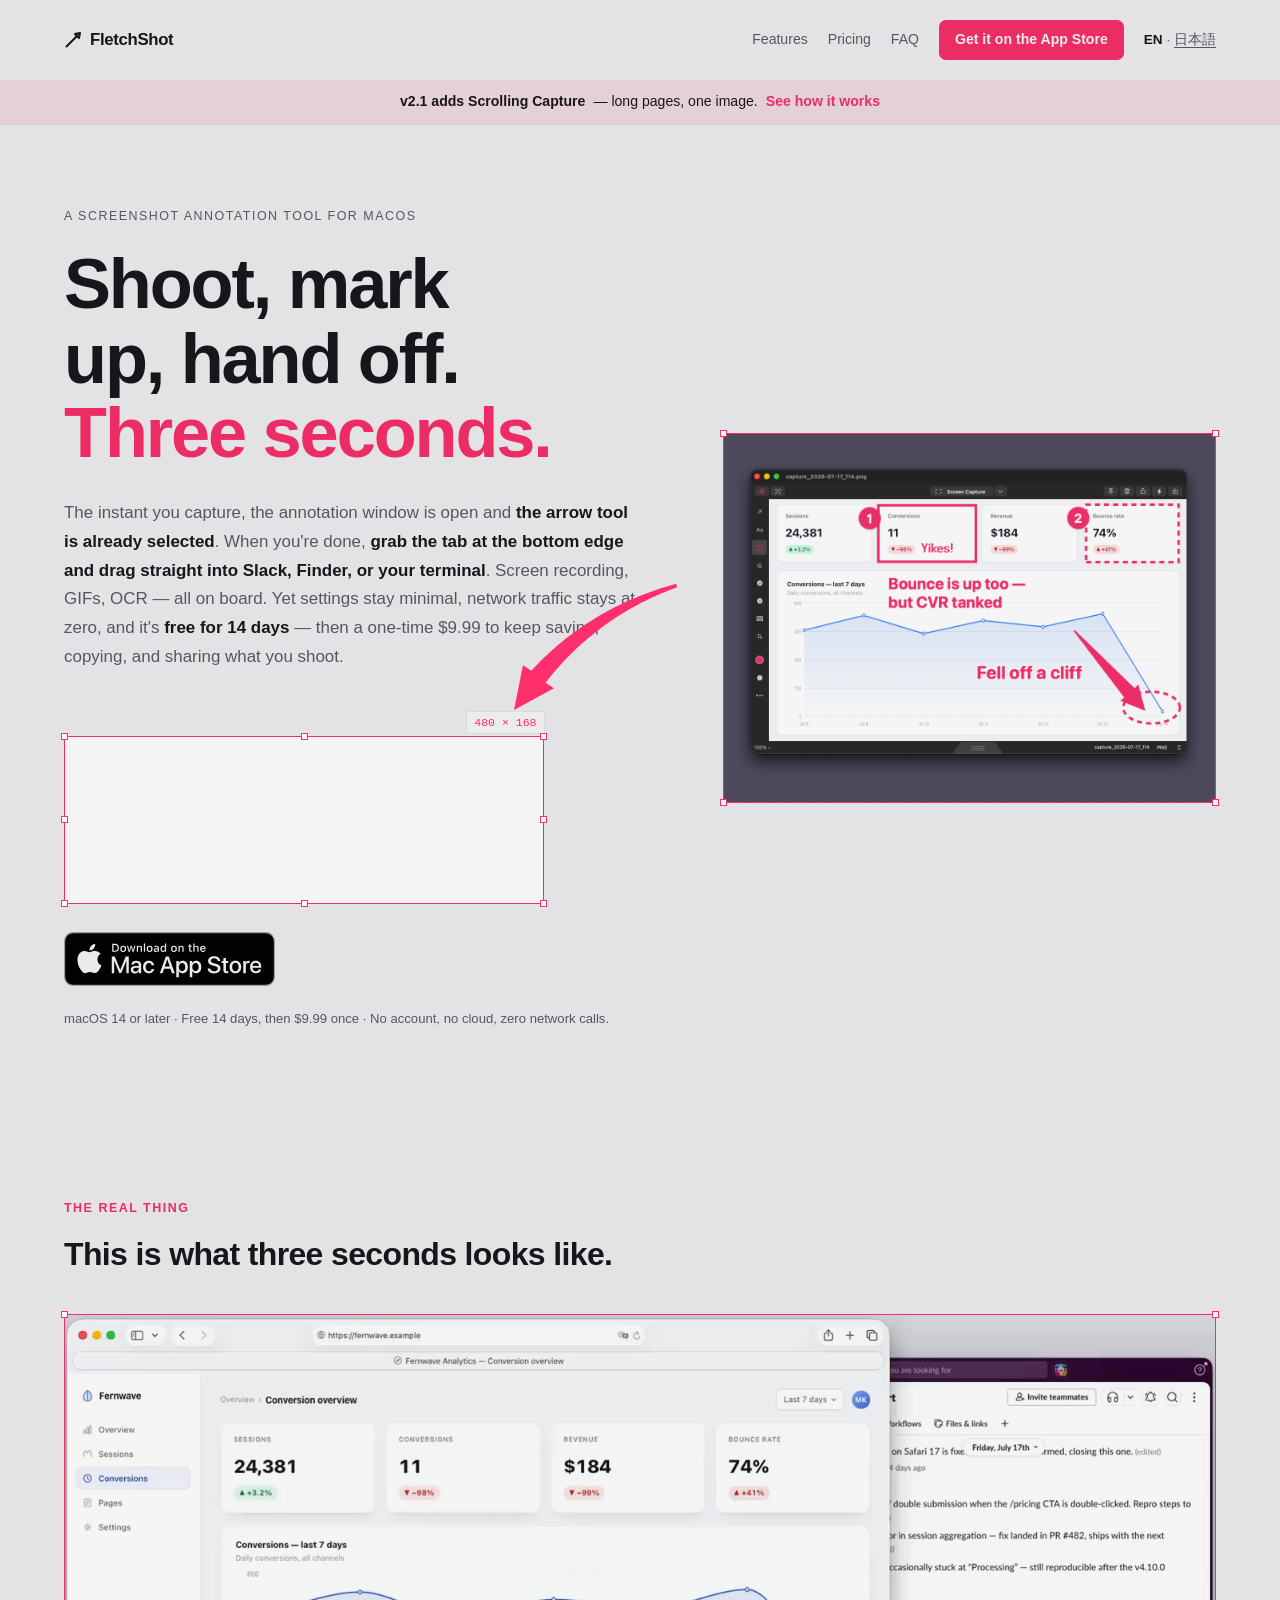
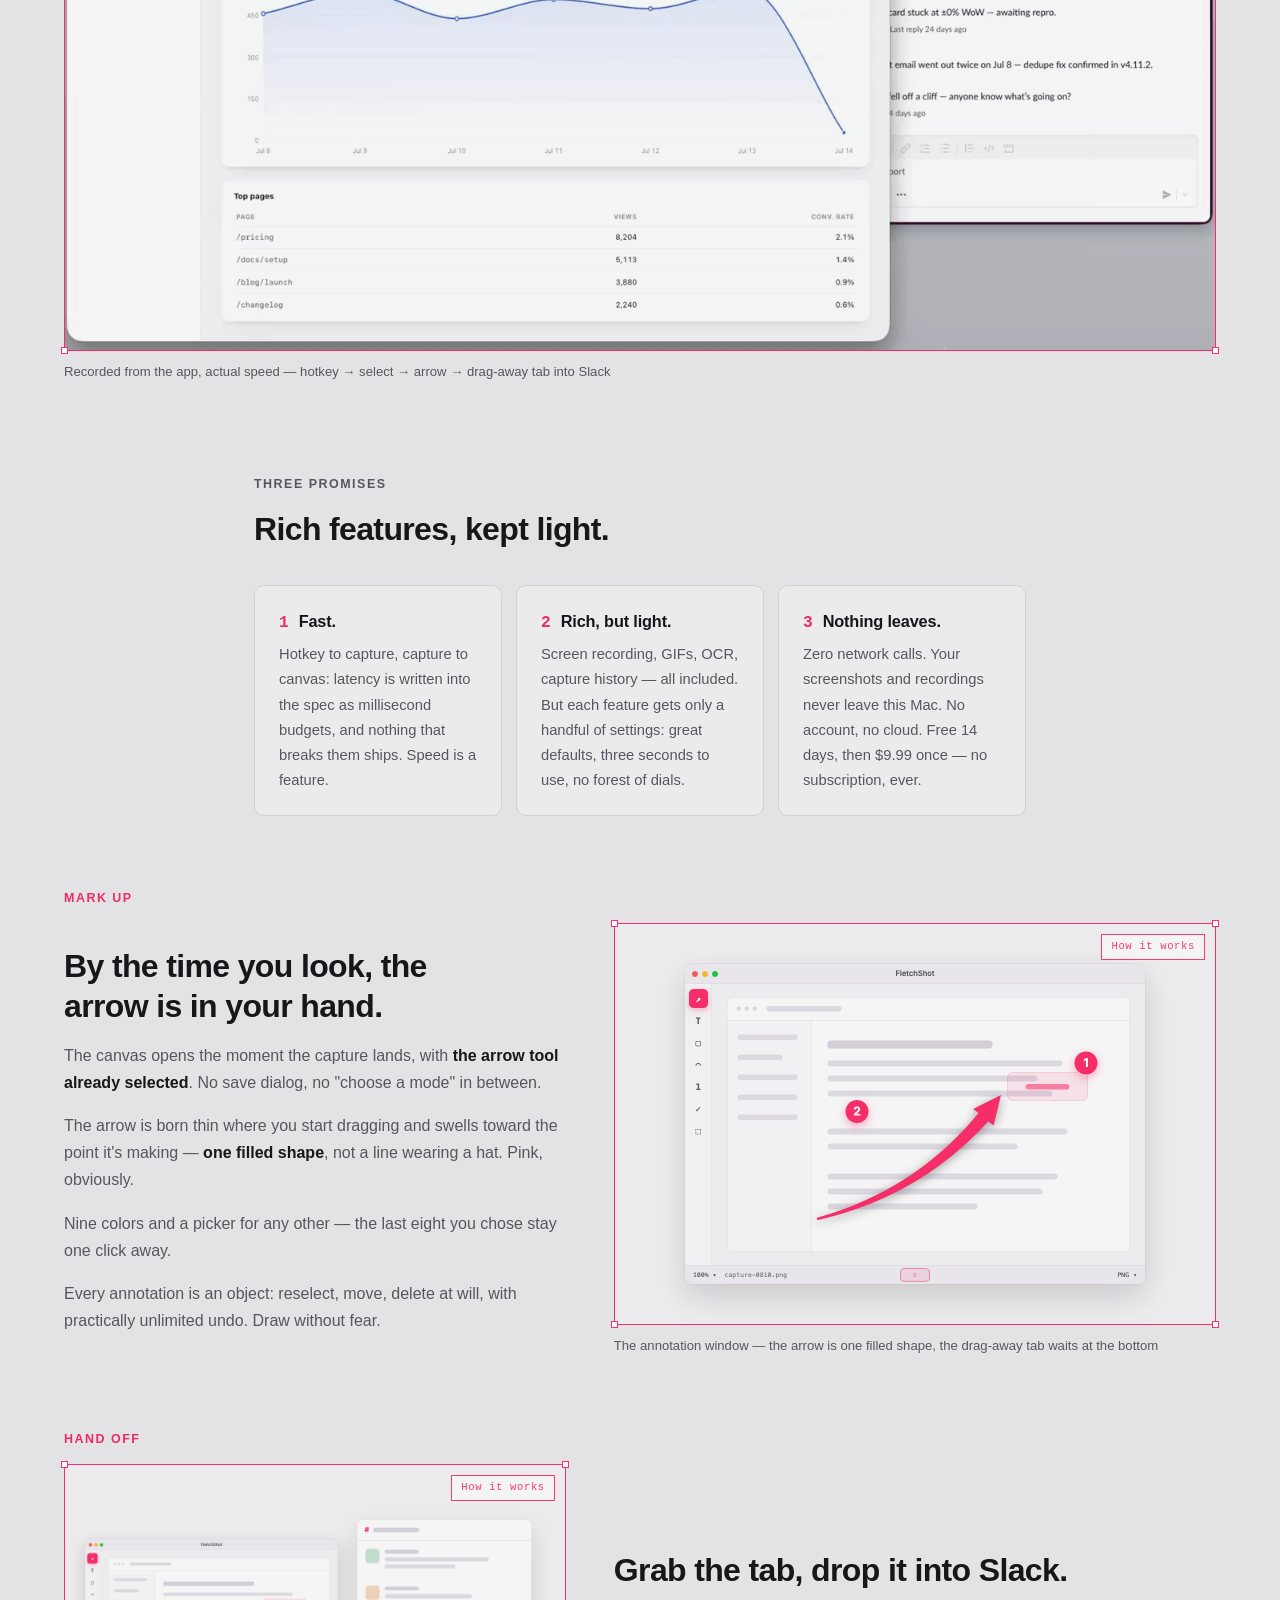
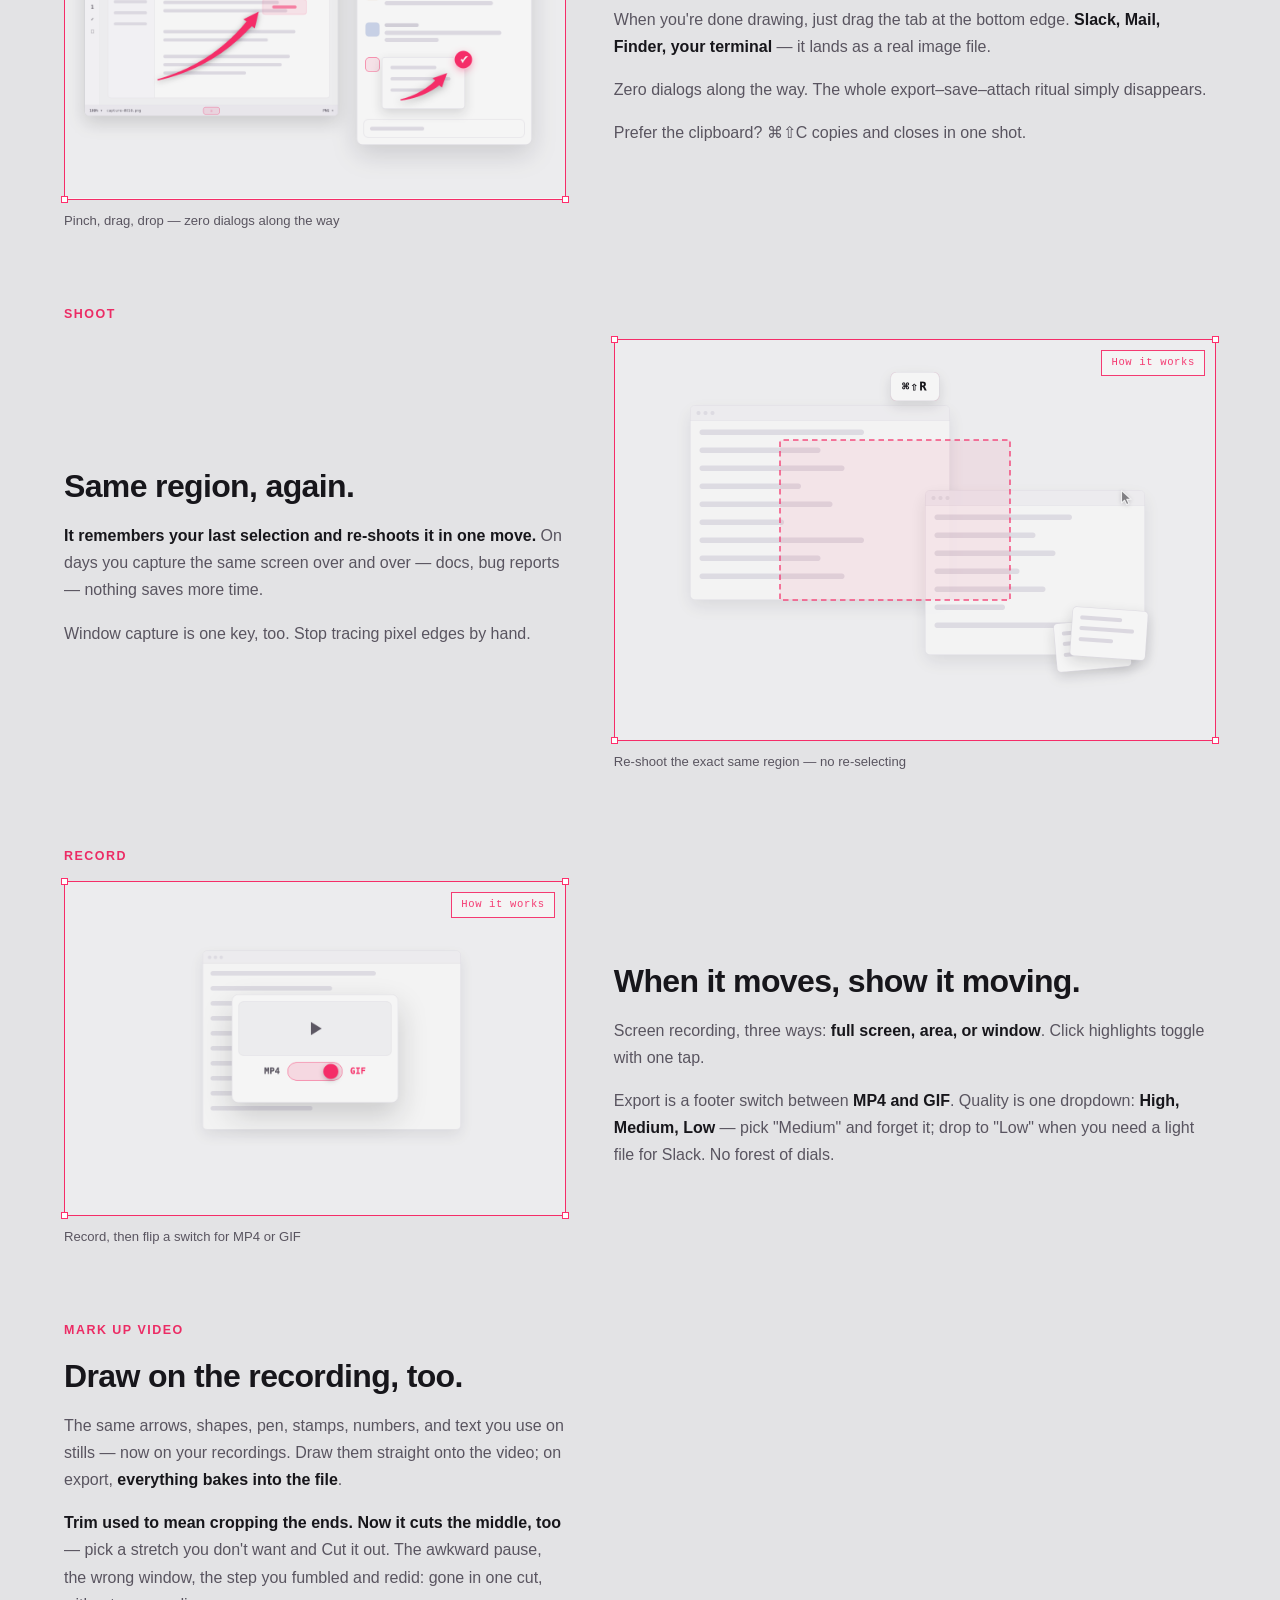
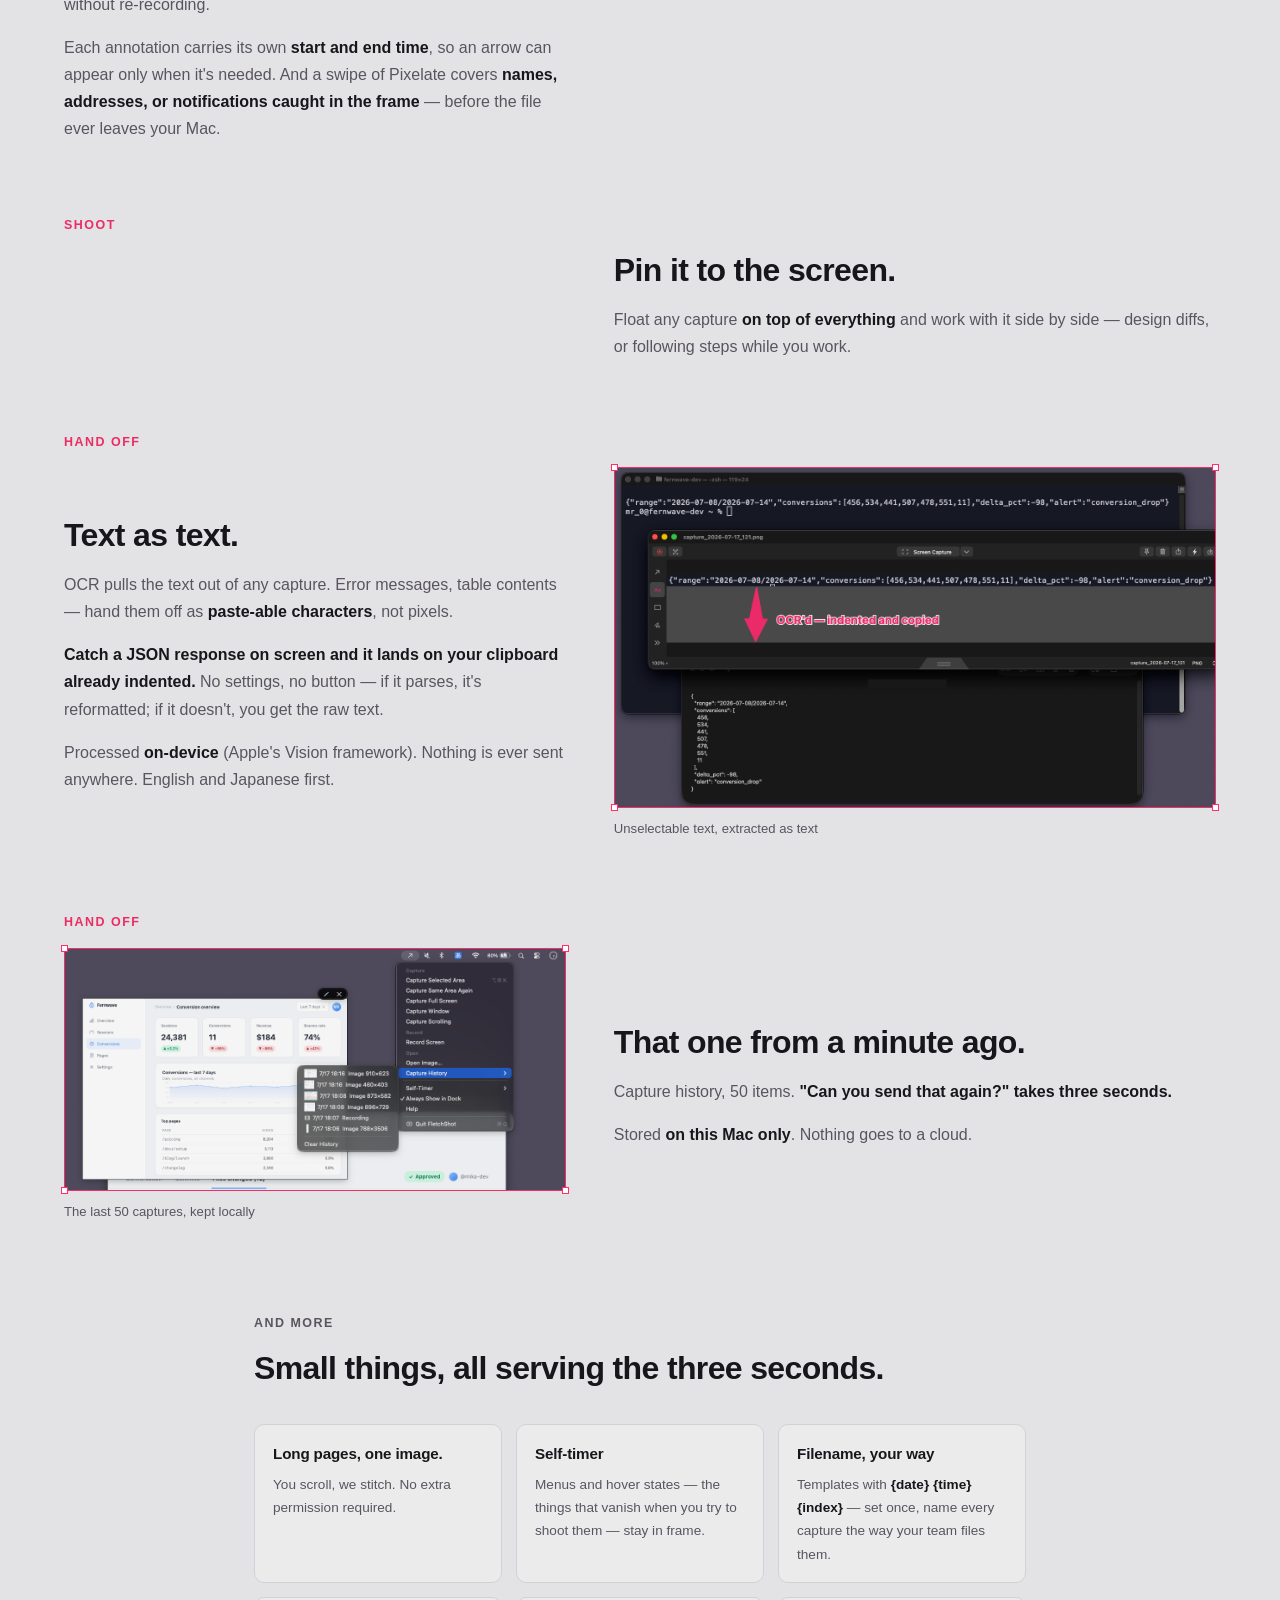
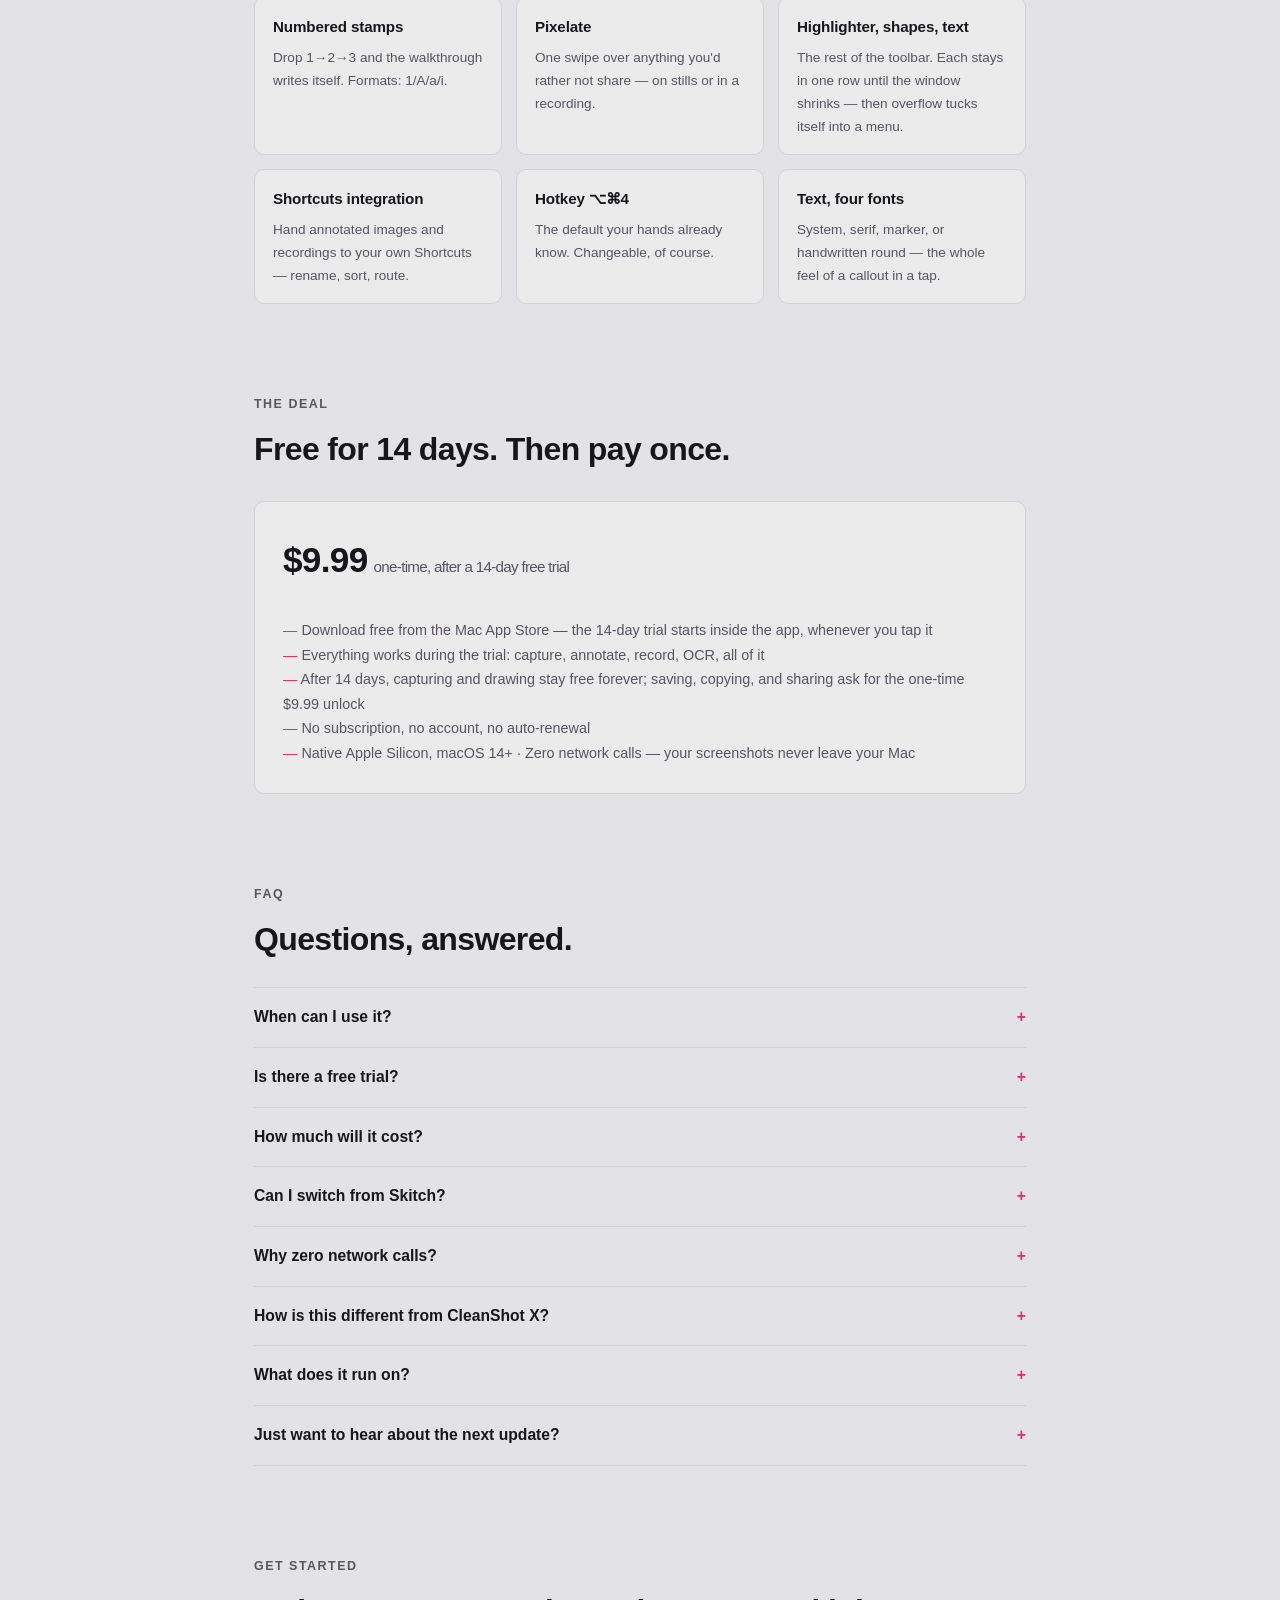
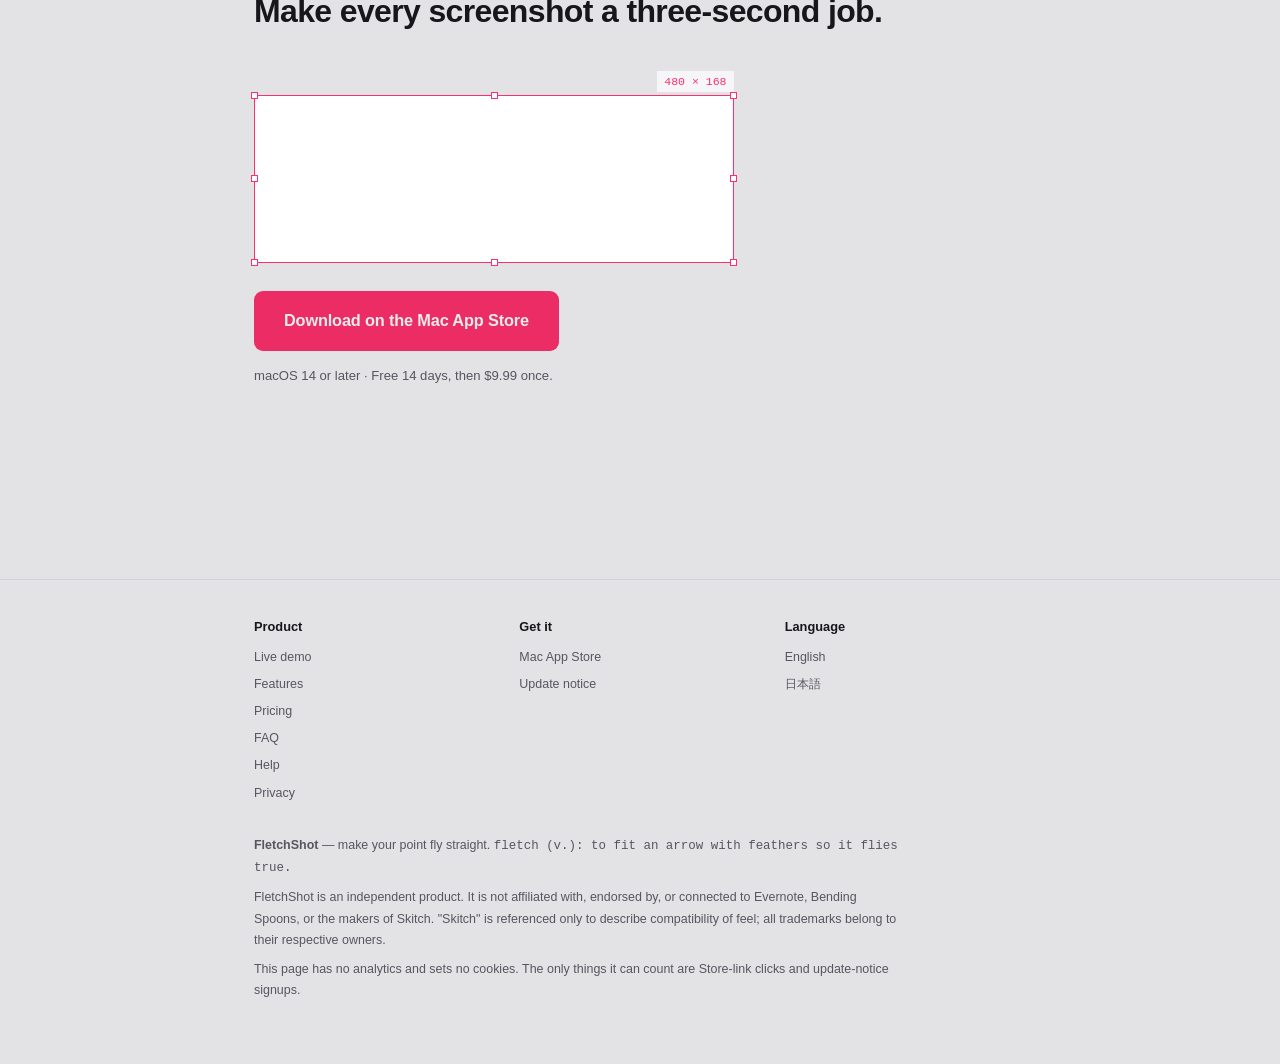
==== index.html @ d677f099 "sync: fletch@539b5dc" ====
<!DOCTYPE html>
<html lang="en">
<head>
<meta charset="utf-8">
<meta name="viewport" content="width=device-width, initial-scale=1">
<title>FletchShot — Shoot, mark up, hand off. Three seconds.</title>
<meta name="description" content="Shoot, mark up, hand off — in three seconds. Screenshot annotation with screen recording (now with markup and mid-clip cuts), GIF export, OCR and capture history on board, yet minimal settings. Carries the Skitch feel forward. Native Apple Silicon, free for 14 days then a one-time $9.99 unlock, zero network calls.">
<meta property="og:title" content="FletchShot — Shoot, mark up, hand off. Three seconds.">
<meta property="og:description" content="Rich features, kept light: recording with markup, GIFs and OCR with minimal settings. Free for 14 days, then $9.99 once — no subscription. On the Mac App Store now.">
<meta property="og:type" content="website">
<link rel="alternate" hreflang="ja" href="ja.html">
<link rel="stylesheet" href="style.css">
</head>
<body>

<header class="site">
  <a class="wordmark" href="#">
    <svg width="18" height="18" viewBox="0 0 18 18" aria-hidden="true"><path d="M2 16 L13 5 L11 3 L16 2 L15 7 L13 5" fill="none" stroke="currentColor" stroke-width="2" stroke-linejoin="round"/></svg>
    FletchShot
  </a>
  <nav class="nav" aria-label="Site">
    <a class="navlink" href="#features">Features</a>
    <a class="navlink" href="#pricing">Pricing</a>
    <a class="navlink" href="#faq">FAQ</a>
    <a class="navcta storecta" data-store href="#">Get it on the App Store</a>
    <span class="lang" aria-label="Language"><strong>EN</strong> · <a href="ja.html">日本語</a></span>
  </nav>
</header>

<!-- v2.1公開（2026-08-27）に伴い点灯・公開から2週間後（2026-09-10頃）に削除する（三井裁定2026-08-20・docs/plans/2026-08-18-v2.1実装計画.md Task C3節） -->
<div class="updatebanner">
  <strong>v2.1 adds Scrolling Capture</strong> — long pages, one image. <a href="help.html#scroll">See how it works</a>
</div>

<main>
  <div class="hero">
    <canvas id="arrowCanvas" aria-hidden="true"></canvas>
    <div class="wrap-wide hero-grid">
      <div class="hero-copy">
        <p class="eyebrow">A screenshot annotation tool for macOS</p>
        <h1>Shoot, mark up, hand off.<br><span class="accent">Three seconds.</span></h1>
        <p class="sub" id="arrowFrom">The instant you capture, the annotation window is open and <strong>the arrow tool is already selected</strong>. When you're done, <strong>grab the tab at the bottom edge and drag straight into Slack, Finder, or your terminal</strong>. Screen recording, GIFs, OCR — all on board. Yet settings stay minimal, network traffic stays at zero, and it's <strong>free for 14 days</strong> — then a one-time $9.99 to keep saving, copying, and sharing what you shoot.</p>

        <div class="capture-decor" aria-hidden="true">
          <span class="handle" style="top:-4px;left:-4px"></span>
          <span class="handle" style="top:-4px;left:calc(50% - 3.5px)"></span>
          <span class="handle" style="top:-4px;right:-4px"></span>
          <span class="handle" style="top:calc(50% - 3.5px);left:-4px"></span>
          <span class="handle" style="top:calc(50% - 3.5px);right:-4px"></span>
          <span class="handle" style="bottom:-4px;left:-4px"></span>
          <span class="handle" style="bottom:-4px;left:calc(50% - 3.5px)"></span>
          <span class="handle" style="bottom:-4px;right:-4px"></span>
          <span class="readout mono" aria-hidden="true">480 × 200</span>
        </div>

        <div class="cta-block" id="get">
          <a class="storecta badge" data-store href="#" aria-label="Download FletchShot on the Mac App Store">
            <img src="badges/mac-app-store-badge-en.svg" alt="Download on the Mac App Store" width="211" height="54">
          </a>
          <p class="ctanote">macOS 14 or later · Free 14 days, then $9.99 once · No account, no cloud, zero network calls.</p>
        </div>
      </div>
      <div class="hero-shot">
        <figure class="media" data-media>
          <div class="frame">
            <span class="handle" style="top:-4px;left:-4px"></span>
            <span class="handle" style="top:-4px;right:-4px"></span>
            <span class="handle" style="bottom:-4px;left:-4px"></span>
            <span class="handle" style="bottom:-4px;right:-4px"></span>
            <video src="media/hero-loop.mp4" poster="media/hero-window.png" data-fallback="media/hero-window.png" autoplay muted loop playsinline preload="metadata" aria-label="Looping demo of FletchShot: capture, pink tapered arrow, drag-away tab at the bottom edge"></video>
          </div>
        </figure>
      </div>
    </div>
  </div>

  <section id="demo">
    <div class="wrap-wide">
      <p class="kicker">The real thing</p>
      <h2 class="head">This is what three seconds looks like.</h2>
      <figure class="media" data-media>
        <div class="frame">
          <span class="handle" style="top:-4px;left:-4px"></span>
          <span class="handle" style="top:-4px;right:-4px"></span>
          <span class="handle" style="bottom:-4px;left:-4px"></span>
          <span class="handle" style="bottom:-4px;right:-4px"></span>
          <video src="media/demo-full.mp4" poster="media/demo-full-poster.png" autoplay muted loop playsinline preload="metadata" aria-label="Real-app demo at actual speed: hotkey, capture, arrow annotation, drag-away tab into Slack"></video>
        </div>
        <figcaption>Recorded from the app, actual speed — hotkey → select → arrow → drag-away tab into Slack</figcaption>
      </figure>
    </div>
  </section>

  <section>
    <div class="wrap">
      <p class="kicker">Three promises</p>
      <h2 class="head">Rich features, kept light.</h2>
      <div class="four">
        <div class="item">
          <h3><span class="n mono">1</span>Fast.</h3>
          <p>Hotkey to capture, capture to canvas: latency is written into the spec as millisecond budgets, and nothing that breaks them ships. Speed is a feature.</p>
        </div>
        <div class="item">
          <h3><span class="n mono">2</span>Rich, but light.</h3>
          <p>Screen recording, GIFs, OCR, capture history — all included. But each feature gets only a handful of settings: great defaults, three seconds to use, no forest of dials.</p>
        </div>
        <div class="item">
          <h3><span class="n mono">3</span>Nothing leaves.</h3>
          <p>Zero network calls. Your screenshots and recordings never leave this Mac. No account, no cloud. Free 14 days, then $9.99 once — no subscription, ever.</p>
        </div>
      </div>
    </div>
  </section>

  <section id="features">
    <div class="wrap-wide">
      <p class="kicker">Mark up</p>
      <div class="feature">
        <div class="ftext">
          <h2 class="head">By the time you look, the arrow is in your hand.</h2>
          <p>The canvas opens the moment the capture lands, with <strong>the arrow tool already selected</strong>. No save dialog, no "choose a mode" in between.</p>
          <p>The arrow is born thin where you start dragging and swells toward the point it's making — <strong>one filled shape</strong>, not a line wearing a hat. Pink, obviously.</p>
          <p>Nine colors and a picker for any other — the last eight you chose stay one click away.</p>
          <p>Every annotation is an object: reselect, move, delete at will, with practically unlimited undo. Draw without fear.</p>
        </div>
        <div class="fmedia">
          <figure class="media" data-media>
            <div class="frame" data-diagram="How it works">
              <span class="handle" style="top:-4px;left:-4px"></span>
              <span class="handle" style="top:-4px;right:-4px"></span>
              <span class="handle" style="bottom:-4px;left:-4px"></span>
              <span class="handle" style="bottom:-4px;right:-4px"></span>
              <video src="media/annotate.mp4" poster="media/annotate-poster.png" data-fallback="media/annotate.png" autoplay muted loop playsinline preload="metadata" aria-label="Animated diagram of the FletchShot annotation window: a pink tapered arrow drawn in one drag, then numbered stamps"></video>
            </div>
            <figcaption>The annotation window — the arrow is one filled shape, the drag-away tab waits at the bottom</figcaption>
          </figure>
        </div>
      </div>
    </div>
  </section>

  <section>
    <div class="wrap-wide">
      <p class="kicker">Hand off</p>
      <div class="feature flip">
        <div class="ftext">
          <h2 class="head">Grab the tab, drop it into Slack.</h2>
          <p>When you're done drawing, just drag the tab at the bottom edge. <strong>Slack, Mail, Finder, your terminal</strong> — it lands as a real image file.</p>
          <p>Zero dialogs along the way. The whole export–save–attach ritual simply disappears.</p>
          <p>Prefer the clipboard? ⌘⇧C copies and closes in one shot.</p>
        </div>
        <div class="fmedia">
          <figure class="media" data-media>
            <div class="frame" data-diagram="How it works">
              <span class="handle" style="top:-4px;left:-4px"></span>
              <span class="handle" style="top:-4px;right:-4px"></span>
              <span class="handle" style="bottom:-4px;left:-4px"></span>
              <span class="handle" style="bottom:-4px;right:-4px"></span>
              <video src="media/handoff.mp4" poster="media/handoff-poster.png" autoplay muted loop playsinline preload="metadata" aria-label="Animated diagram of dragging the tab at the bottom edge to hand an annotated image to a chat app"></video>
            </div>
            <figcaption>Pinch, drag, drop — zero dialogs along the way</figcaption>
          </figure>
        </div>
      </div>
    </div>
  </section>

  <section>
    <div class="wrap-wide">
      <p class="kicker">Shoot</p>
      <div class="feature">
        <div class="ftext">
          <h2 class="head">Same region, again.</h2>
          <p><strong>It remembers your last selection and re-shoots it in one move.</strong> On days you capture the same screen over and over — docs, bug reports — nothing saves more time.</p>
          <p>Window capture is one key, too. Stop tracing pixel edges by hand.</p>
        </div>
        <div class="fmedia">
          <figure class="media" data-media>
            <div class="frame" data-diagram="How it works">
              <span class="handle" style="top:-4px;left:-4px"></span>
              <span class="handle" style="top:-4px;right:-4px"></span>
              <span class="handle" style="bottom:-4px;left:-4px"></span>
              <span class="handle" style="bottom:-4px;right:-4px"></span>
              <video src="media/capture.mp4" poster="media/capture-poster.png" autoplay muted loop playsinline preload="metadata" aria-label="Animated diagram of re-shooting the same region: after one selection, a hotkey re-captures the identical rectangle"></video>
            </div>
            <figcaption>Re-shoot the exact same region — no re-selecting</figcaption>
          </figure>
        </div>
      </div>
    </div>
  </section>

  <section>
    <div class="wrap-wide">
      <p class="kicker">Record</p>
      <div class="feature flip">
        <div class="ftext">
          <h2 class="head">When it moves, show it moving.</h2>
          <p>Screen recording, three ways: <strong>full screen, area, or window</strong>. Click highlights toggle with one tap.</p>
          <p>Export is a footer switch between <strong>MP4 and GIF</strong>. Quality is one dropdown: <strong>High, Medium, Low</strong> — pick "Medium" and forget it; drop to "Low" when you need a light file for Slack. No forest of dials.</p>
        </div>
        <div class="fmedia">
          <figure class="media" data-media>
            <div class="frame" data-diagram="How it works">
              <span class="handle" style="top:-4px;left:-4px"></span>
              <span class="handle" style="top:-4px;right:-4px"></span>
              <span class="handle" style="bottom:-4px;left:-4px"></span>
              <span class="handle" style="bottom:-4px;right:-4px"></span>
              <video src="media/recording.mp4" poster="media/recording-poster.png" autoplay muted loop playsinline preload="metadata" aria-label="Animated diagram of screen recording: click highlights during capture, then one switch flips the export between MP4 and GIF"></video>
            </div>
            <figcaption>Record, then flip a switch for MP4 or GIF</figcaption>
          </figure>
        </div>
      </div>
    </div>
  </section>

  <section>
    <div class="wrap-wide">
      <p class="kicker">Mark up video</p>
      <div class="feature">
        <div class="ftext">
          <h2 class="head">Draw on the recording, too.</h2>
          <p>The same arrows, shapes, pen, stamps, numbers, and text you use on stills — now on your recordings. Draw them straight onto the video; on export, <strong>everything bakes into the file</strong>.</p>
          <p><strong>Trim used to mean cropping the ends. Now it cuts the middle, too</strong> — pick a stretch you don't want and Cut it out. The awkward pause, the wrong window, the step you fumbled and redid: gone in one cut, without re-recording.</p>
          <p>Each annotation carries its own <strong>start and end time</strong>, so an arrow can appear only when it's needed. And a swipe of Pixelate covers <strong>names, addresses, or notifications caught in the frame</strong> — before the file ever leaves your Mac.</p>
        </div>
        <div class="fmedia">
          <figure class="media" data-media>
            <div class="frame" data-diagram="How it works">
              <span class="handle" style="top:-4px;left:-4px"></span>
              <span class="handle" style="top:-4px;right:-4px"></span>
              <span class="handle" style="bottom:-4px;left:-4px"></span>
              <span class="handle" style="bottom:-4px;right:-4px"></span>
              <video src="media/video-markup.mp4" poster="media/video-markup-poster.png" autoplay muted loop playsinline preload="metadata" aria-label="Animated diagram of video markup: a pink arrow drawn on a recording, then a middle section is selected and Cut out, leaving a shorter clip"></video>
            </div>
            <figcaption>Draw, cut the middle out, hand off — same three seconds</figcaption>
          </figure>
        </div>
      </div>
    </div>
  </section>

  <section>
    <div class="wrap-wide">
      <p class="kicker">Shoot</p>
      <div class="feature flip">
        <div class="ftext">
          <h2 class="head">Pin it to the screen.</h2>
          <p>Float any capture <strong>on top of everything</strong> and work with it side by side — design diffs, or following steps while you work.</p>
        </div>
        <div class="fmedia">
          <figure class="media" data-media>
            <div class="frame" data-diagram="How it works">
              <span class="handle" style="top:-4px;left:-4px"></span>
              <span class="handle" style="top:-4px;right:-4px"></span>
              <span class="handle" style="bottom:-4px;left:-4px"></span>
              <span class="handle" style="bottom:-4px;right:-4px"></span>
              <video src="media/pin.mp4" poster="media/pin-poster.png" autoplay muted loop playsinline preload="metadata" aria-label="Animated diagram of pinning a capture: other windows pass behind while the pinned capture stays on top"></video>
            </div>
            <figcaption>Pinned and always on top</figcaption>
          </figure>
        </div>
      </div>
    </div>
  </section>

  <section>
    <div class="wrap-wide">
      <p class="kicker">Hand off</p>
      <div class="feature">
        <div class="ftext">
          <h2 class="head">Text as text.</h2>
          <p>OCR pulls the text out of any capture. Error messages, table contents — hand them off as <strong>paste-able characters</strong>, not pixels.</p>
          <p><strong>Catch a JSON response on screen and it lands on your clipboard already indented.</strong> No settings, no button — if it parses, it's reformatted; if it doesn't, you get the raw text.</p>
          <p>Processed <strong>on-device</strong> (Apple's Vision framework). Nothing is ever sent anywhere. English and Japanese first.</p>
        </div>
        <div class="fmedia">
          <figure class="media" data-media>
            <div class="frame" data-diagram="How it works">
              <span class="handle" style="top:-4px;left:-4px"></span>
              <span class="handle" style="top:-4px;right:-4px"></span>
              <span class="handle" style="bottom:-4px;left:-4px"></span>
              <span class="handle" style="bottom:-4px;right:-4px"></span>
              <video src="media/ocr.mp4" poster="media/ocr-poster.png" data-fallback="media/ocr.png" autoplay muted loop playsinline preload="metadata" aria-label="Animated diagram: a scan line passes over a capture and the pixels become selectable text, with JSON landing on the clipboard already indented"></video>
            </div>
            <figcaption>Unselectable text, extracted as text</figcaption>
          </figure>
        </div>
      </div>
    </div>
  </section>

  <section>
    <div class="wrap-wide">
      <p class="kicker">Hand off</p>
      <div class="feature flip">
        <div class="ftext">
          <h2 class="head">That one from a minute ago.</h2>
          <p>Capture history, 50 items. <strong>"Can you send that again?" takes three seconds.</strong></p>
          <p>Stored <strong>on this Mac only</strong>. Nothing goes to a cloud.</p>
        </div>
        <div class="fmedia">
          <figure class="media" data-media>
            <div class="frame" data-diagram="How it works">
              <span class="handle" style="top:-4px;left:-4px"></span>
              <span class="handle" style="top:-4px;right:-4px"></span>
              <span class="handle" style="bottom:-4px;left:-4px"></span>
              <span class="handle" style="bottom:-4px;right:-4px"></span>
              <video src="media/history.mp4" poster="media/history-poster.png" data-fallback="media/history.png" autoplay muted loop playsinline preload="metadata" aria-label="Animated diagram of the capture history panel: thumbnails of recent captures appear, and one is picked up and dragged out to send again"></video>
            </div>
            <figcaption>The last 50 captures, kept locally</figcaption>
          </figure>
        </div>
      </div>
    </div>
  </section>

  <section>
    <div class="wrap">
      <p class="kicker">And more</p>
      <h2 class="head">Small things, all serving the three seconds.</h2>
      <div class="four mini">
        <div class="item">
          <h3>Long pages, one image.</h3>
          <p>You scroll, we stitch. No extra permission required.</p>
        </div>
        <div class="item">
          <h3>Self-timer</h3>
          <p>Menus and hover states — the things that vanish when you try to shoot them — stay in frame.</p>
        </div>
        <div class="item">
          <h3>Filename, your way</h3>
          <p>Templates with <strong>{date} {time} {index}</strong> — set once, name every capture the way your team files them.</p>
        </div>
        <div class="item">
          <h3>Numbered stamps</h3>
          <p>Drop 1→2→3 and the walkthrough writes itself. Formats: 1/A/a/i.</p>
        </div>
        <div class="item">
          <h3>Pixelate</h3>
          <p>One swipe over anything you'd rather not share — on stills or in a recording.</p>
        </div>
        <div class="item">
          <h3>Highlighter, shapes, text</h3>
          <p>The rest of the toolbar. Each stays in one row until the window shrinks — then overflow tucks itself into a menu.</p>
        </div>
        <div class="item">
          <h3>Shortcuts integration</h3>
          <p>Hand annotated images and recordings to your own Shortcuts — rename, sort, route.</p>
        </div>
        <div class="item">
          <h3>Hotkey ⌥⌘4</h3>
          <p>The default your hands already know. Changeable, of course.</p>
        </div>
        <div class="item">
          <h3>Text, four fonts</h3>
          <p>System, serif, marker, or handwritten round — the whole feel of a callout in a tap.</p>
        </div>
      </div>
    </div>
  </section>

  <section id="pricing">
    <div class="wrap">
      <p class="kicker">The deal</p>
      <h2 class="head">Free for 14 days. Then pay once.</h2>
      <div class="deal">
        <div class="price">$9.99<small>one-time, after a 14-day free trial</small></div>
        <ul>
          <li>Download free from the Mac App Store — the 14-day trial starts inside the app, whenever you tap it</li>
          <li>Everything works during the trial: capture, annotate, record, OCR, all of it</li>
          <li>After 14 days, capturing and drawing stay free forever; saving, copying, and sharing ask for the one-time $9.99 unlock</li>
          <li>No subscription, no account, no auto-renewal</li>
          <li>Native Apple Silicon, macOS 14+ · Zero network calls — your screenshots never leave your Mac</li>
        </ul>
      </div>
    </div>
  </section>

  <section id="faq">
    <div class="wrap">
      <p class="kicker">FAQ</p>
      <h2 class="head">Questions, answered.</h2>
      <div class="faq">
        <details>
          <summary>When can I use it?</summary>
          <p>Right now. FletchShot is on the Mac App Store — free to download, free to try for 14 days, then a one-time unlock. No account. If you need a heads-up when the next major version lands, there's an optional email box at the bottom of this FAQ.</p>
        </details>
        <details>
          <summary>Is there a free trial?</summary>
          <p>Yes — 14 days, everything on. Download the app for free, tap <strong>"Start 14-day trial"</strong> once inside the app, and saving, copying, and sharing work exactly like the paid version until the trial ends. Nothing is charged during the trial (Apple takes payment only when you tap <strong>"Unlock"</strong> at $9.99). After the 14 days, capturing and drawing stay free forever; the export routes — file save, clipboard copy, drag-away tab, share sheet — are what ask you to unlock. It's a one-time purchase, so there's nothing to auto-renew.</p>
        </details>
        <details>
          <summary>How much will it cost?</summary>
          <p>Free to download, free for a 14-day trial. After that, a one-time <strong>$9.99</strong> unlock keeps saving, copying, and sharing available forever. No subscription. Family Sharing is off, so the unlock is per Apple ID. Major upgrades may someday be paid, but the version you buy keeps working.</p>
        </details>
        <details>
          <summary>Can I switch from Skitch?</summary>
          <p>That's exactly what it's built for. The tapered arrow's feel, the shot-to-annotation immediacy, and the drag-away tab were measured against a real copy of Skitch 2.9 and rebuilt to match. The default hotkey is ⌥⌘4, too. "A Skitch hand can use it without relearning anything" is our most important acceptance test.</p>
        </details>
        <details>
          <summary>Why zero network calls?</summary>
          <p>Because screenshots are full of secrets. FletchShot's spec pins networking at zero: OCR runs on-device, and neither screenshots nor recordings ever leave your Mac.</p>
        </details>
        <details>
          <summary>How is this different from CleanShot X?</summary>
          <p>CleanShot X is a genuinely excellent pro tool with 50+ features and deep settings. FletchShot goes the other way: it's built around doing "shoot → arrow → hand off" thirty times a day, three seconds each. We carry the best-loved features in light versions, but we don't compete on settings depth — and we deliberately have no cloud and no accounts.</p>
        </details>
        <details>
          <summary>What does it run on?</summary>
          <p>macOS 14 or later, native on Apple Silicon. Distributed through the Mac App Store (App Sandbox).</p>
        </details>
        <details>
          <summary>Just want to hear about the next update?</summary>
          <p>Leave your email below and you'll get one message when a major version ships. That's all — no newsletter, no sharing.</p>
          <form class="signup mini" novalidate>
            <input type="hidden" name="source" value="direct">
            <input type="hidden" name="lang" value="en">
            <input type="hidden" name="intent" value="update-notice">
            <input type="email" name="email" required placeholder="you@example.com" aria-label="Email address">
            <button type="submit">Keep me posted</button>
          </form>
          <p class="formmsg" role="status"></p>
        </details>
      </div>
    </div>
  </section>

  <section>
    <div class="wrap">
      <p class="kicker">Get started</p>
      <h2 class="head">Make every screenshot a three-second job.</h2>
      <div class="capture-decor" aria-hidden="true">
        <span class="handle" style="top:-4px;left:-4px"></span>
        <span class="handle" style="top:-4px;left:calc(50% - 3.5px)"></span>
        <span class="handle" style="top:-4px;right:-4px"></span>
        <span class="handle" style="top:calc(50% - 3.5px);left:-4px"></span>
        <span class="handle" style="top:calc(50% - 3.5px);right:-4px"></span>
        <span class="handle" style="bottom:-4px;left:-4px"></span>
        <span class="handle" style="bottom:-4px;left:calc(50% - 3.5px)"></span>
        <span class="handle" style="bottom:-4px;right:-4px"></span>
        <span class="readout mono" aria-hidden="true">480 × 200</span>
      </div>
      <div class="cta-block">
        <a class="storecta primary" data-store href="#" aria-label="Download FletchShot on the Mac App Store">
          <span class="storecta-label">Download on the Mac App Store</span>
        </a>
        <p class="ctanote">macOS 14 or later · Free 14 days, then $9.99 once.</p>
      </div>
    </div>
  </section>
</main>

<footer class="site">
  <div class="wrap">
    <div class="cols">
      <div>
        <h4>Product</h4>
        <a href="#demo">Live demo</a>
        <a href="#features">Features</a>
        <a href="#pricing">Pricing</a>
        <a href="#faq">FAQ</a>
        <a href="help.html">Help</a>
        <a href="privacy.html">Privacy</a>
      </div>
      <div>
        <h4>Get it</h4>
        <a data-store href="#">Mac App Store</a>
        <a href="#faq">Update notice</a>
      </div>
      <div>
        <h4>Language</h4>
        <a href="index.html">English</a>
        <a href="ja.html">日本語</a>
      </div>
    </div>
    <p><strong>FletchShot</strong> — make your point fly straight. <span class="mono">fletch (v.): to fit an arrow with feathers so it flies true.</span></p>
    <p>FletchShot is an independent product. It is not affiliated with, endorsed by, or connected to Evernote, Bending Spoons, or the makers of Skitch. "Skitch" is referenced only to describe compatibility of feel; all trademarks belong to their respective owners.</p>
    <p>This page has no analytics and sets no cookies. The only things it can count are Store-link clicks and update-notice signups.</p>
  </div>
</footer>

<script src="lp.js"></script>
</body>
</html>
---- style.css ----
/* FletchShot LP — デザイントークン
   世界観: スクリーンショット撮影オーバーレイ。ページ自体が「注釈されたスクショ」。
   ピンクは Skitch 2.9 実機採寸の確定値 sRGB #FF2E6C（2026-07-06）。
   ダーク面は同系の明度違い。 */

:root {
  --bg: #f6f6f8;
  --ink: #17161b;
  --muted: #5f5a66;
  --card: #ffffff;
  --line: #e4e1e9;
  --pink: #ff2e6c;
  --pink-soft: rgba(255, 46, 108, 0.10);
  --dim: rgba(23, 22, 27, 0.045);
}
@media (prefers-color-scheme: dark) {
  :root {
    --bg: #14121a;
    --ink: #f3f0f6;
    --muted: #a49bae;
    --card: #1d1a24;
    --line: #2c2836;
    --pink: #ff5c8c;
    --pink-soft: rgba(255, 92, 140, 0.12);
    --dim: rgba(243, 240, 246, 0.05);
  }
}
:root[data-theme="dark"] {
  --bg: #14121a;
  --ink: #f3f0f6;
  --muted: #a49bae;
  --card: #1d1a24;
  --line: #2c2836;
  --pink: #ff5c8c;
  --pink-soft: rgba(255, 92, 140, 0.12);
  --dim: rgba(243, 240, 246, 0.05);
}
:root[data-theme="light"] {
  --bg: #f6f6f8;
  --ink: #17161b;
  --muted: #5f5a66;
  --card: #ffffff;
  --line: #e4e1e9;
  --pink: #ff2e6c;
  --pink-soft: rgba(255, 46, 108, 0.10);
  --dim: rgba(23, 22, 27, 0.045);
}

* { margin: 0; padding: 0; box-sizing: border-box; }

html { scroll-behavior: smooth; }
@media (prefers-reduced-motion: reduce) {
  html { scroll-behavior: auto; }
  * { animation: none !important; transition: none !important; }
}

body {
  /* 製品と同じくmacOSネイティブの書体で組む（それ自体が表明） */
  font-family: -apple-system, BlinkMacSystemFont, "SF Pro Text",
    "Hiragino Sans", "Helvetica Neue", Arial, sans-serif;
  background: var(--bg);
  color: var(--ink);
  line-height: 1.7;
  -webkit-font-smoothing: antialiased;
}

.mono {
  font-family: ui-monospace, "SF Mono", SFMono-Regular, Menlo, monospace;
  font-feature-settings: "tnum";
}

a { color: var(--pink); text-decoration-thickness: 1px; text-underline-offset: 3px; }
a:hover { text-decoration: none; }
:focus-visible { outline: 2px solid var(--pink); outline-offset: 3px; border-radius: 2px; }

.wrap { max-width: 820px; margin: 0 auto; padding: 0 24px; }

/* ─── ヘッダ ─── */
header.site {
  display: flex; justify-content: space-between; align-items: center;
  max-width: 1200px; margin: 0 auto; padding: 20px 24px;
}
.wordmark {
  font-weight: 800; letter-spacing: -0.02em; font-size: 1.05rem;
  color: var(--ink); text-decoration: none;
  display: inline-flex; align-items: center; gap: 8px;
}
.wordmark svg { display: block; }
.nav { display: flex; align-items: center; gap: 20px; }
.nav .navlink {
  font-size: 0.88rem; color: var(--muted); text-decoration: none;
}
.nav .navlink:hover { color: var(--ink); }
.nav .navcta {
  font-size: 0.88rem; font-weight: 650; color: #fff; text-decoration: none;
  background: var(--pink); padding: 8px 16px; border-radius: 7px;
}
.nav .navcta:hover { filter: brightness(1.07); }
@media (max-width: 680px) { .nav .navlink { display: none; } }
.lang { font-size: 0.85rem; color: var(--muted); }
.lang a { color: var(--muted); }
.lang strong { color: var(--ink); font-weight: 600; }

/* ─── 更新情報バナー ─── */
.updatebanner {
  display: flex; flex-wrap: wrap; justify-content: center; align-items: center;
  gap: 8px; padding: 10px 24px; background: var(--pink-soft);
  border-bottom: 1px solid var(--line);
  font-size: 0.88rem; color: var(--ink); text-align: center;
}
.updatebanner strong { font-weight: 700; }
.updatebanner a { color: var(--pink); font-weight: 650; text-decoration: none; }
.updatebanner a:hover { text-decoration: underline; }

/* ─── ヒーロー ─── */
.hero { position: relative; padding: 9vh 0 96px; }
.hero-grid { display: grid; gap: 48px; align-items: center; }
.hero-shot .media { margin-top: 0; }
@media (min-width: 1020px) {
  .hero-grid { grid-template-columns: 11fr 9fr; gap: 56px; }
}
@media (max-width: 1019px) {
  .hero-shot { max-width: 640px; }
}
#arrowCanvas {
  position: absolute; inset: 0; width: 100%; height: 100%;
  pointer-events: none; z-index: 2;
}
.eyebrow {
  font-size: 0.78rem; text-transform: uppercase; letter-spacing: 0.12em;
  color: var(--muted); margin-bottom: 20px;
}
html[lang="ja"] .eyebrow { text-transform: none; letter-spacing: 0.08em; font-size: 0.82rem; }
h1 {
  font-size: clamp(2.5rem, 7.2vw, 4.4rem);
  line-height: 1.06; letter-spacing: -0.03em; font-weight: 800;
  text-wrap: balance;
}
html[lang="ja"] h1 { line-height: 1.22; letter-spacing: -0.01em; font-size: clamp(2.1rem, 6vw, 3.6rem); }
h1 .accent { color: var(--pink); }
.hero .sub {
  margin-top: 28px; font-size: 1.06rem; color: var(--muted); max-width: 34em;
}
.hero .sub strong { color: var(--ink); font-weight: 600; }

/* 選択範囲フレーム演出（装飾のみ。CTAとは重ねない——撮影オーバーレイの世界観の記号として残す） */
.capture-decor {
  position: relative; margin-top: 64px; max-width: 480px; height: 168px;
  border: 1.5px solid var(--pink);
  background: var(--card);
  box-shadow: 0 0 0 9999px var(--dim);
}
.capture-decor .handle, .media .handle {
  position: absolute; width: 7px; height: 7px;
  background: var(--card); border: 1.5px solid var(--pink);
  z-index: 1;
}
.capture-decor .readout {
  position: absolute; top: -26px; right: -1.5px;
  font-size: 0.72rem; color: var(--pink);
  background: var(--bg); padding: 1px 7px;
  border: 1px solid var(--line);
}

/* Mac App Store CTA。ヒーローのみ公式バッジ（.storecta.badge）——Appleガイドラインの
   「Use one App Store badge per layout」に従い1ページ1バッジ。バッジは改変・装飾・アニメーション
   禁止のため背景色やhover効果を付けず、高さ54px（規約最小40px以上）・周囲クリアスペース
   （高さの1/4=13.5px以上）を確保する。最下部・nav・フッタは自前デザインのまま（規約対象外）。
   data-store 属性でJSがhrefを注入するのは全CTA共通 */
.cta-block { margin-top: 28px; }
.storecta {
  display: inline-flex; align-items: center;
  text-decoration: none; font-family: inherit;
}
.storecta.primary {
  background: var(--pink); color: #fff; font-weight: 700;
  padding: 16px 30px; border-radius: 9px;
  font-size: 1.02rem; letter-spacing: -0.01em;
}
.storecta.primary:hover { filter: brightness(1.07); }
.storecta.badge img { display: block; height: 54px; width: auto; }
.storecta.disabled { pointer-events: none; opacity: 0.45; cursor: not-allowed; }
.ctanote { margin-top: 14px; font-size: 0.82rem; color: var(--muted); }

/* FAQ内の縮退フォーム（アップデート通知1件のみ） */
form.signup.mini { max-width: 420px; }
form.signup { margin-top: 18px; display: flex; gap: 10px; flex-wrap: wrap; }
form.signup input[type="email"] {
  flex: 1 1 200px; padding: 11px 14px; font-size: 0.95rem;
  border: 1px solid var(--line); border-radius: 7px;
  background: var(--bg); color: var(--ink);
  font-family: inherit;
}
form.signup input[type="email"]::placeholder { color: var(--muted); }
form.signup button {
  padding: 11px 22px; font-size: 0.95rem; font-weight: 650;
  background: var(--pink); color: #fff;
  border: none; border-radius: 7px; cursor: pointer;
  font-family: inherit;
}
form.signup button:hover { filter: brightness(1.07); }
.formnote { margin-top: 12px; font-size: 0.78rem; color: var(--muted); }
.formmsg { margin-top: 12px; font-size: 0.88rem; font-weight: 600; display: none; }
.formmsg.ok { display: block; color: var(--pink); }
.formmsg.err { display: block; color: var(--muted); }

/* ─── セクション共通 ─── */
section { padding: 72px 0 0; }
section:last-of-type { padding-bottom: 96px; }
.kicker {
  font-size: 0.78rem; text-transform: uppercase; letter-spacing: 0.12em;
  color: var(--pink); font-weight: 700; margin-bottom: 14px;
}
html[lang="ja"] .kicker { text-transform: none; letter-spacing: 0.1em; }
h2.head {
  font-size: clamp(1.5rem, 3.4vw, 2rem); font-weight: 800;
  letter-spacing: -0.02em; line-height: 1.25; text-wrap: balance;
}
section > .wrap > p, .prose p { margin-top: 18px; color: var(--muted); max-width: 38em; }
.prose strong, section p strong { color: var(--ink); font-weight: 600; }

/* タイムライン */
.timeline { margin-top: 32px; border-top: 1px solid var(--line); }
.timeline .row {
  display: grid; grid-template-columns: 9.5em 1fr; gap: 18px;
  padding: 18px 0; border-bottom: 1px solid var(--line);
  align-items: baseline;
}
.timeline .when { font-size: 0.82rem; color: var(--muted); }
.timeline .what { font-size: 0.97rem; }
.timeline .what em { font-style: normal; color: var(--pink); font-weight: 650; }
.timeline .row.now .when, .timeline .row.now .what { color: var(--ink); font-weight: 600; }
.fine { font-size: 0.78rem; color: var(--muted); margin-top: 12px; }

/* 4点セット */
.four { margin-top: 36px; display: grid; gap: 14px; }
.four .item {
  background: var(--card); border: 1px solid var(--line); border-radius: 10px;
  padding: 22px 24px;
}
.four .item h3 { font-size: 1.02rem; font-weight: 700; letter-spacing: -0.01em; }
.four .item h3 .n { color: var(--pink); margin-right: 10px; }
.four .item p { margin-top: 6px; font-size: 0.92rem; color: var(--muted); }
@media (min-width: 880px) { .four { grid-template-columns: repeat(3, 1fr); } }

/* 1機能=1セクションの2カラム（デスクトップで交互、モバイルで縦積み） */
.wrap-wide { max-width: 1200px; margin: 0 auto; padding: 0 24px; }
.feature { margin-top: 8px; display: grid; gap: 32px; align-items: center; }
.feature .ftext p { margin-top: 16px; color: var(--muted); max-width: 38em; }
.feature .ftext p strong { color: var(--ink); font-weight: 600; }
.feature .fmedia .media { margin-top: 0; }
@media (min-width: 880px) {
  .feature { grid-template-columns: 5fr 6fr; gap: 48px; }
  .feature.flip .fmedia { order: -1; }
}

/* ミニ機能グリッド */
.four.mini { grid-template-columns: repeat(auto-fill, minmax(200px, 1fr)); }
.four.mini .item { padding: 16px 18px; }
.four.mini .item h3 { font-size: 0.95rem; }
.four.mini .item p { font-size: 0.85rem; }

/* FAQ */
.faq { margin-top: 28px; border-top: 1px solid var(--line); }
.faq details { border-bottom: 1px solid var(--line); }
.faq summary {
  cursor: pointer; padding: 16px 0; font-weight: 650; font-size: 0.98rem;
  list-style: none; display: flex; justify-content: space-between; align-items: baseline; gap: 12px;
}
.faq summary::-webkit-details-marker { display: none; }
.faq summary::after { content: "+"; color: var(--pink); font-weight: 700; flex-shrink: 0; }
.faq details[open] summary::after { content: "−"; }
.faq details p { color: var(--muted); padding: 0 0 18px; max-width: 40em; }

/* 実機メディア（スクリーンショット/デモ動画）。選択範囲フレームの世界観を踏襲 */
.media { margin: 40px 0 0; }
.media .frame {
  position: relative;
  border: 1.5px solid var(--pink);
  background: var(--card);
}
.media img, .media video { display: block; width: 100%; height: auto; }
.media figcaption { margin-top: 10px; font-size: 0.82rem; color: var(--muted); }
/* 図解バッジ: アニメーション図解の枠に「実写ではない」ことを視認でも明示（aria-labelとの整合）。
   実写フォールバック画像に差し替わった枠では lp.js が data-diagram を外す */
.media .frame[data-diagram]::after {
  content: attr(data-diagram);
  position: absolute;
  top: 10px;
  right: 10px;
  padding: 3px 9px;
  font-family: ui-monospace, "SF Mono", SFMono-Regular, Menlo, monospace;
  font-size: 0.66rem;
  letter-spacing: 0.06em;
  color: var(--pink);
  background: var(--card);
  border: 1px solid var(--pink);
  opacity: 0.92;
  pointer-events: none;
}

/* 捨てるものリスト */
.refuse { margin-top: 32px; display: grid; grid-template-columns: repeat(auto-fill, minmax(180px, 1fr)); gap: 8px 24px; }
.refuse li {
  list-style: none; font-size: 0.95rem; color: var(--muted);
  text-decoration: line-through; text-decoration-color: var(--pink);
  text-decoration-thickness: 1.5px;
}
.refuse-note { margin-top: 24px; }

/* 価格 */
.deal {
  margin-top: 32px; background: var(--card); border: 1px solid var(--line);
  border-radius: 10px; padding: 28px; display: flex; gap: 28px; flex-wrap: wrap; align-items: baseline;
}
.deal .price { font-size: 2.2rem; font-weight: 800; letter-spacing: -0.02em; }
.deal .price small { font-size: 0.95rem; font-weight: 500; color: var(--muted); margin-left: 6px; }
.deal ul { list-style: none; font-size: 0.9rem; color: var(--muted); }
.deal ul li::before { content: "— "; color: var(--pink); }

/* フッタ */
footer.site {
  border-top: 1px solid var(--line); margin-top: 96px; padding: 36px 0 64px;
  font-size: 0.78rem; color: var(--muted);
}
footer.site p { max-width: 52em; margin-top: 8px; }
footer.site .cols {
  display: grid; grid-template-columns: repeat(auto-fit, minmax(150px, 1fr));
  gap: 24px; margin-bottom: 28px;
}
footer.site .cols h4 { font-size: 0.8rem; color: var(--ink); margin-bottom: 6px; font-weight: 700; }
footer.site .cols a { display: block; color: var(--muted); text-decoration: none; padding: 3px 0; }
footer.site .cols a:hover { color: var(--ink); }

@media (max-width: 760px) {
  #arrowCanvas { display: none; }
  .hero { padding-top: 5vh; }
}

/* ---- ヘルプページ（help.html / help-ja.html）専用 ---- */
kbd{display:inline-block;padding:1px 7px;border:1px solid var(--line);border-bottom-width:2px;border-radius:5px;background:var(--card);font-family:ui-monospace,'SF Mono',Menlo,monospace;font-size:.85em;white-space:nowrap}
.helptable{width:100%;border-collapse:collapse;margin-top:18px}
.helptable th,.helptable td{padding:8px 10px;border-bottom:1px solid var(--line);text-align:left;font-size:.95rem}
.helptable th{color:var(--muted);font-weight:600}
.prose h3{margin:28px 0 8px;font-size:1.05rem}
.prose ul{margin:12px 0 0 1.3em;color:var(--muted)}
.prose li{margin:6px 0}
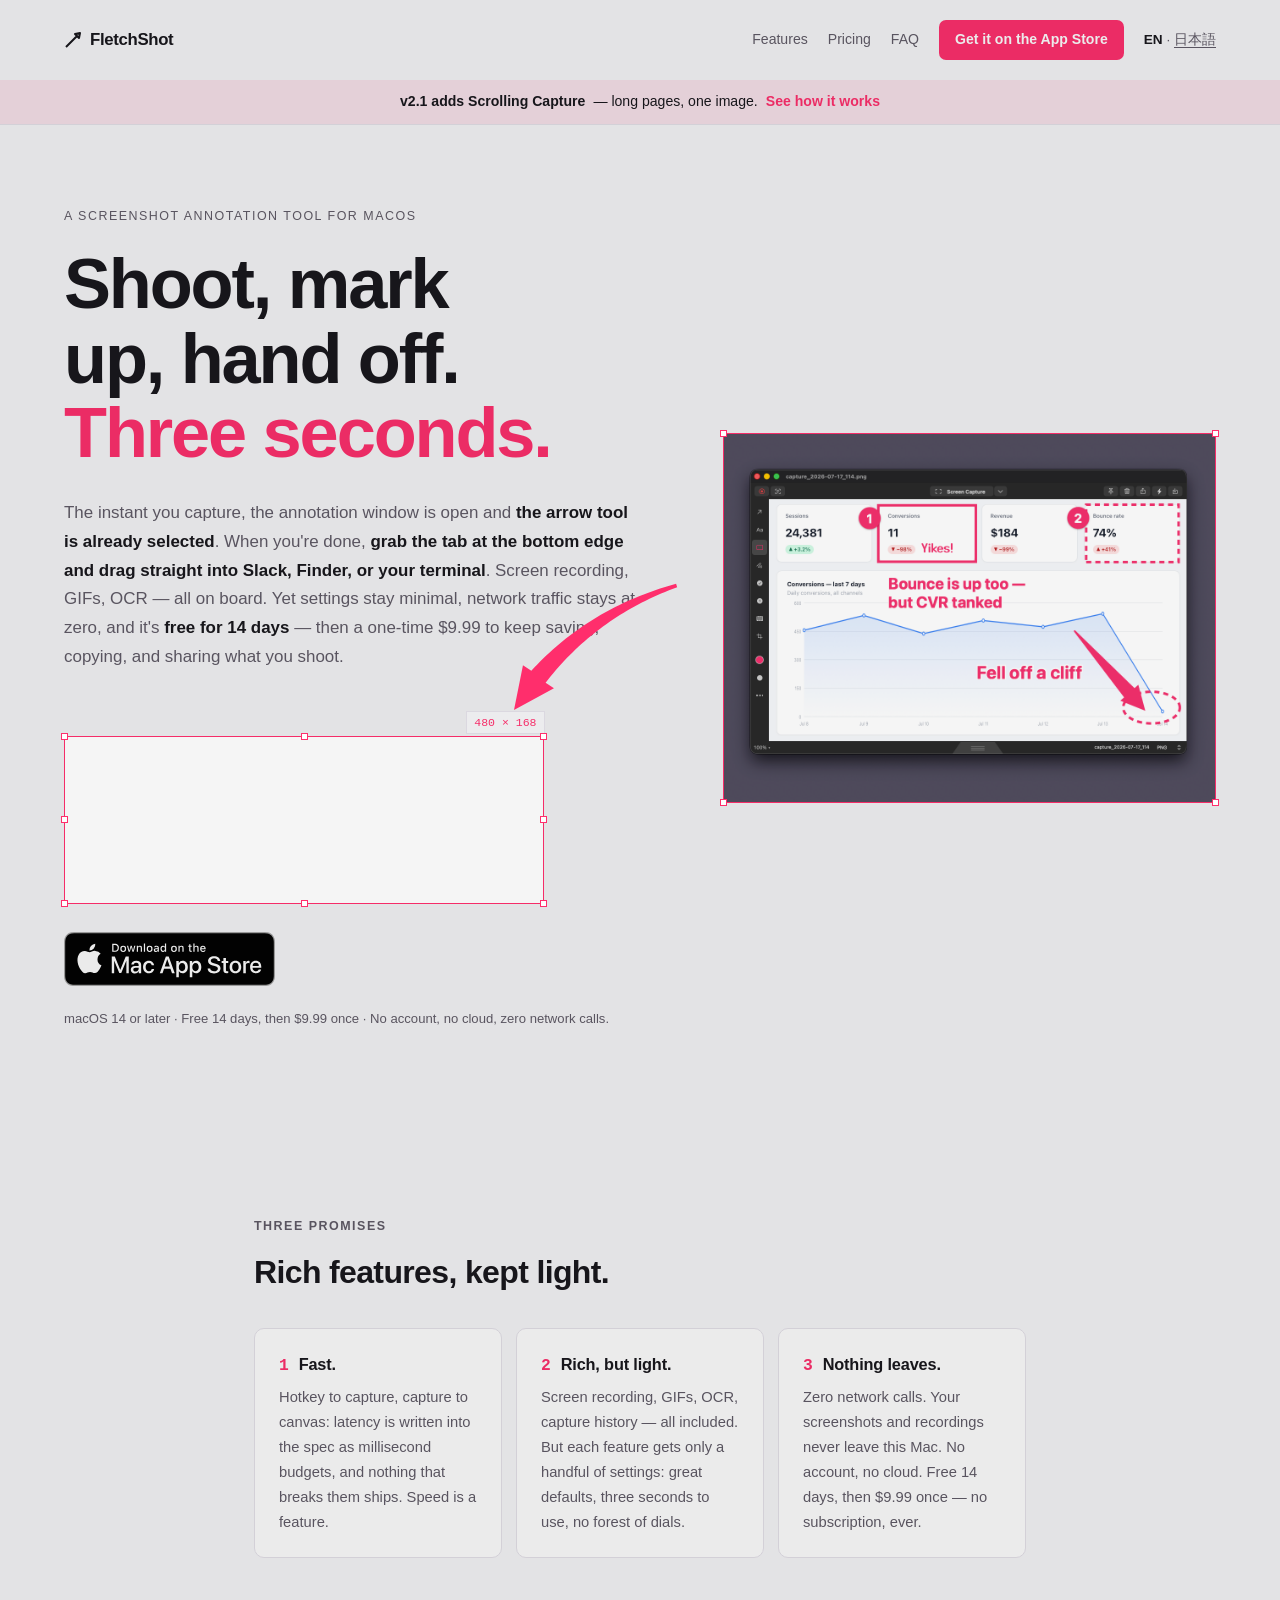
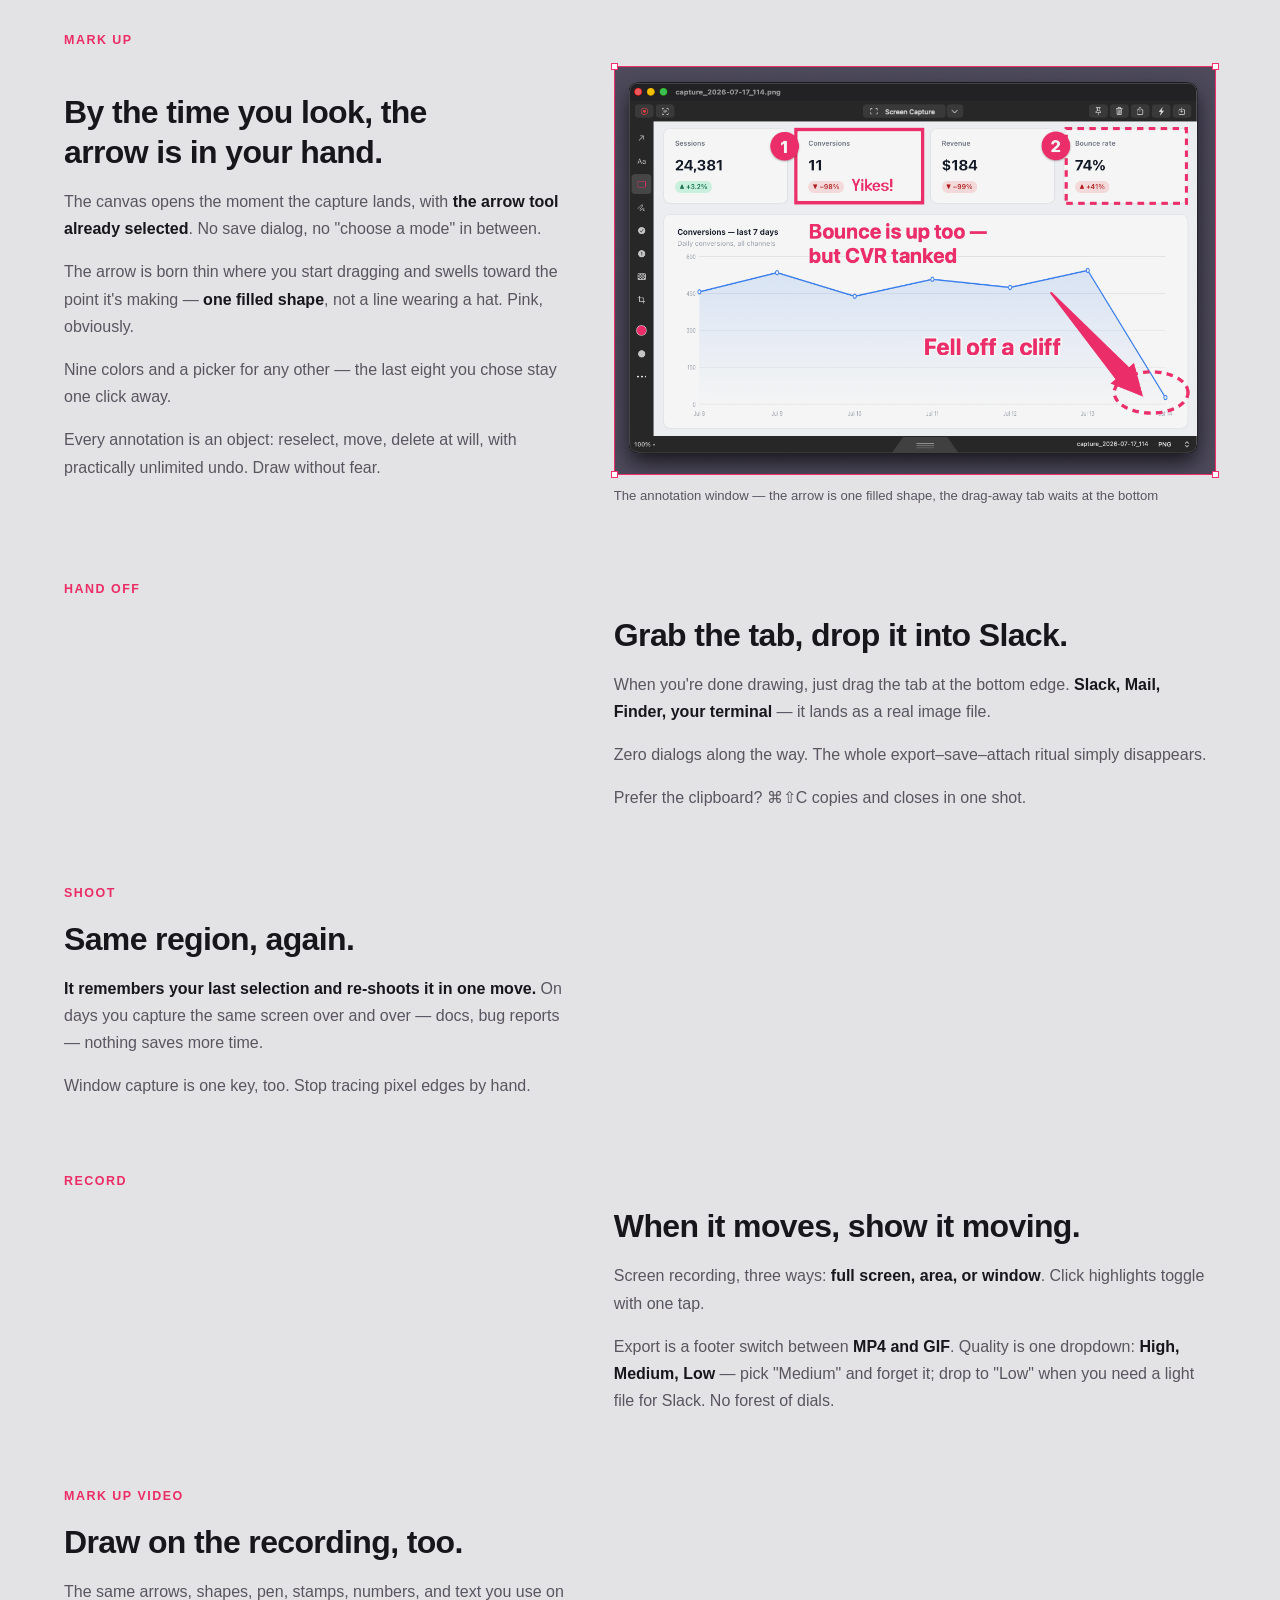
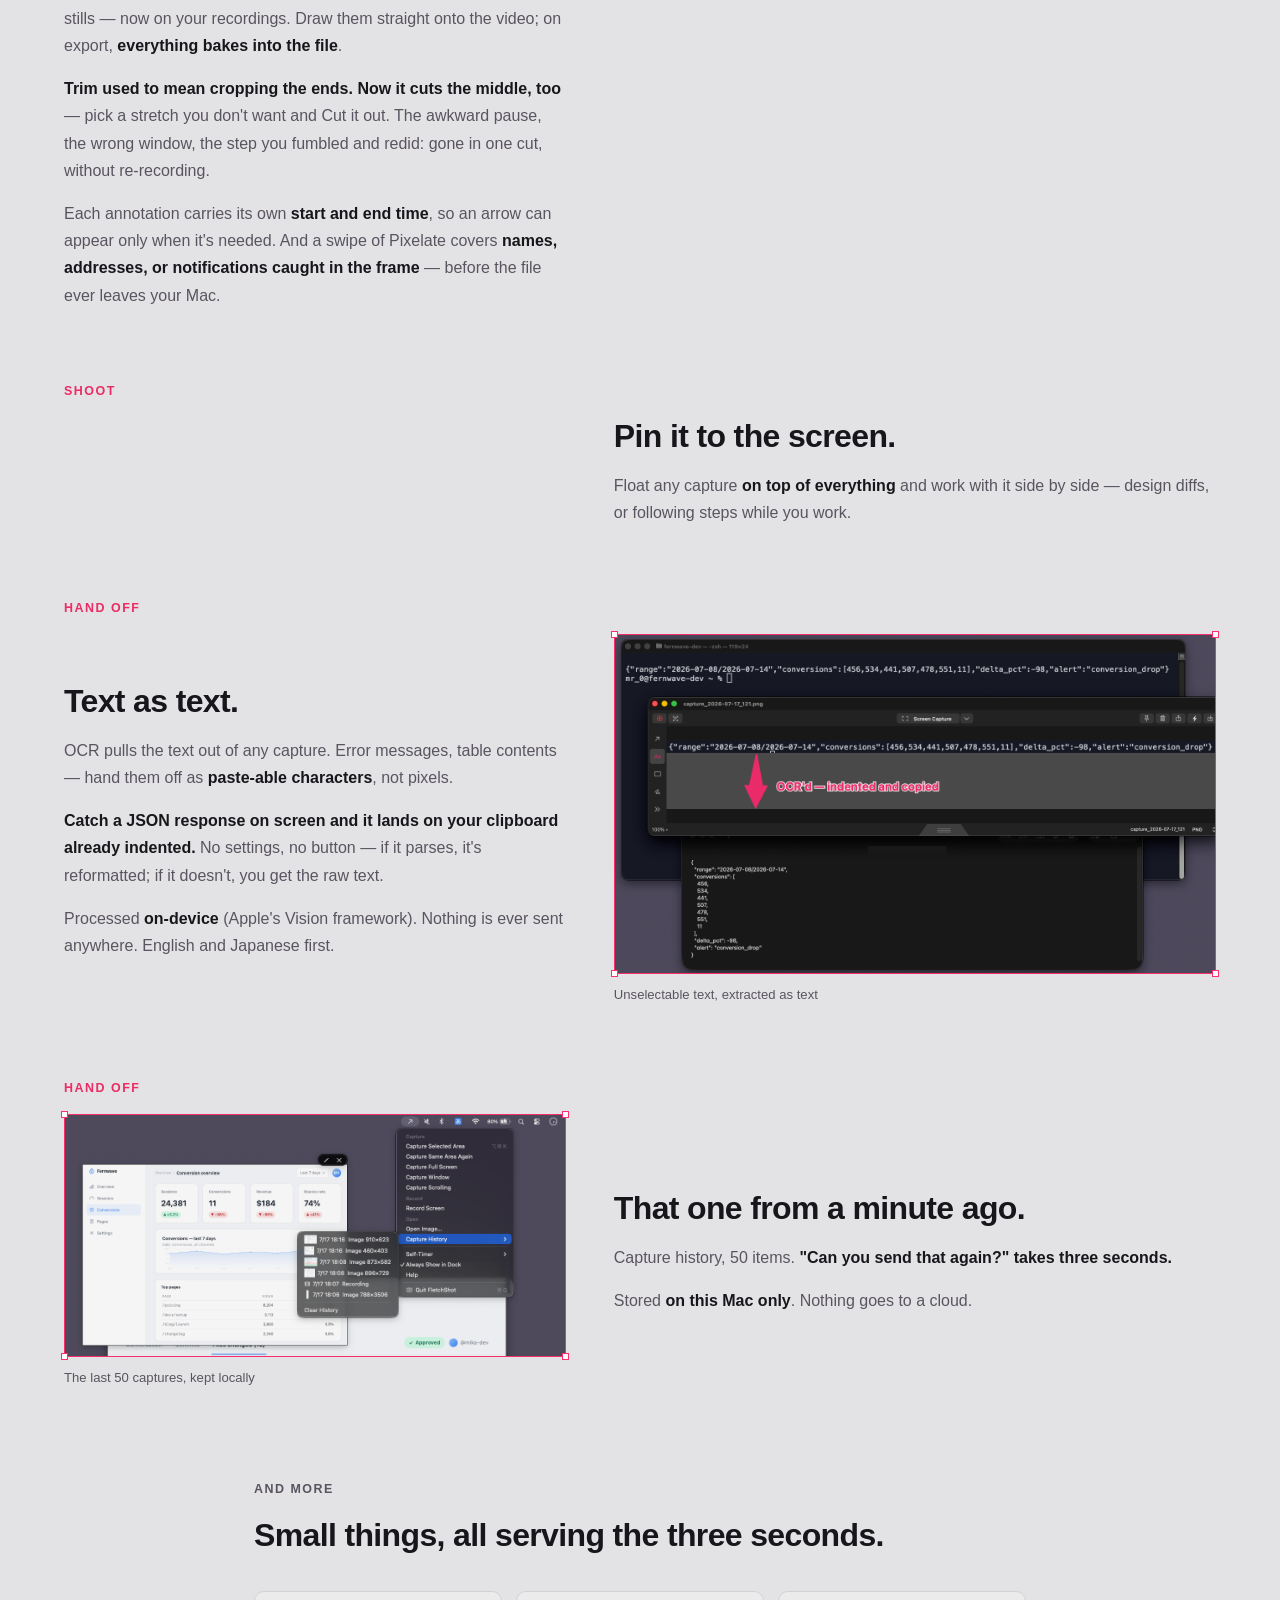
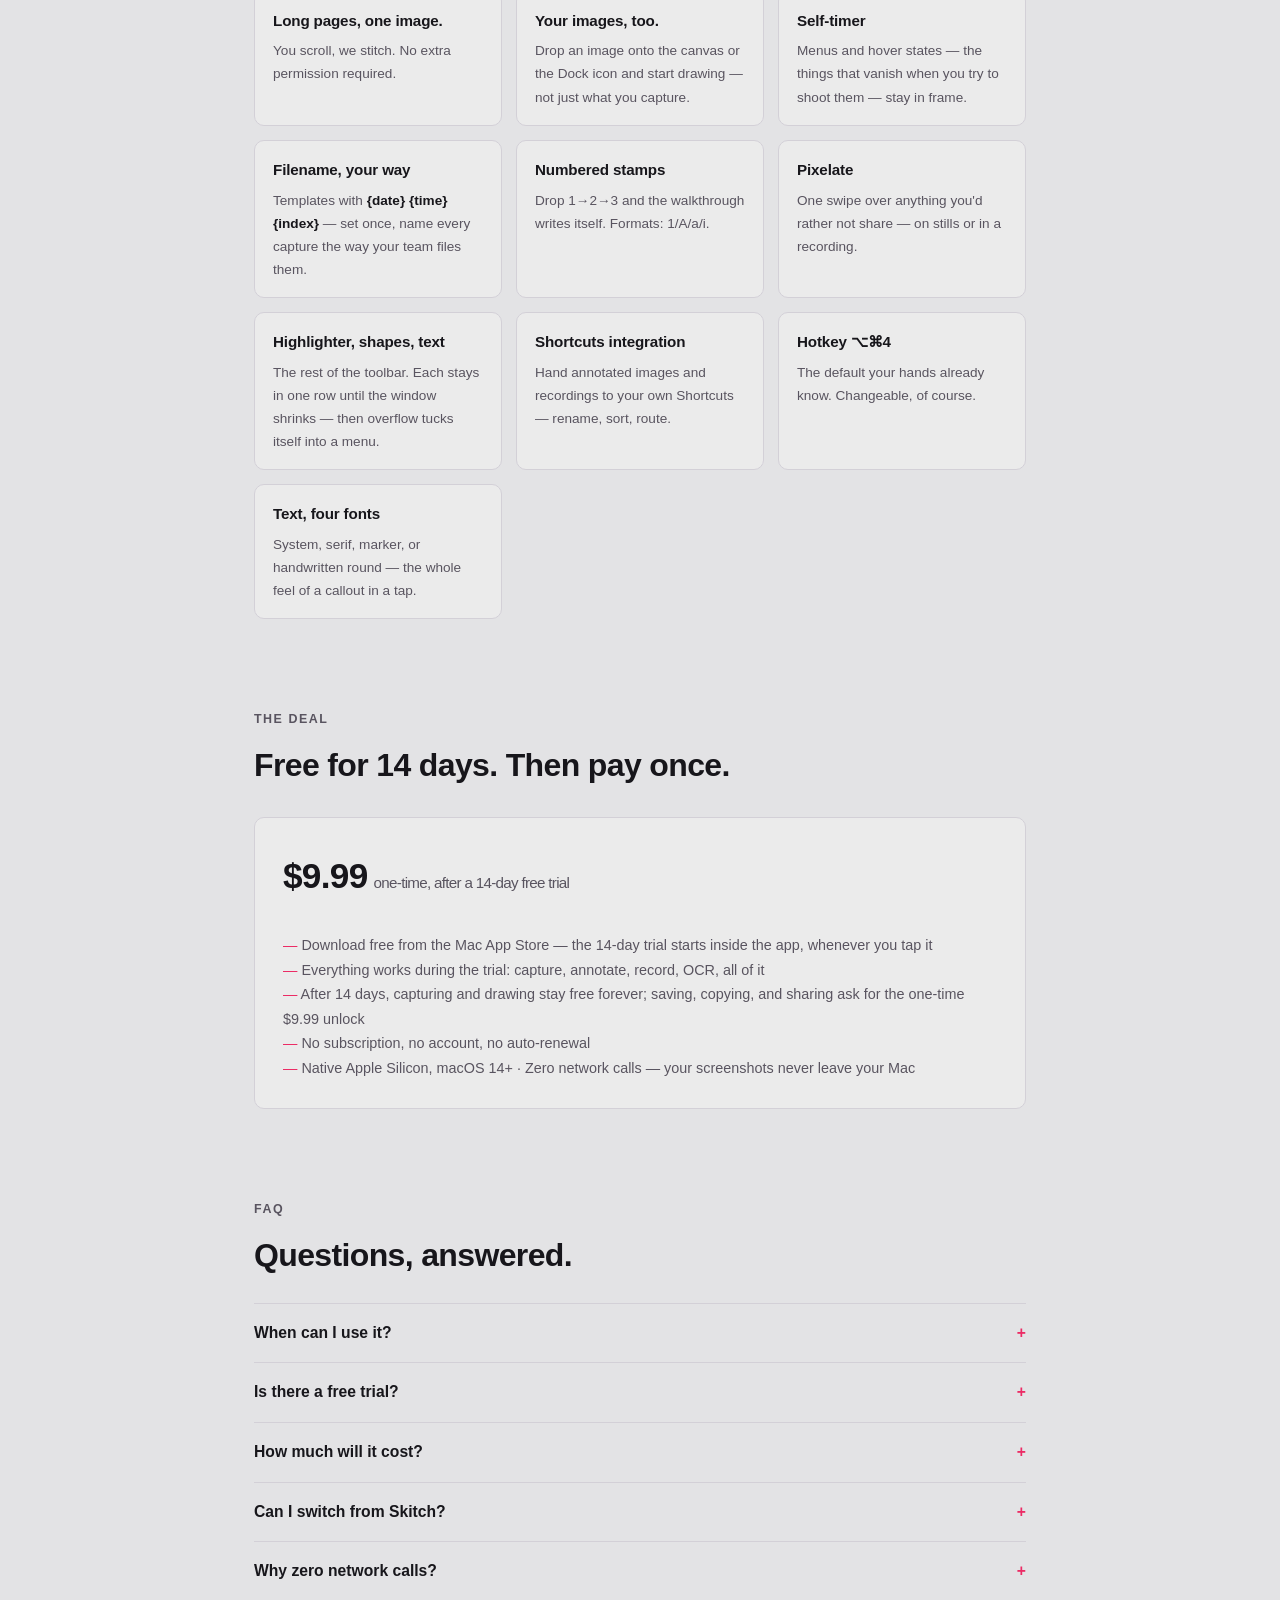
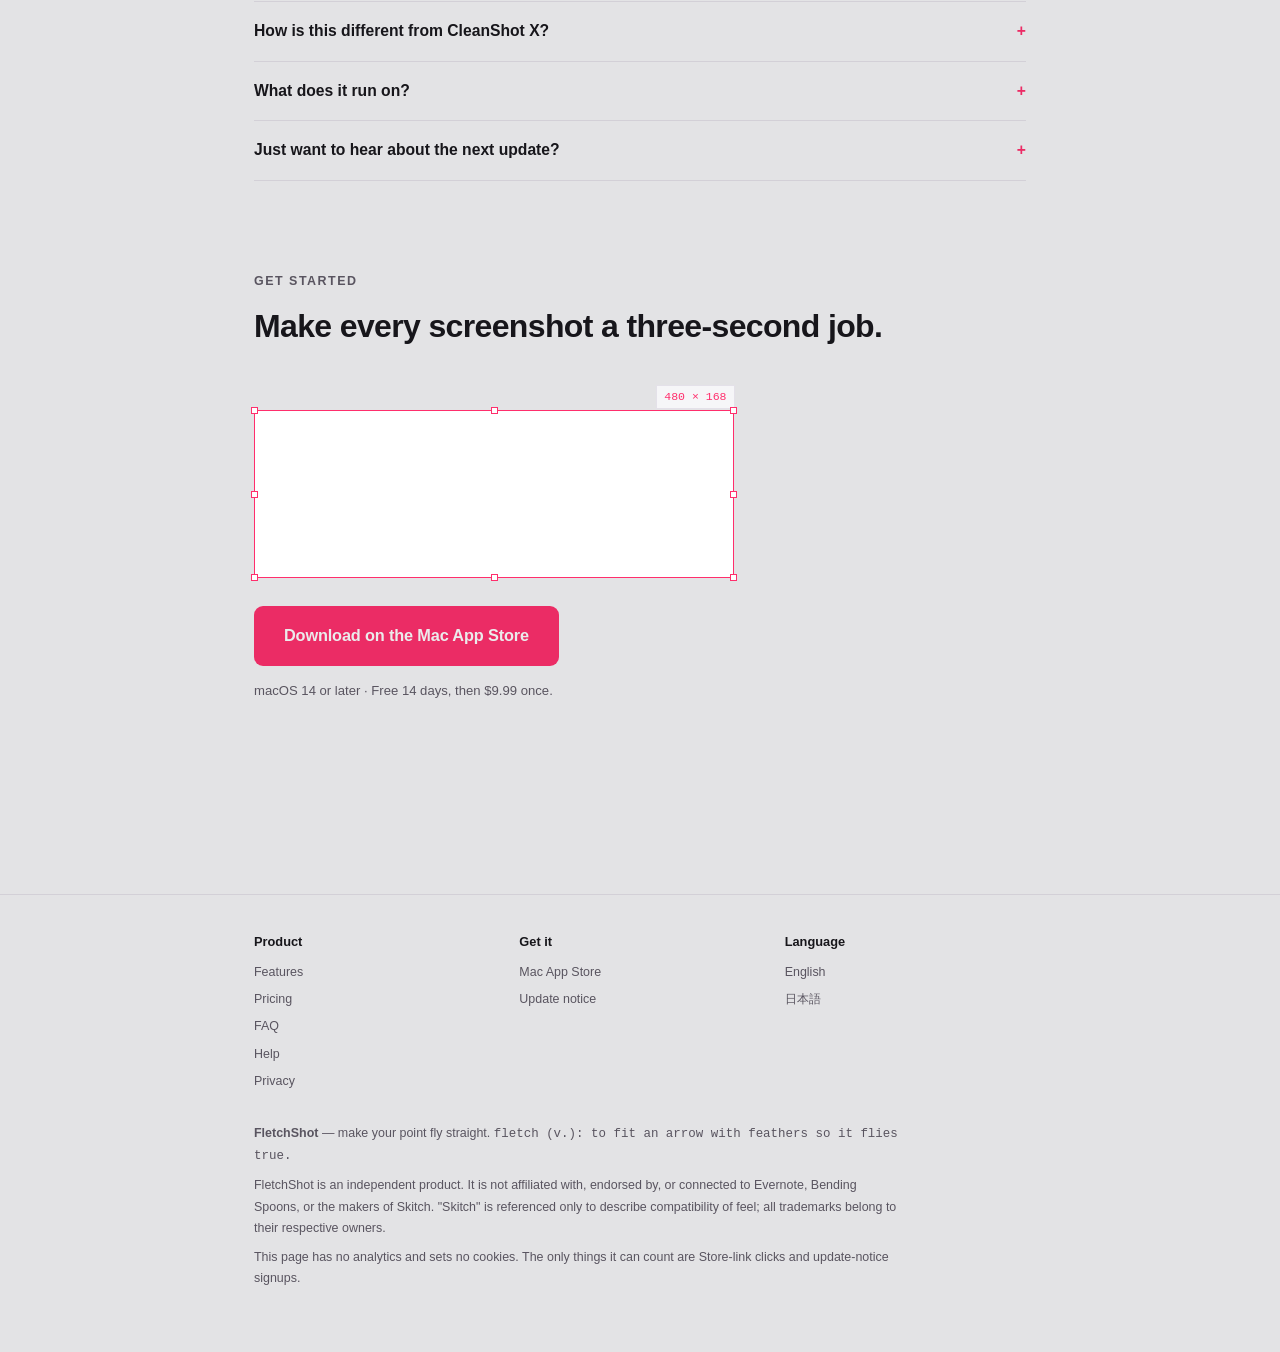
==== commit 2923c38a: "sync: fletch@5a4e536" ====
--- a/index.html
+++ b/index.html
@@ -326,6 +326,10 @@
           <p>You scroll, we stitch. No extra permission required.</p>
         </div>
         <div class="item">
+          <h3>Your images, too.</h3>
+          <p>Drop an image onto the canvas or the Dock icon and start drawing — not just what you capture.</p>
+        </div>
+        <div class="item">
           <h3>Self-timer</h3>
           <p>Menus and hover states — the things that vanish when you try to shoot them — stay in frame.</p>
         </div>
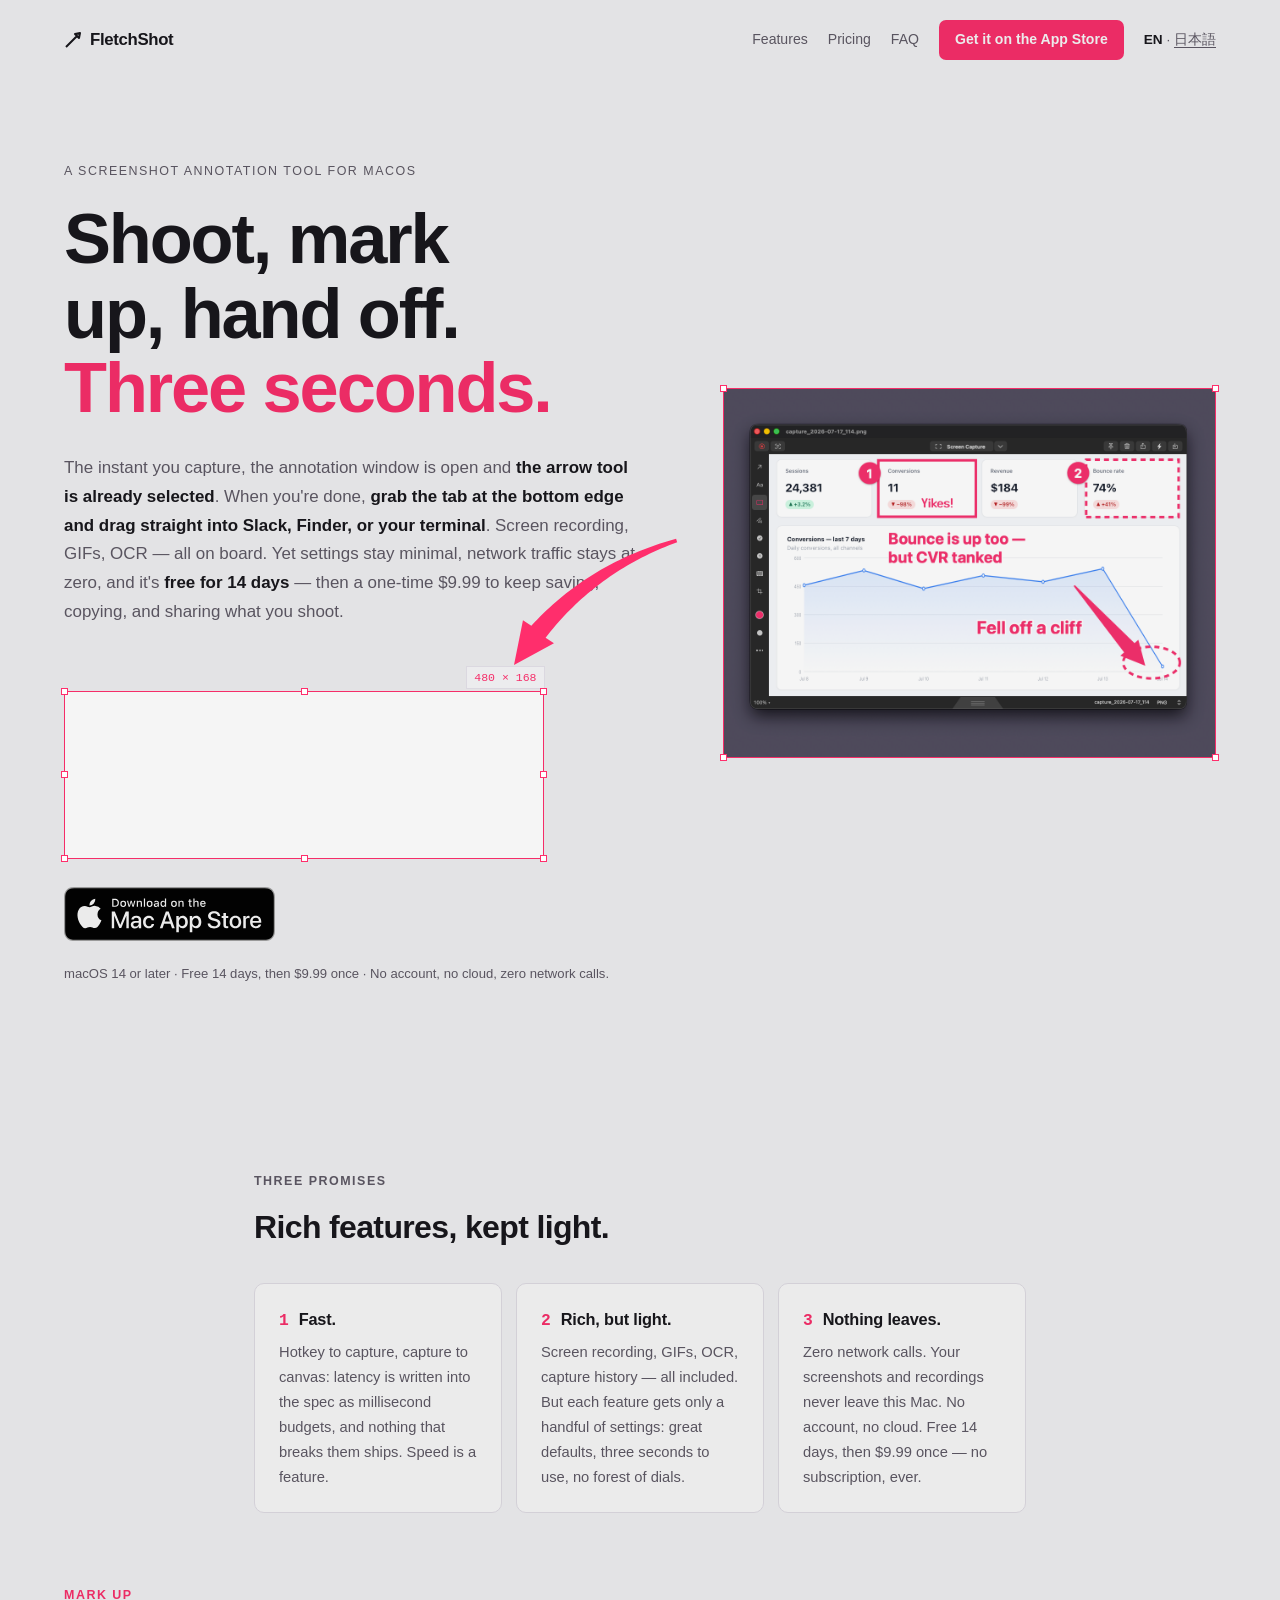
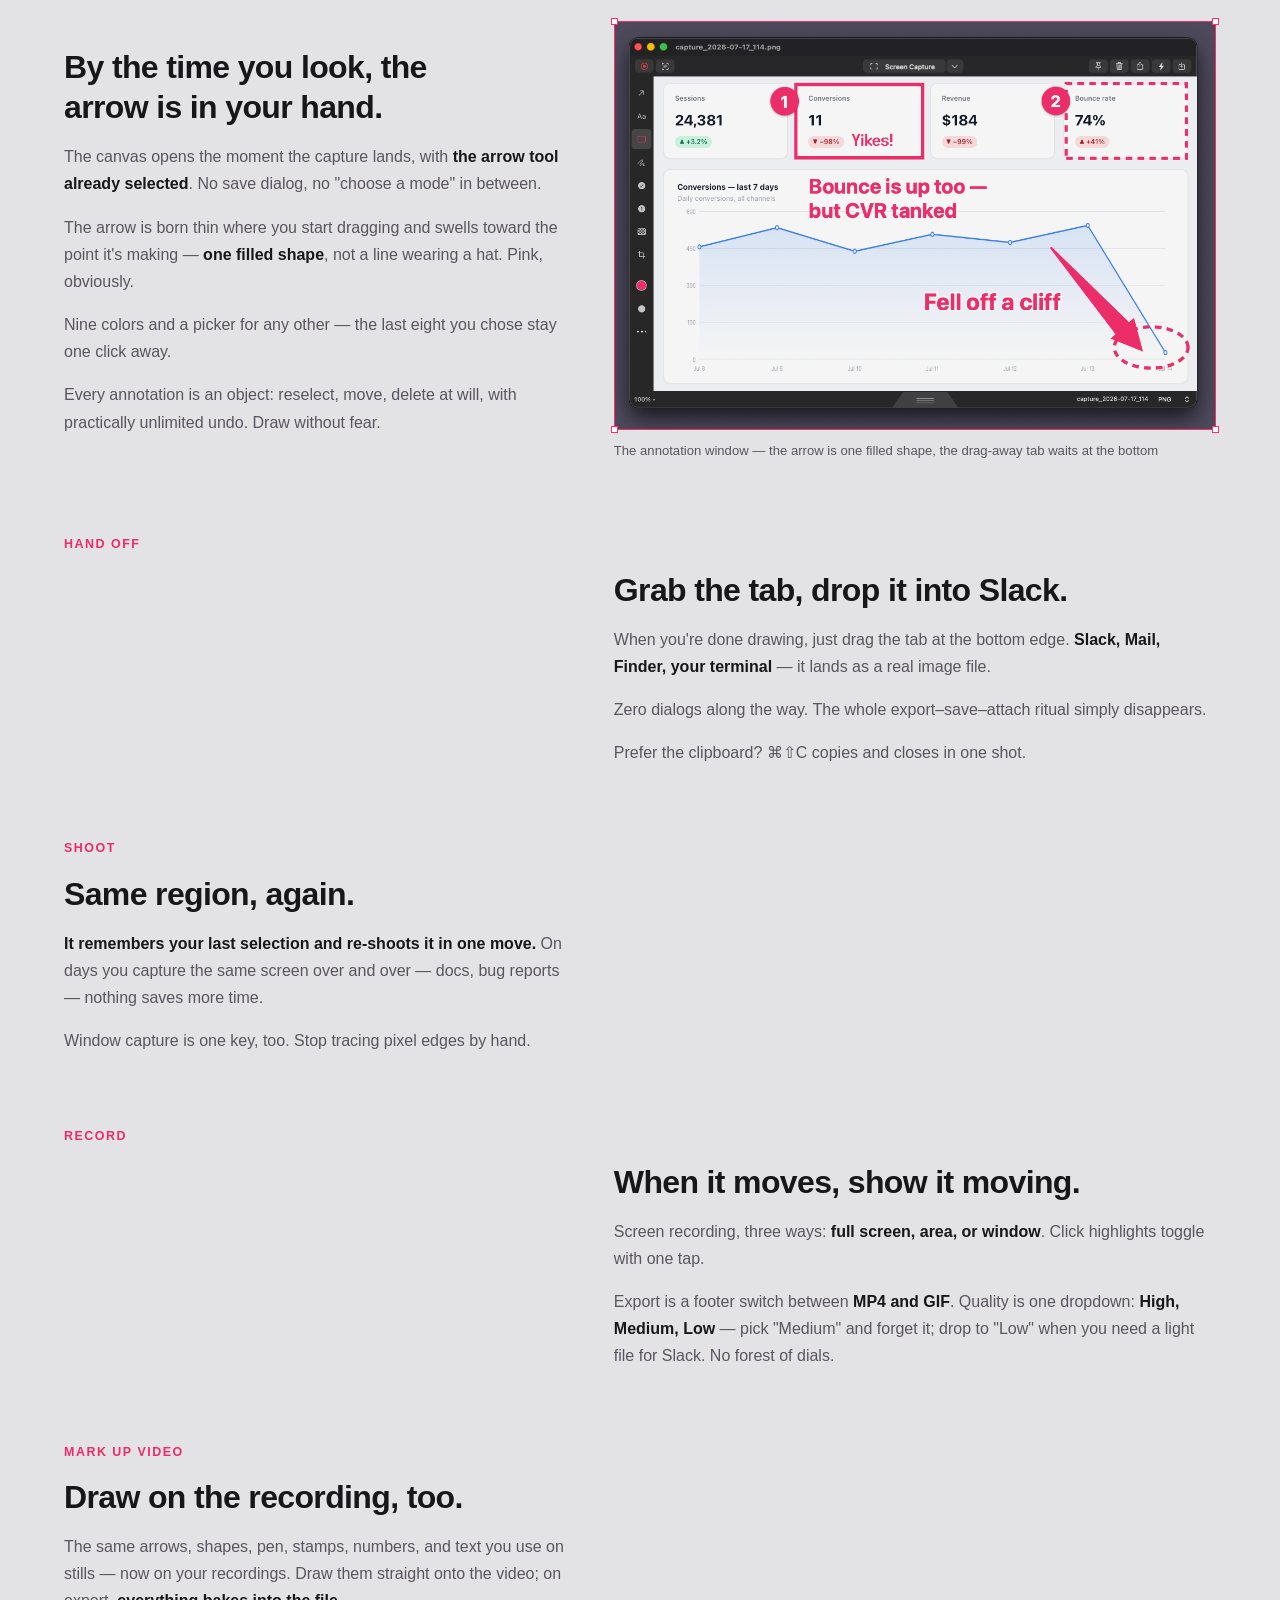
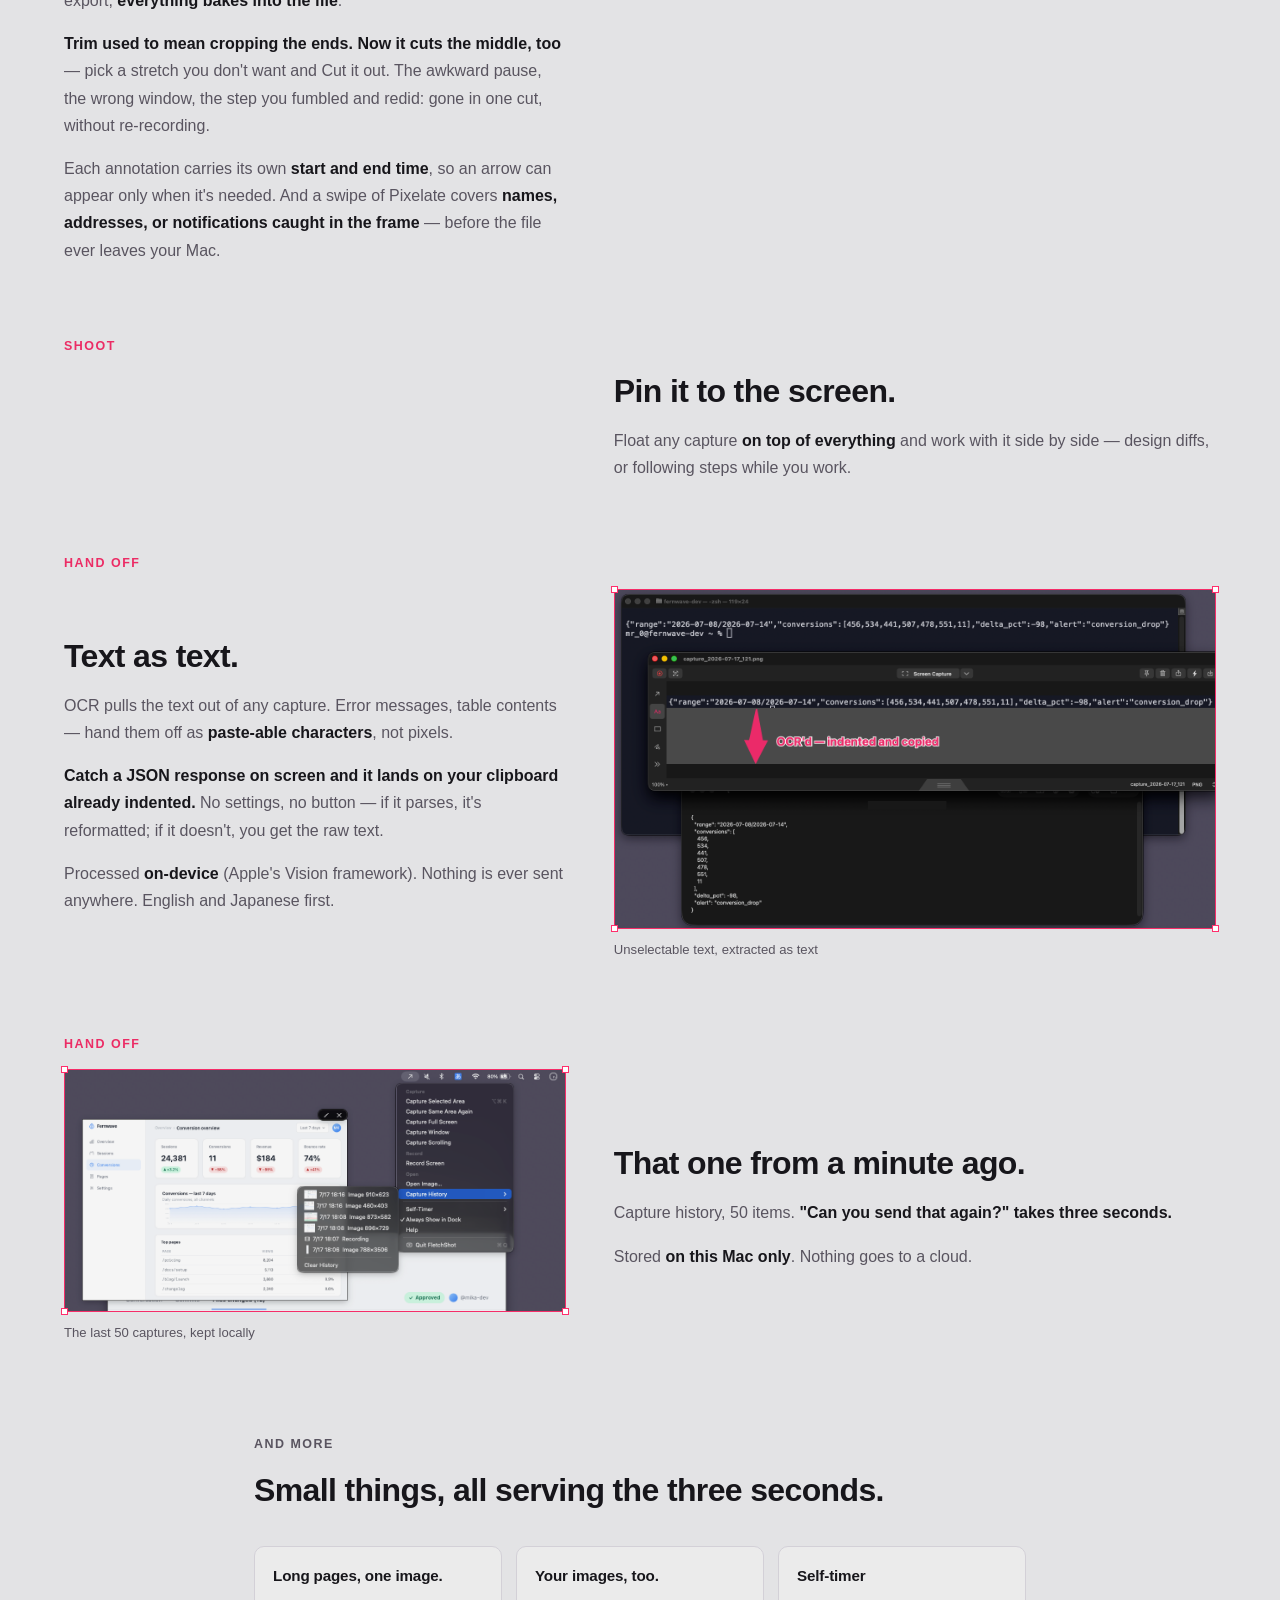
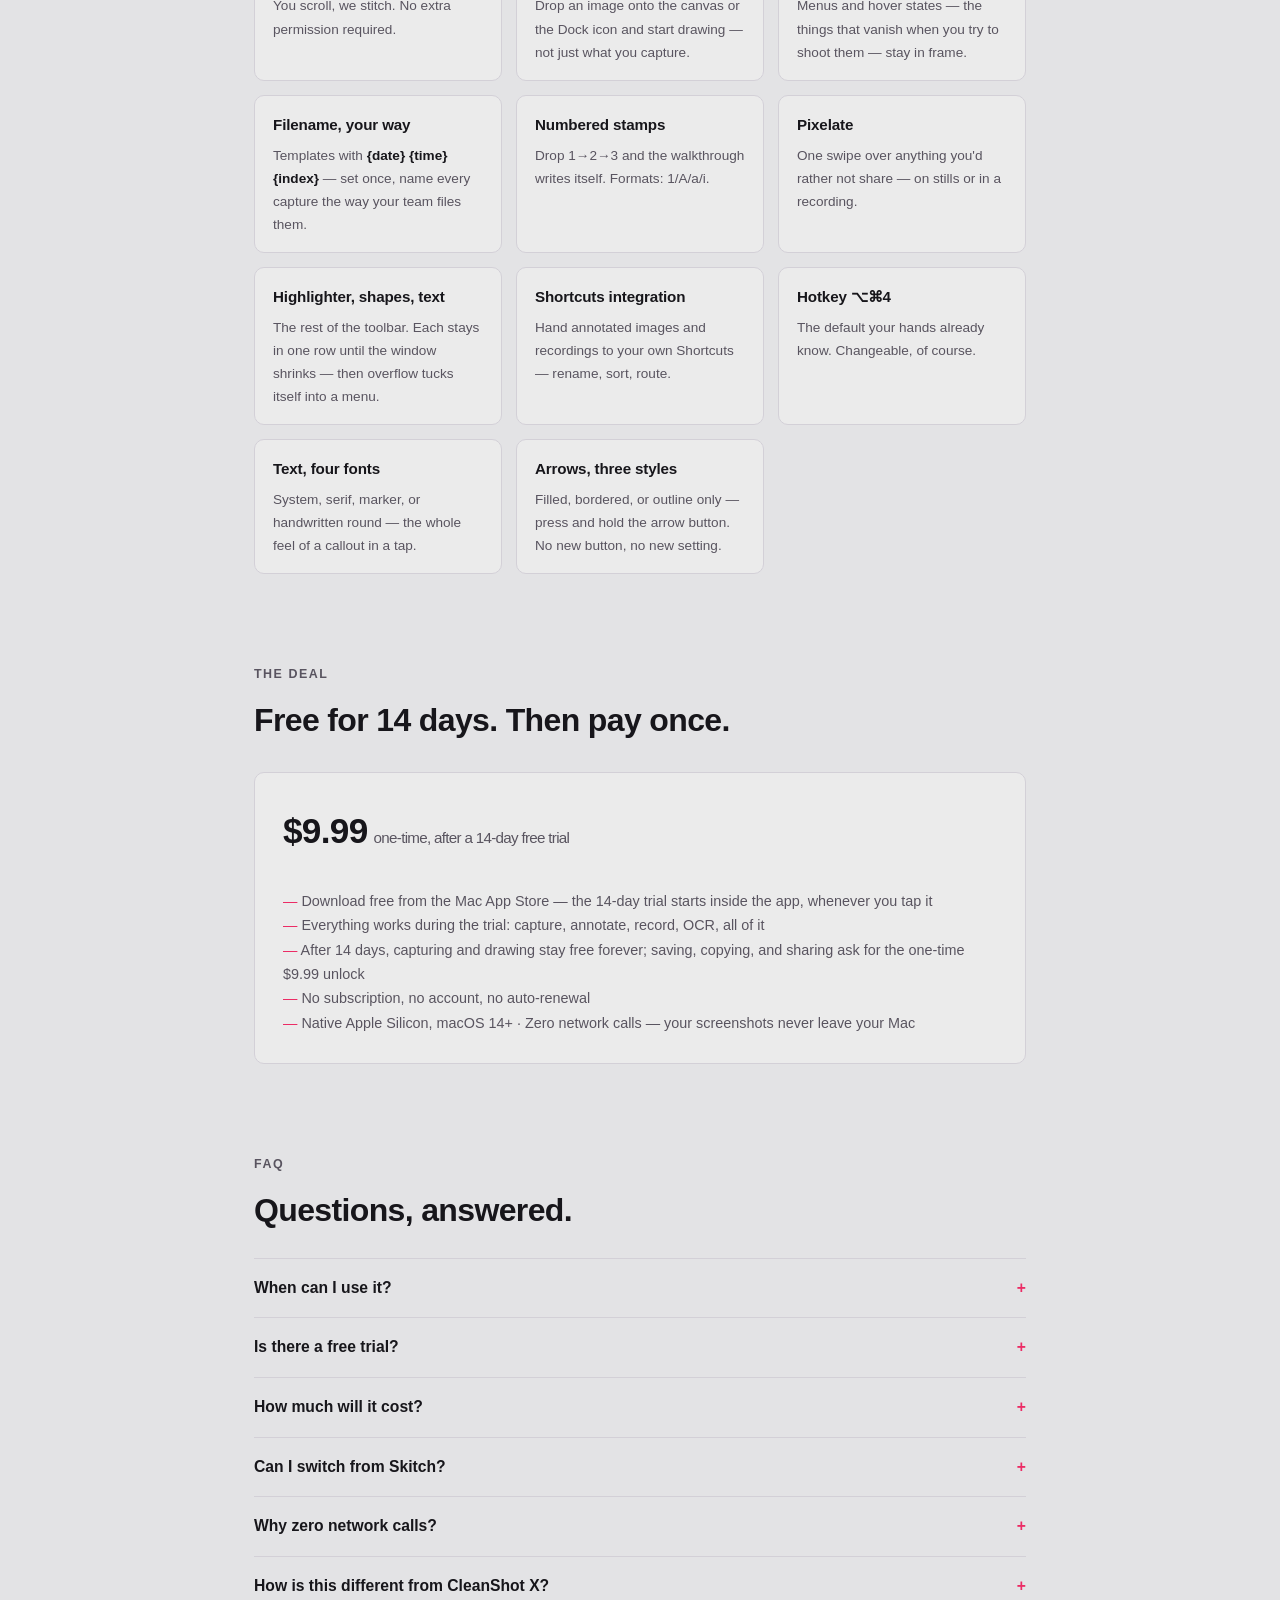
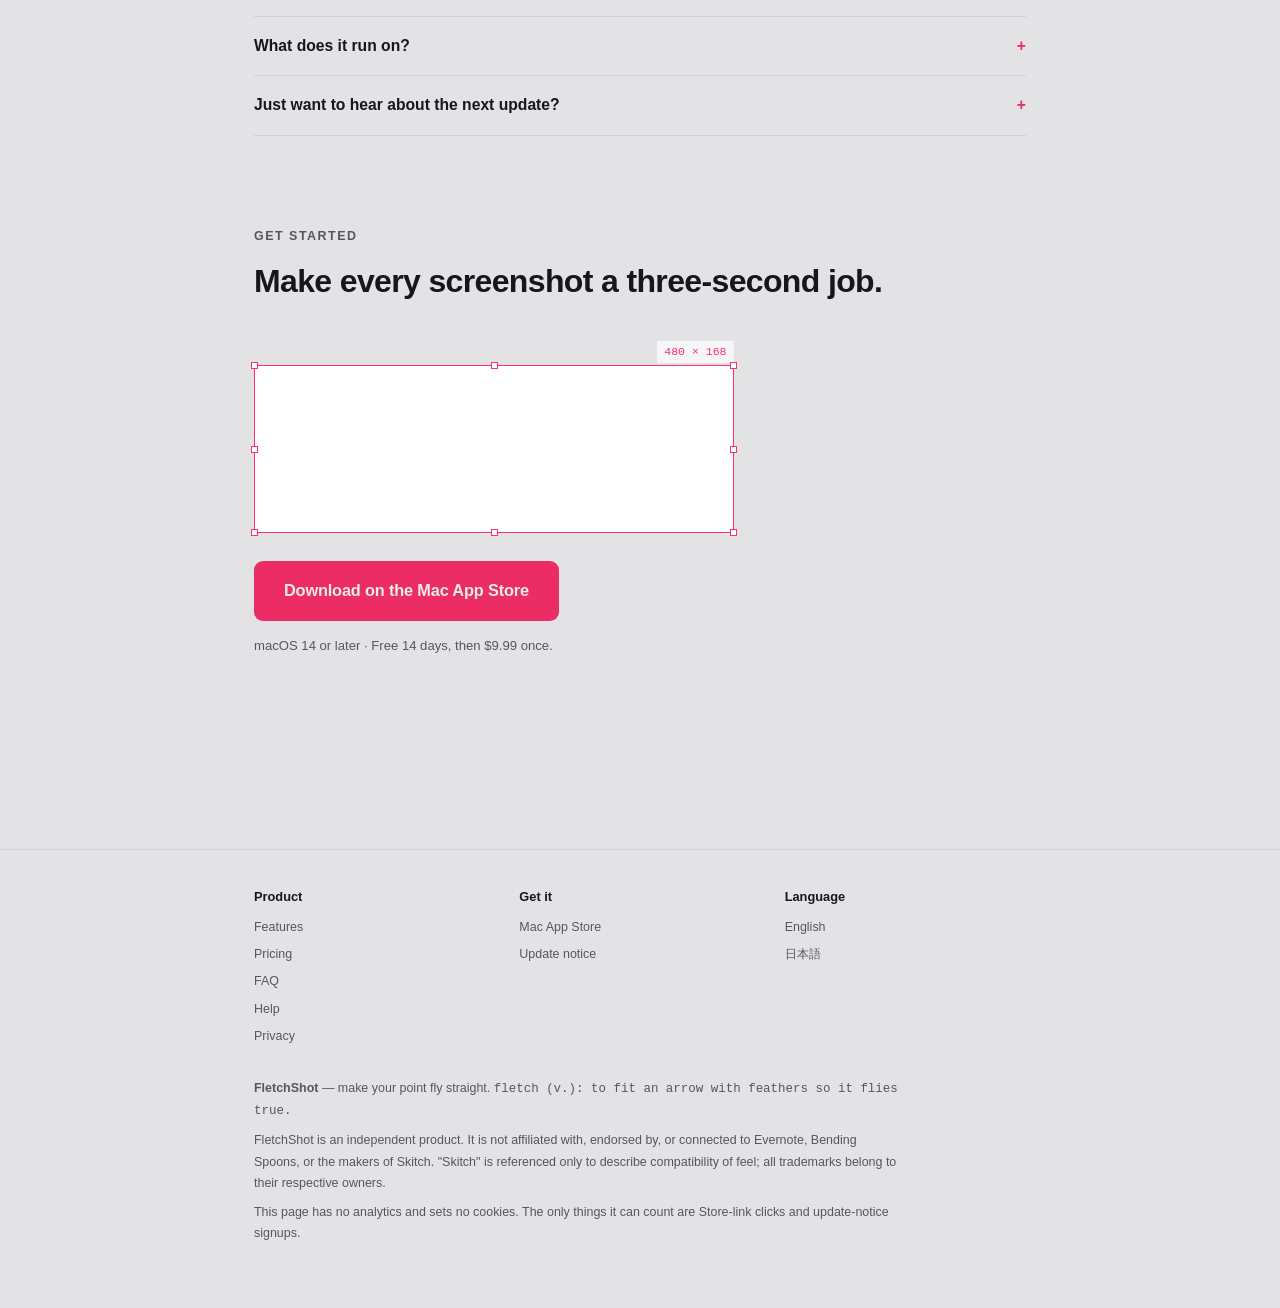
==== commit 3552d77b: "sync: fletch@48efd44" ====
--- a/index.html
+++ b/index.html
@@ -27,10 +27,8 @@
   </nav>
 </header>
 
-<!-- v2.1公開（2026-08-27）に伴い点灯・公開から2週間後（2026-09-10頃）に削除する（三井裁定2026-08-20・docs/plans/2026-08-18-v2.1実装計画.md Task C3節） -->
-<div class="updatebanner">
-  <strong>v2.1 adds Scrolling Capture</strong> — long pages, one image. <a href="help.html#scroll">See how it works</a>
-</div>
+<!-- 更新バナーの置き場所。点灯する版のときだけ div.updatebanner を置く（CSSは style.css に常設）。
+     直近の点灯: v2.1 継ぎ撮り（2026-08-27 点灯 → 2026-09-10 撤去。三井裁定=公開から2週間で消す） -->
 
 <main>
   <div class="hero">
@@ -360,6 +358,10 @@
         <div class="item">
           <h3>Text, four fonts</h3>
           <p>System, serif, marker, or handwritten round — the whole feel of a callout in a tap.</p>
+        </div>
+        <div class="item">
+          <h3>Arrows, three styles</h3>
+          <p>Filled, bordered, or outline only — press and hold the arrow button. No new button, no new setting.</p>
         </div>
       </div>
     </div>
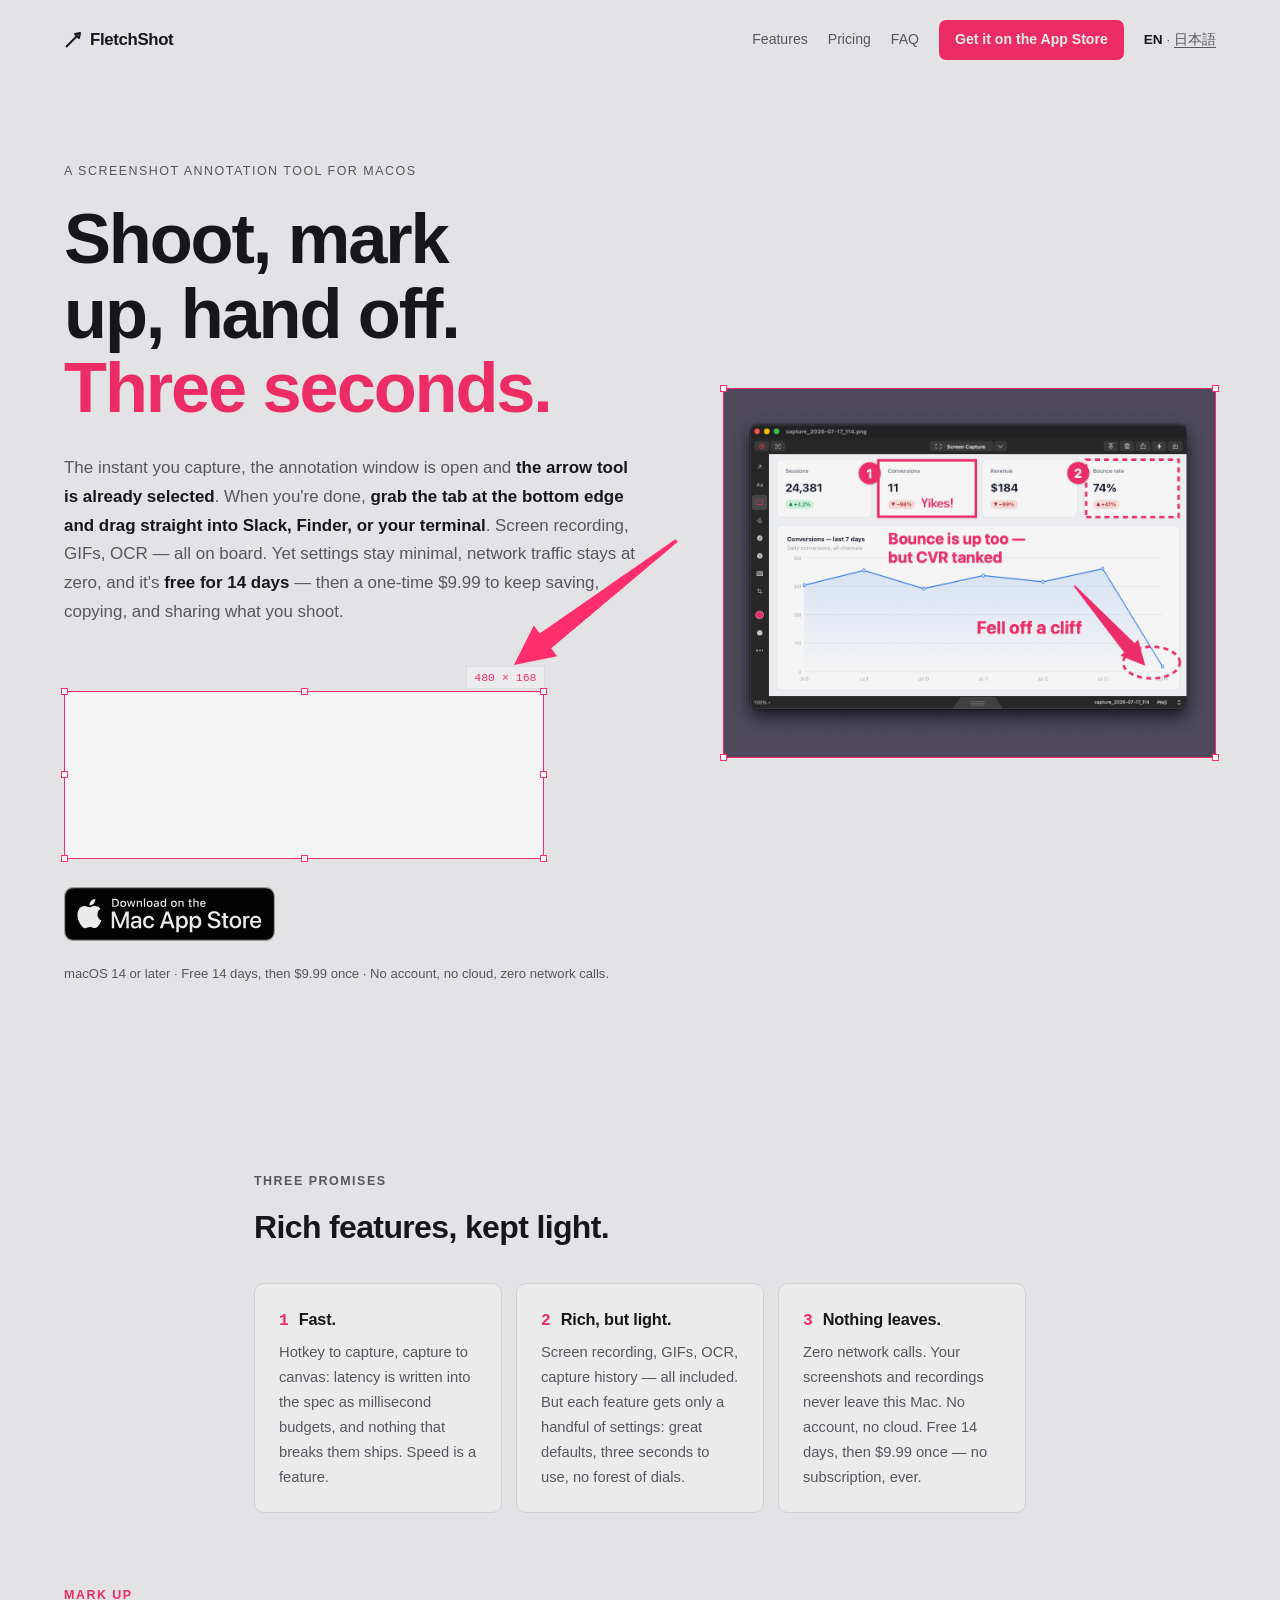
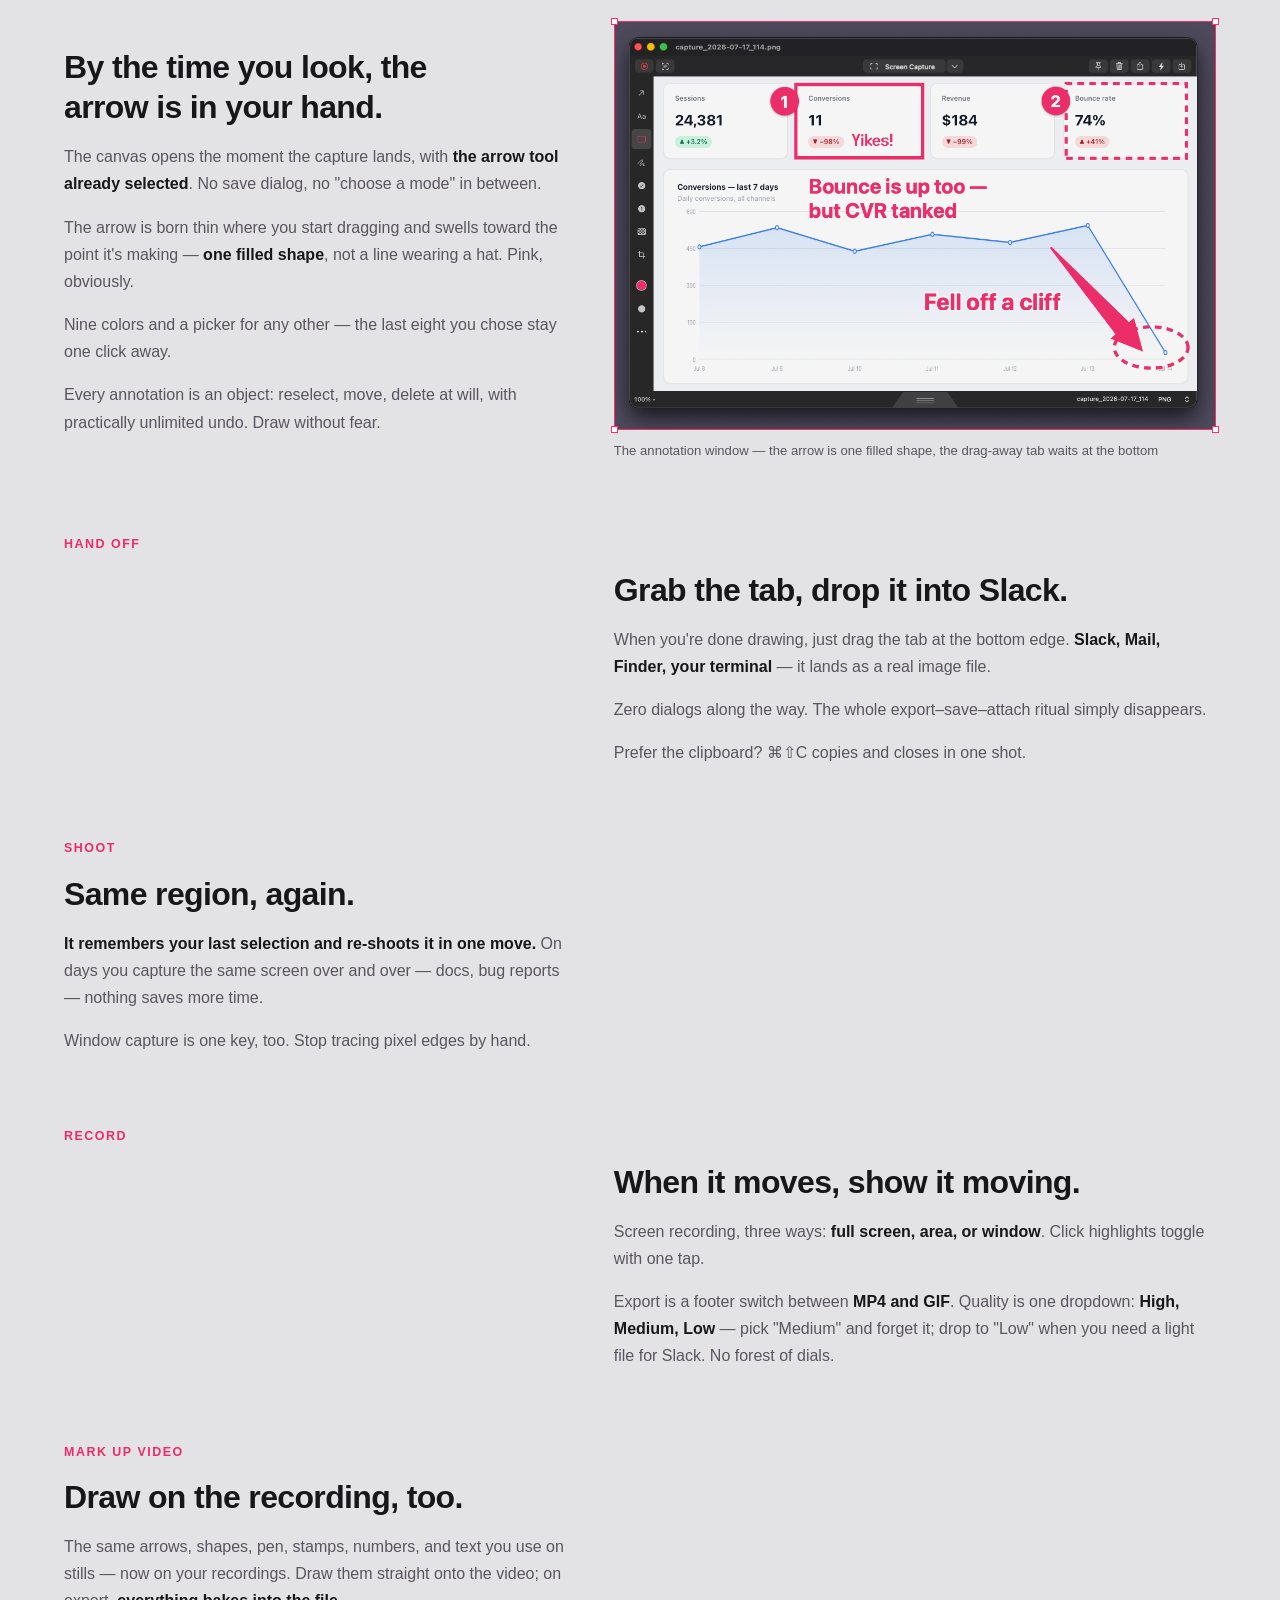
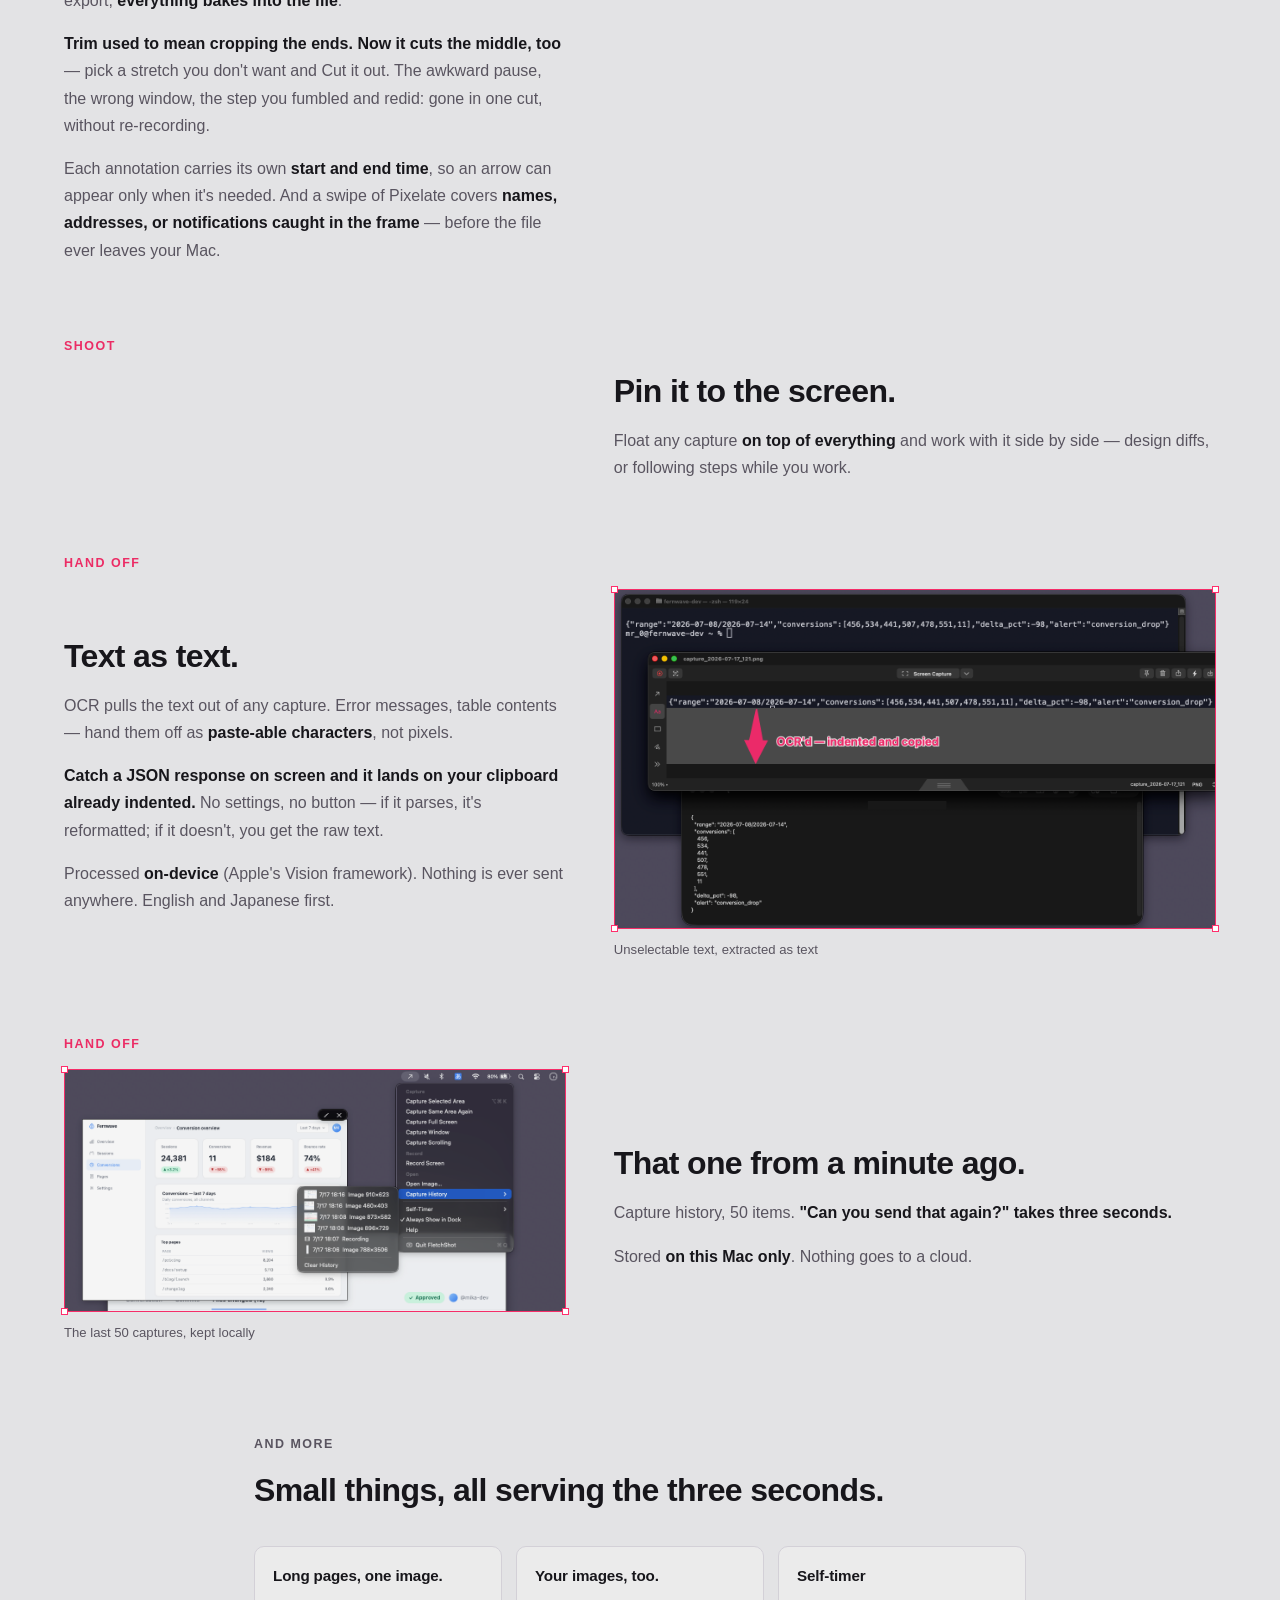
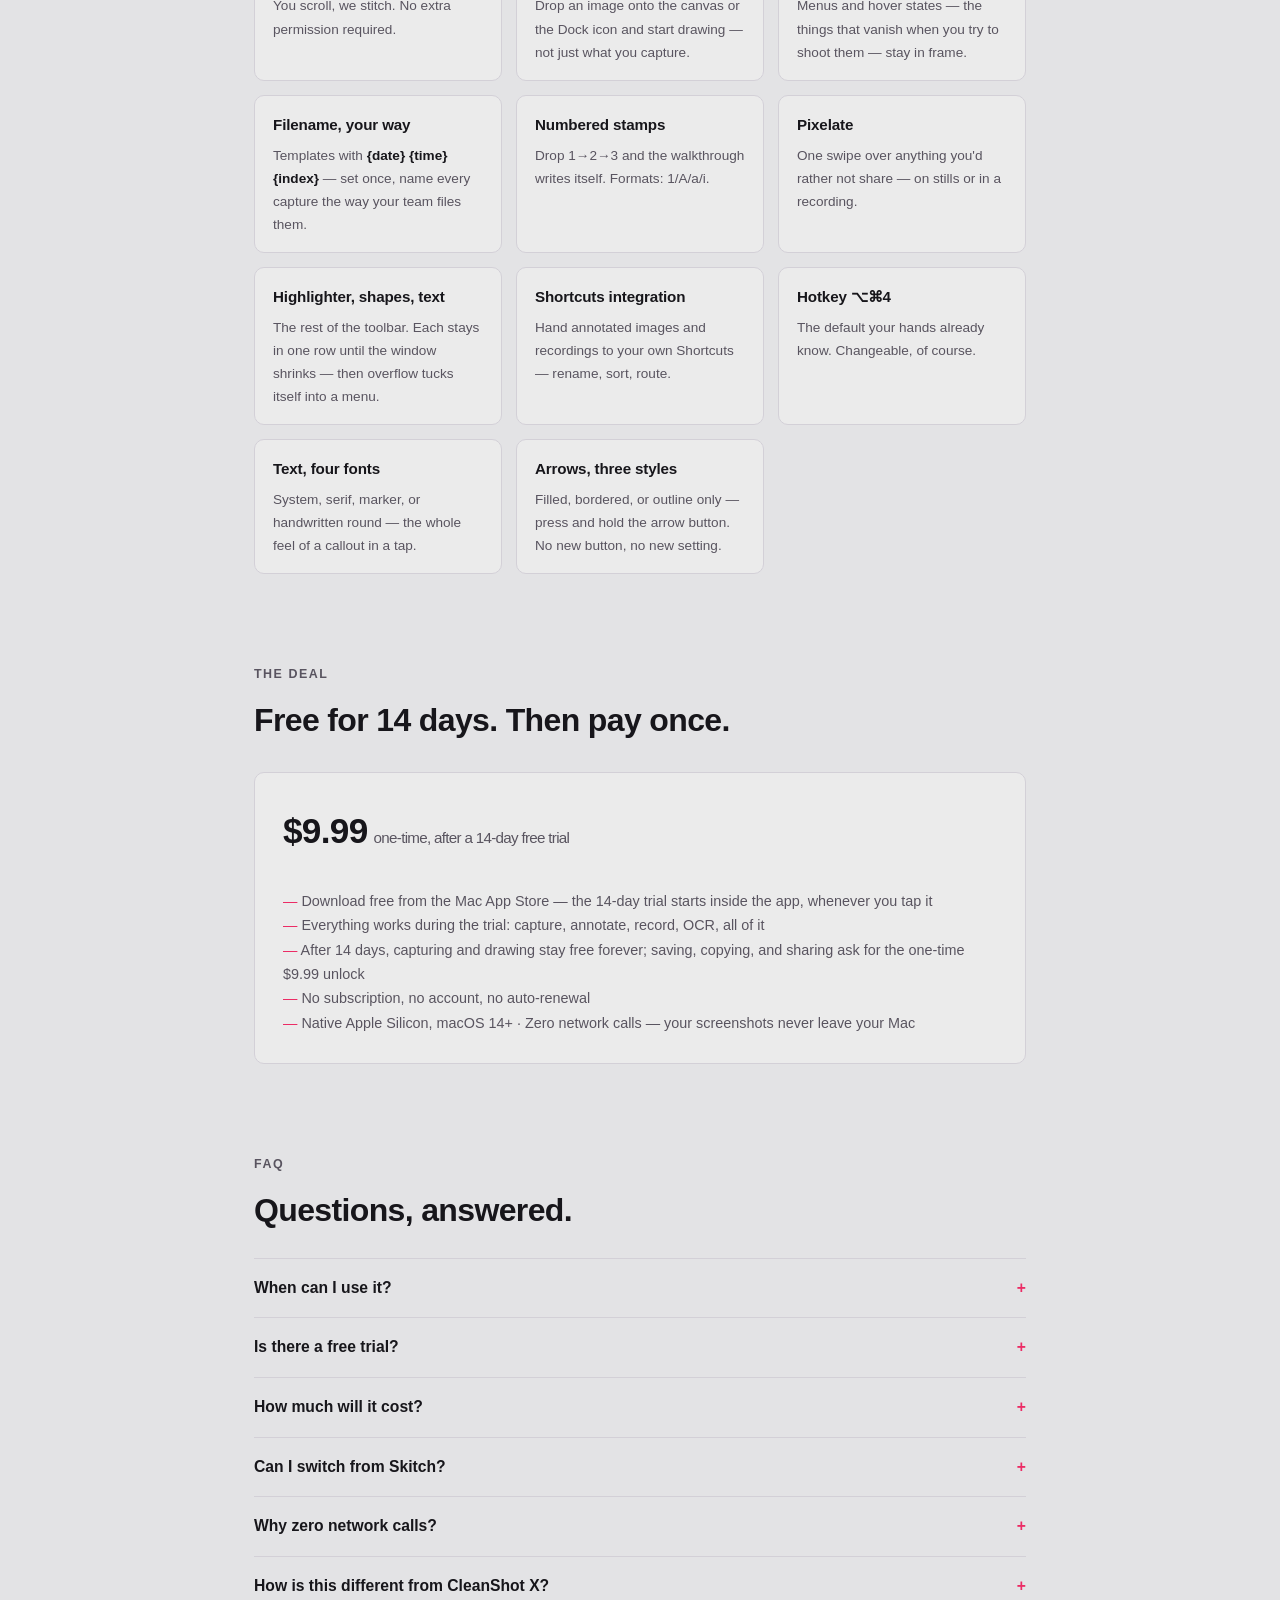
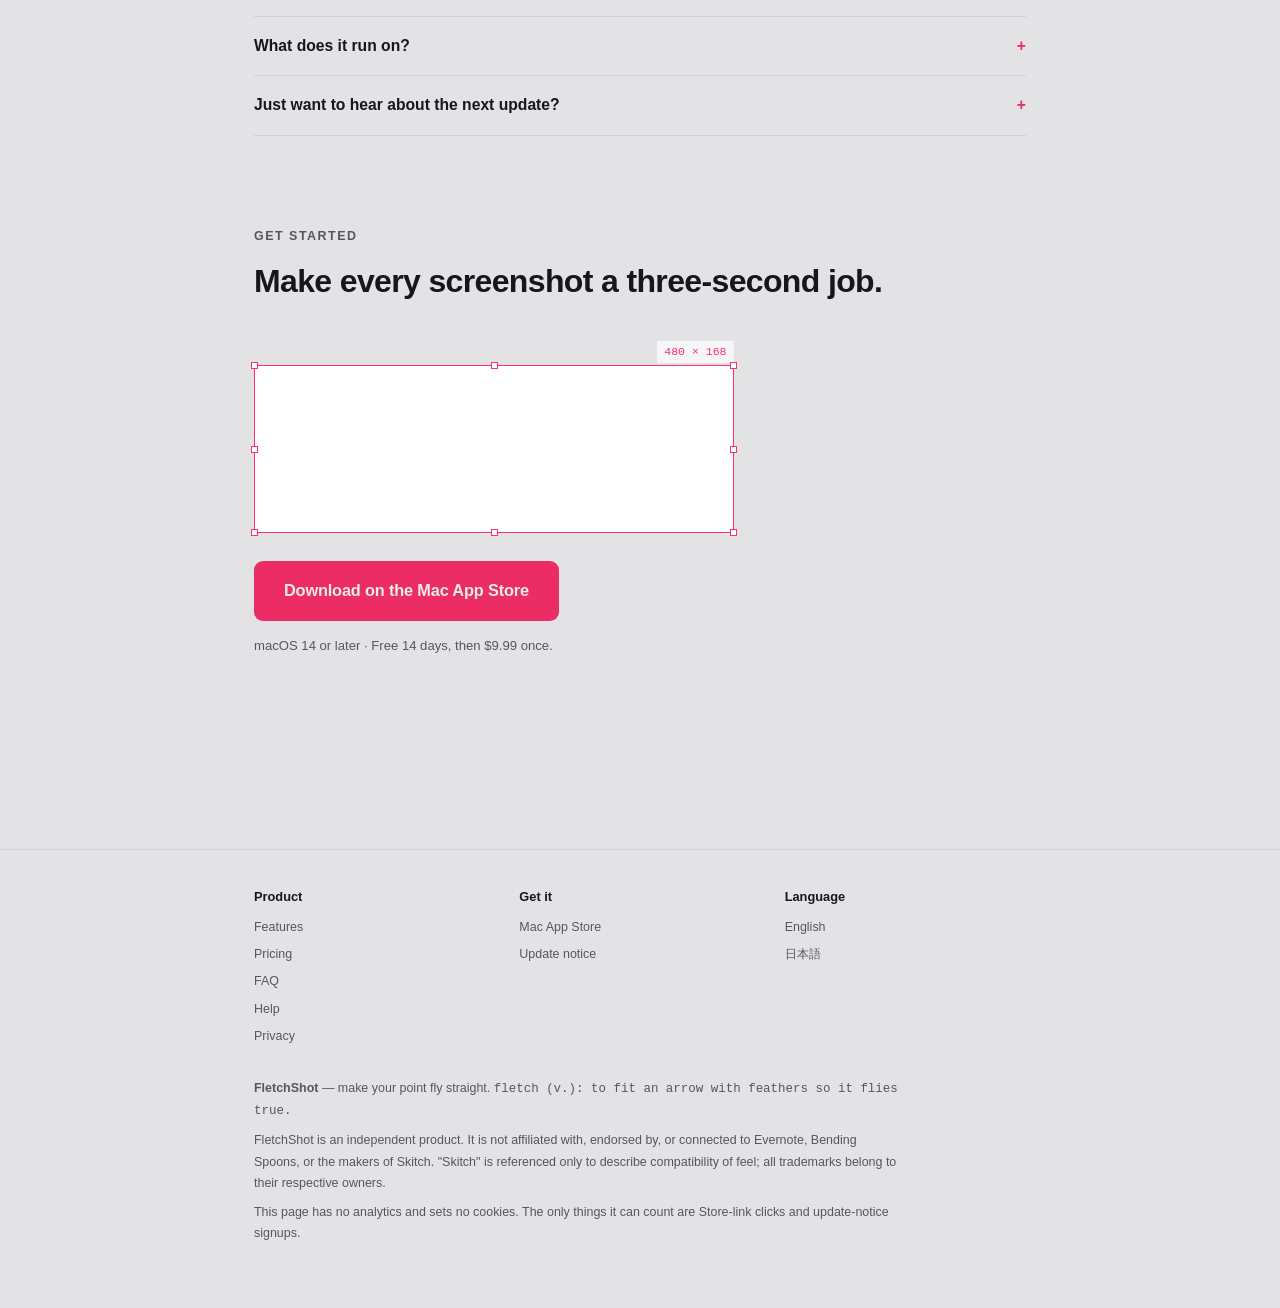
==== commit 9b206c22: "sync: fletch@bc29131" ====
--- a/index.html
+++ b/index.html
@@ -123,12 +123,12 @@
         </div>
         <div class="fmedia">
           <figure class="media" data-media>
-            <div class="frame" data-diagram="How it works">
-              <span class="handle" style="top:-4px;left:-4px"></span>
-              <span class="handle" style="top:-4px;right:-4px"></span>
-              <span class="handle" style="bottom:-4px;left:-4px"></span>
-              <span class="handle" style="bottom:-4px;right:-4px"></span>
-              <video src="media/annotate.mp4" poster="media/annotate-poster.png" data-fallback="media/annotate.png" autoplay muted loop playsinline preload="metadata" aria-label="Animated diagram of the FletchShot annotation window: a pink tapered arrow drawn in one drag, then numbered stamps"></video>
+            <div class="frame">
+              <span class="handle" style="top:-4px;left:-4px"></span>
+              <span class="handle" style="top:-4px;right:-4px"></span>
+              <span class="handle" style="bottom:-4px;left:-4px"></span>
+              <span class="handle" style="bottom:-4px;right:-4px"></span>
+              <img src="media/annotate.png" alt="The FletchShot annotation window: a pink tapered arrow, rectangles, text and numbered stamps on a captured dashboard" loading="lazy">
             </div>
             <figcaption>The annotation window — the arrow is one filled shape, the drag-away tab waits at the bottom</figcaption>
           </figure>
@@ -300,12 +300,12 @@
         </div>
         <div class="fmedia">
           <figure class="media" data-media>
-            <div class="frame" data-diagram="How it works">
-              <span class="handle" style="top:-4px;left:-4px"></span>
-              <span class="handle" style="top:-4px;right:-4px"></span>
-              <span class="handle" style="bottom:-4px;left:-4px"></span>
-              <span class="handle" style="bottom:-4px;right:-4px"></span>
-              <video src="media/history.mp4" poster="media/history-poster.png" data-fallback="media/history.png" autoplay muted loop playsinline preload="metadata" aria-label="Animated diagram of the capture history panel: thumbnails of recent captures appear, and one is picked up and dragged out to send again"></video>
+            <div class="frame">
+              <span class="handle" style="top:-4px;left:-4px"></span>
+              <span class="handle" style="top:-4px;right:-4px"></span>
+              <span class="handle" style="bottom:-4px;left:-4px"></span>
+              <span class="handle" style="bottom:-4px;right:-4px"></span>
+              <img src="media/history.png" alt="The FletchShot menu bar menu with Capture History open, listing recent captures and recordings" loading="lazy">
             </div>
             <figcaption>The last 50 captures, kept locally</figcaption>
           </figure>
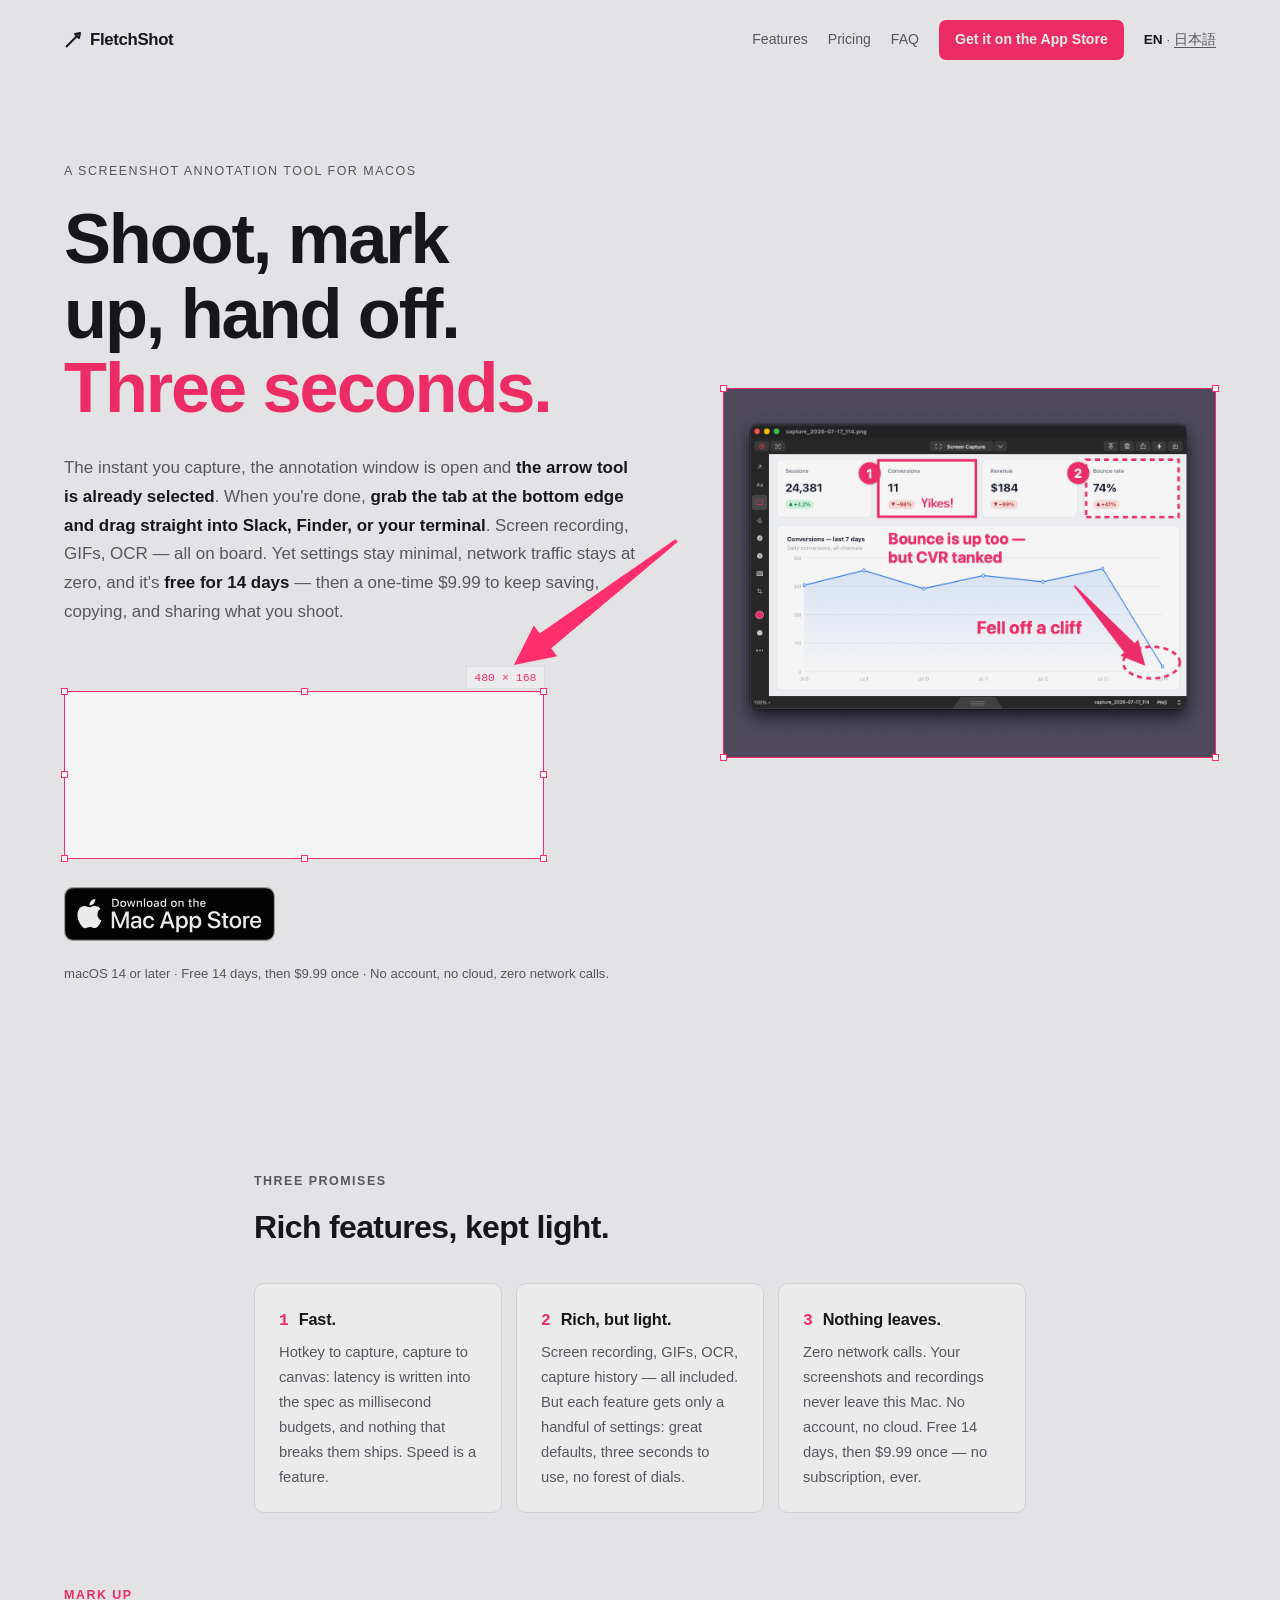
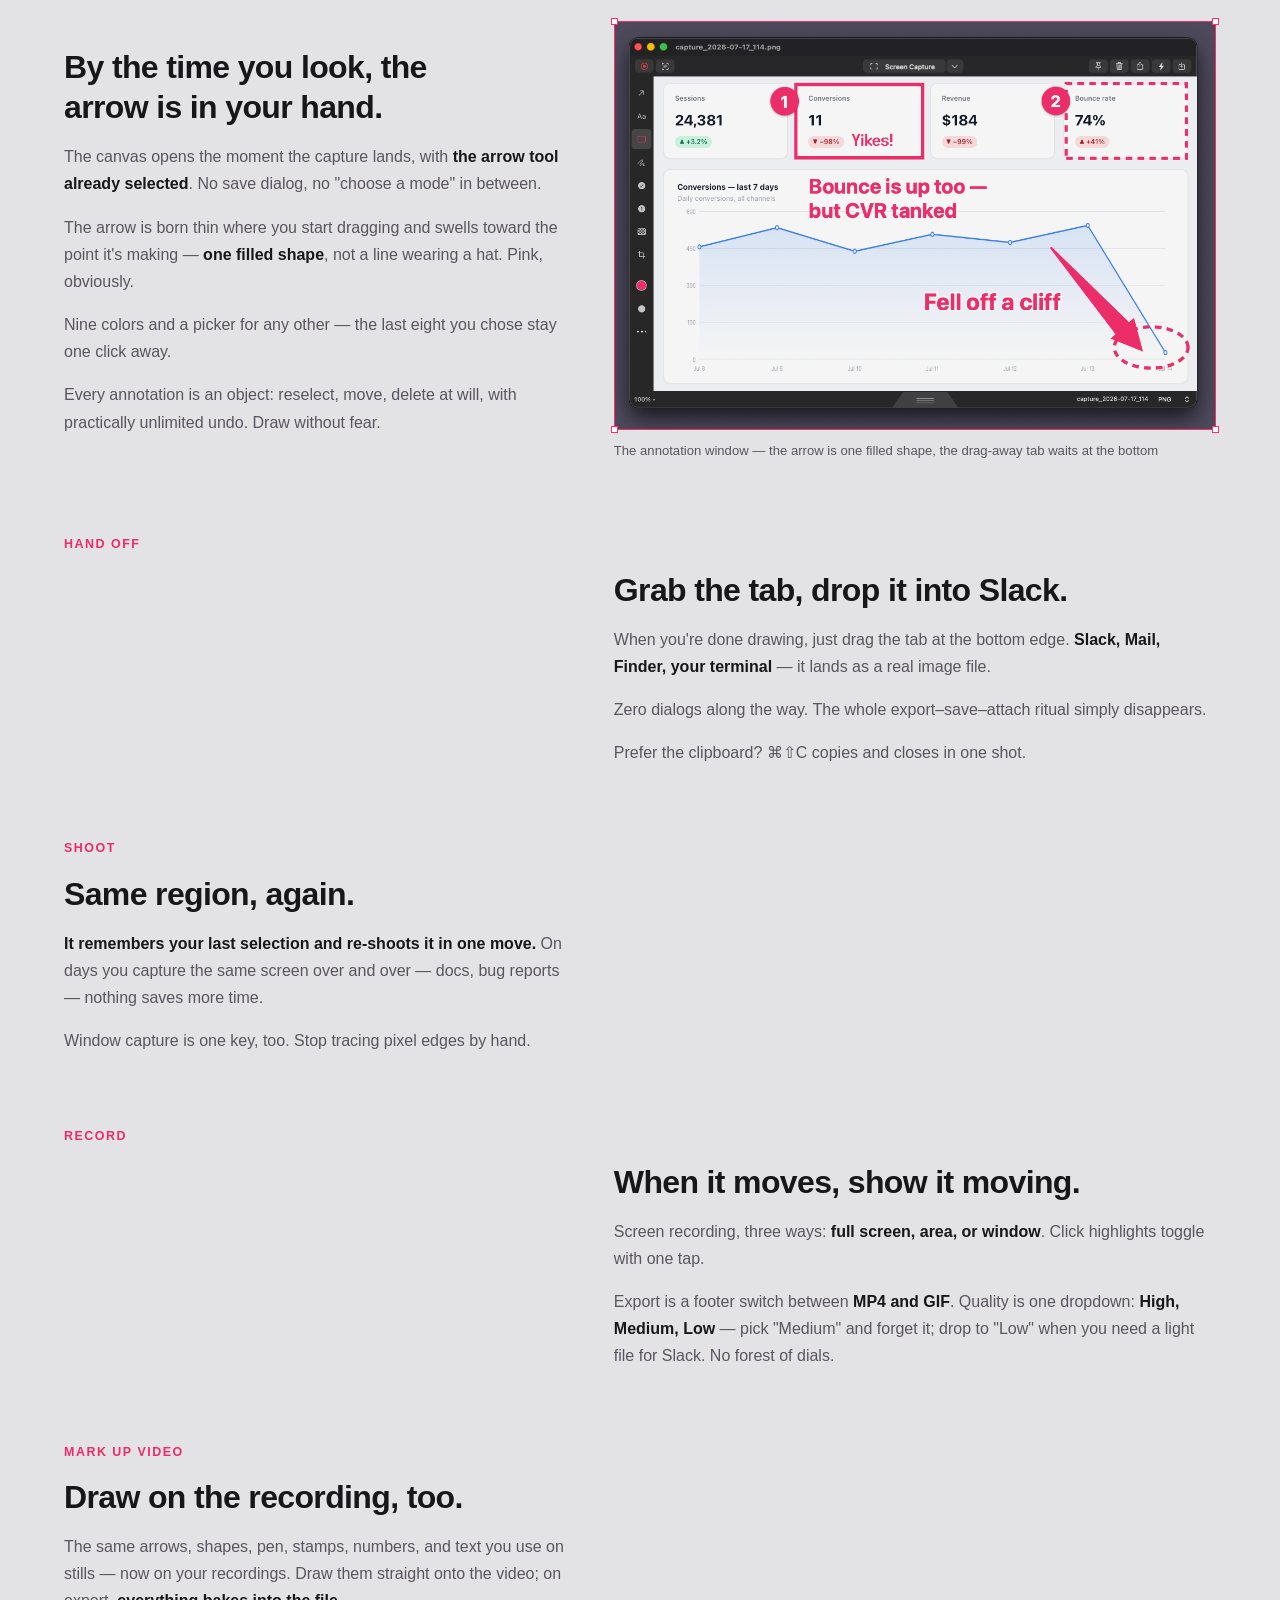
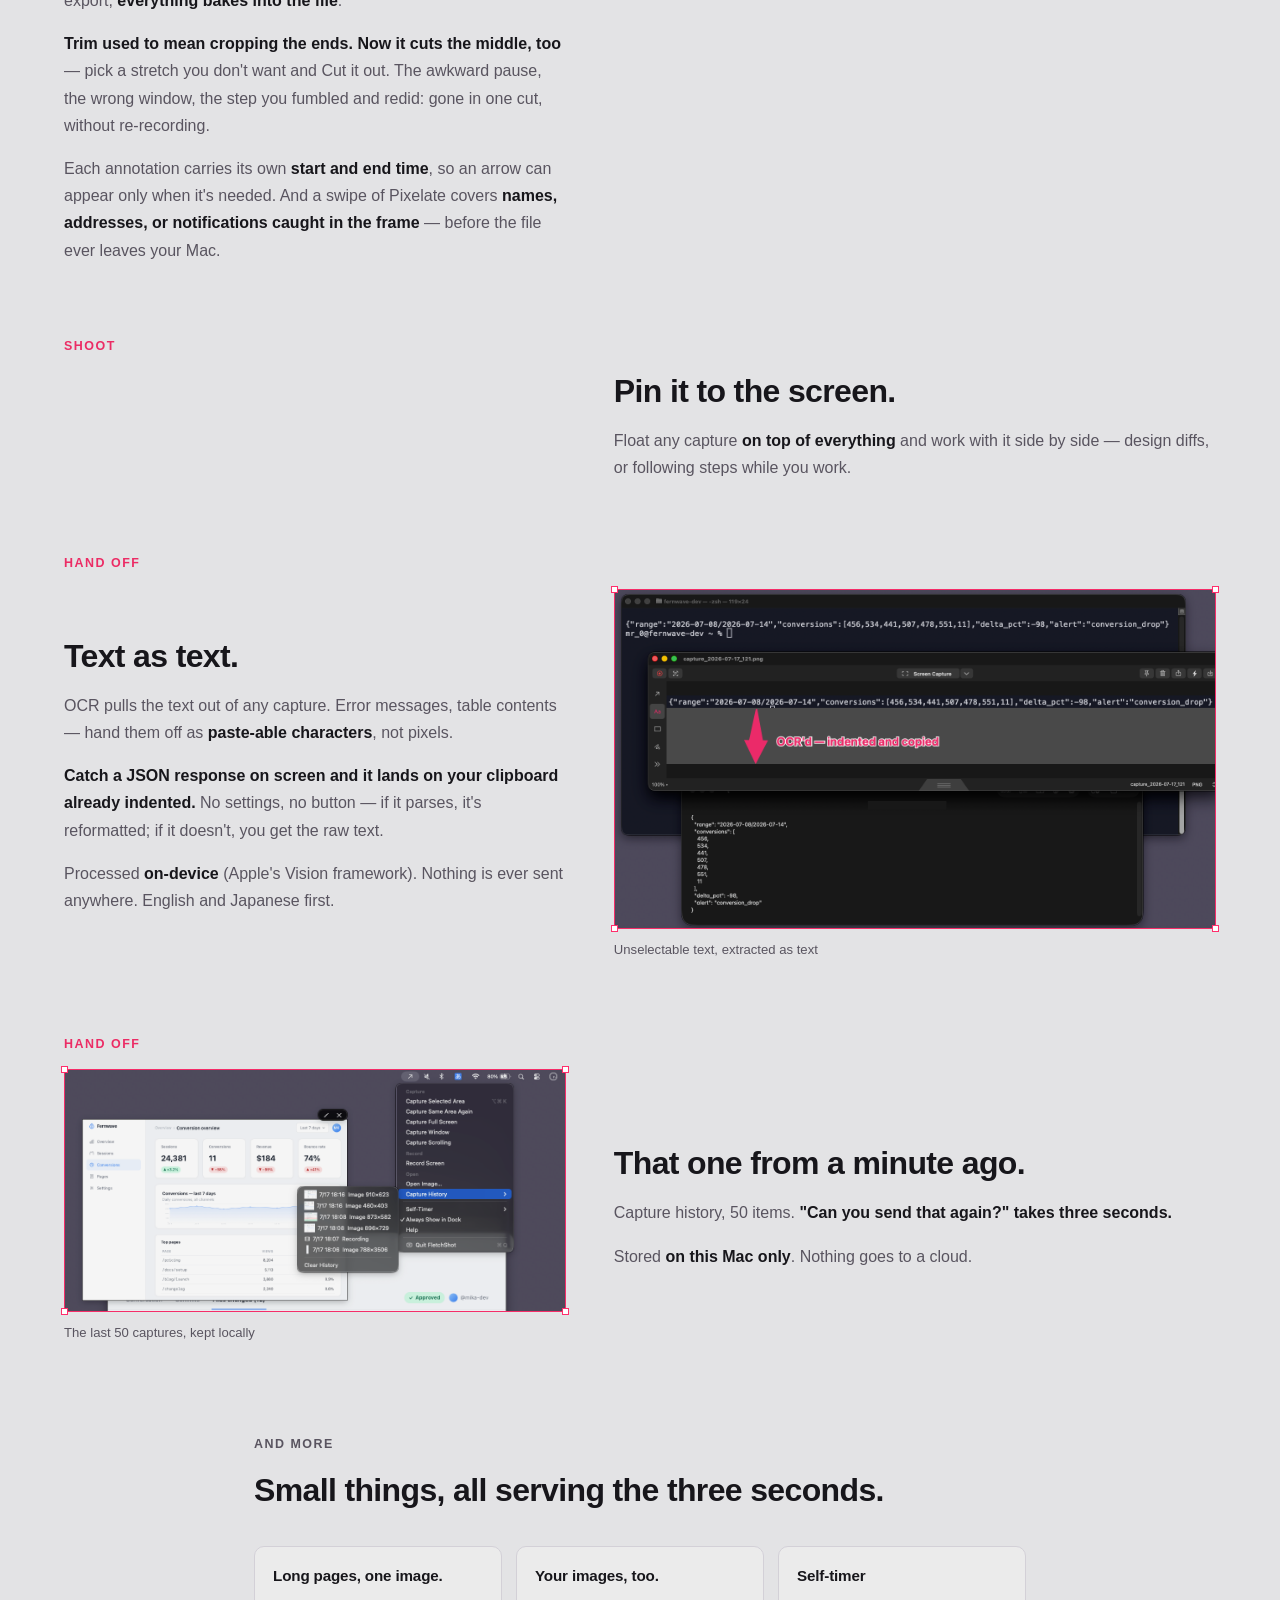
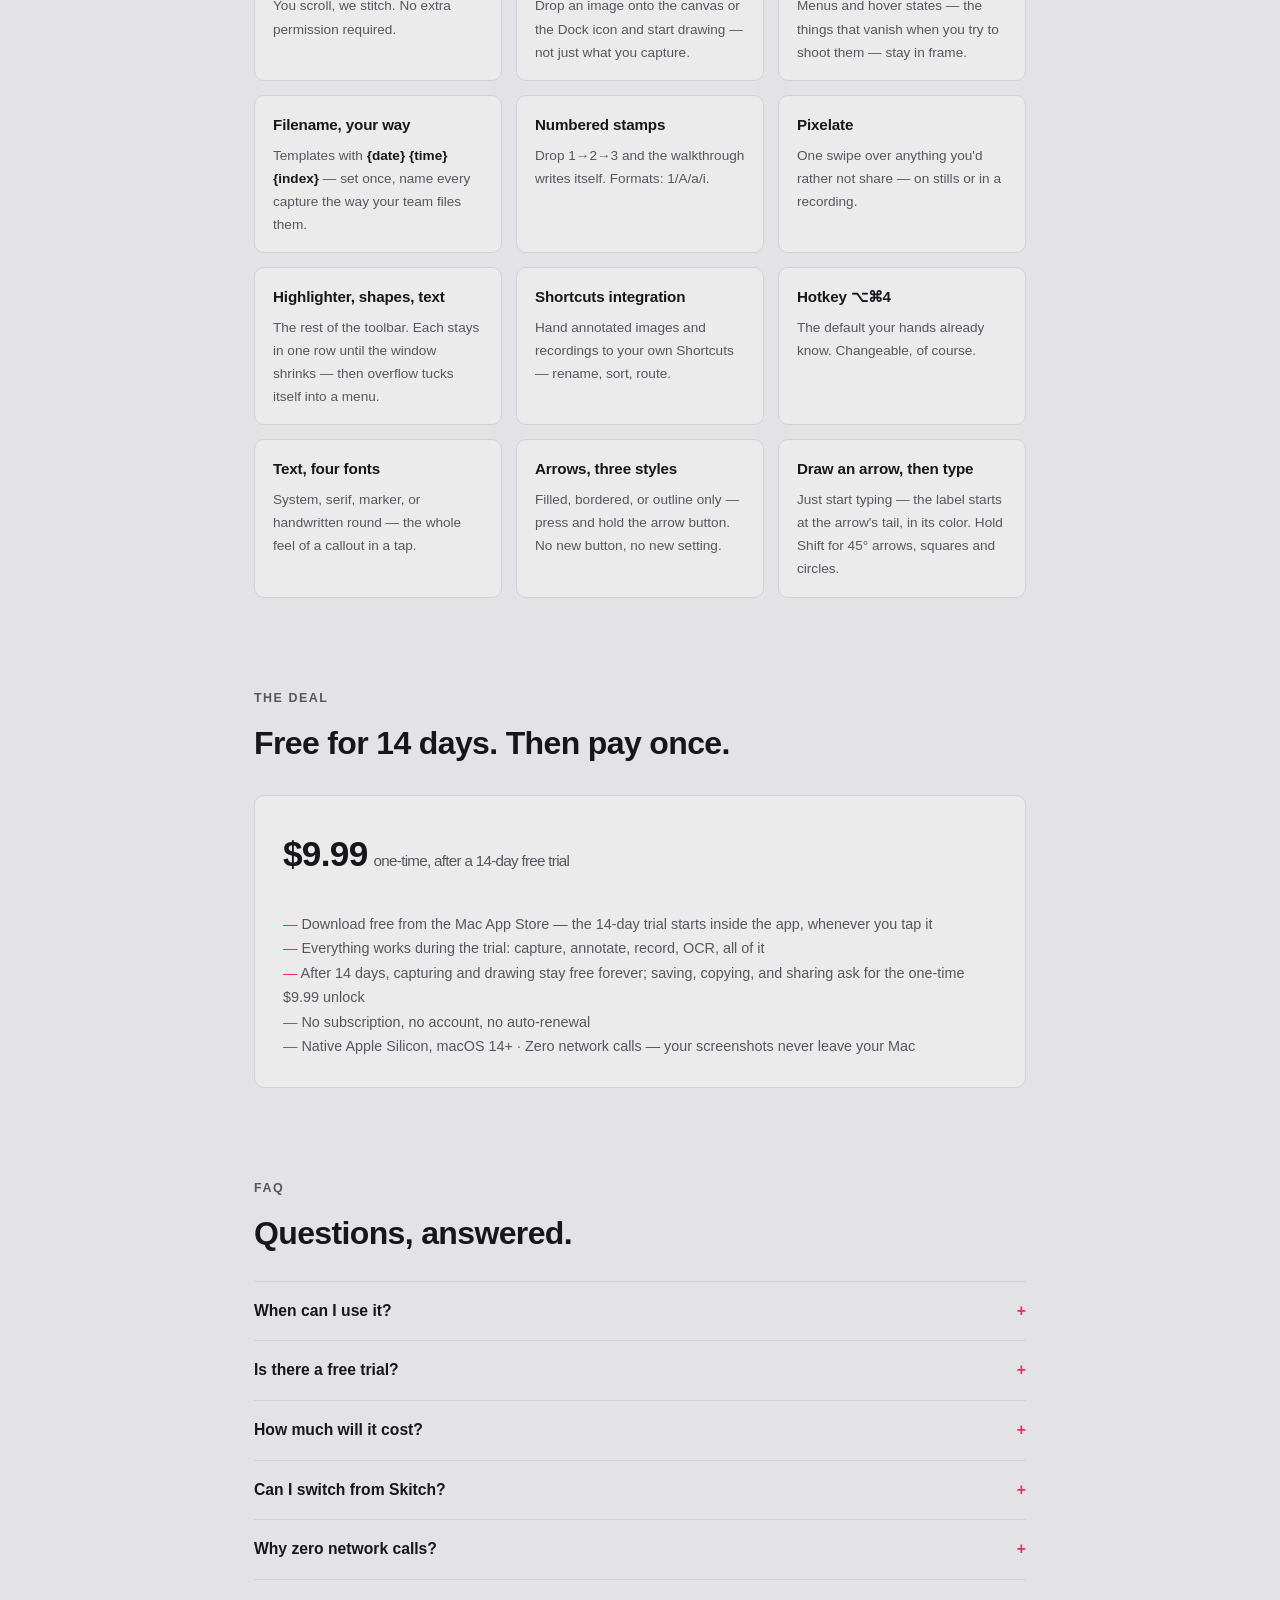
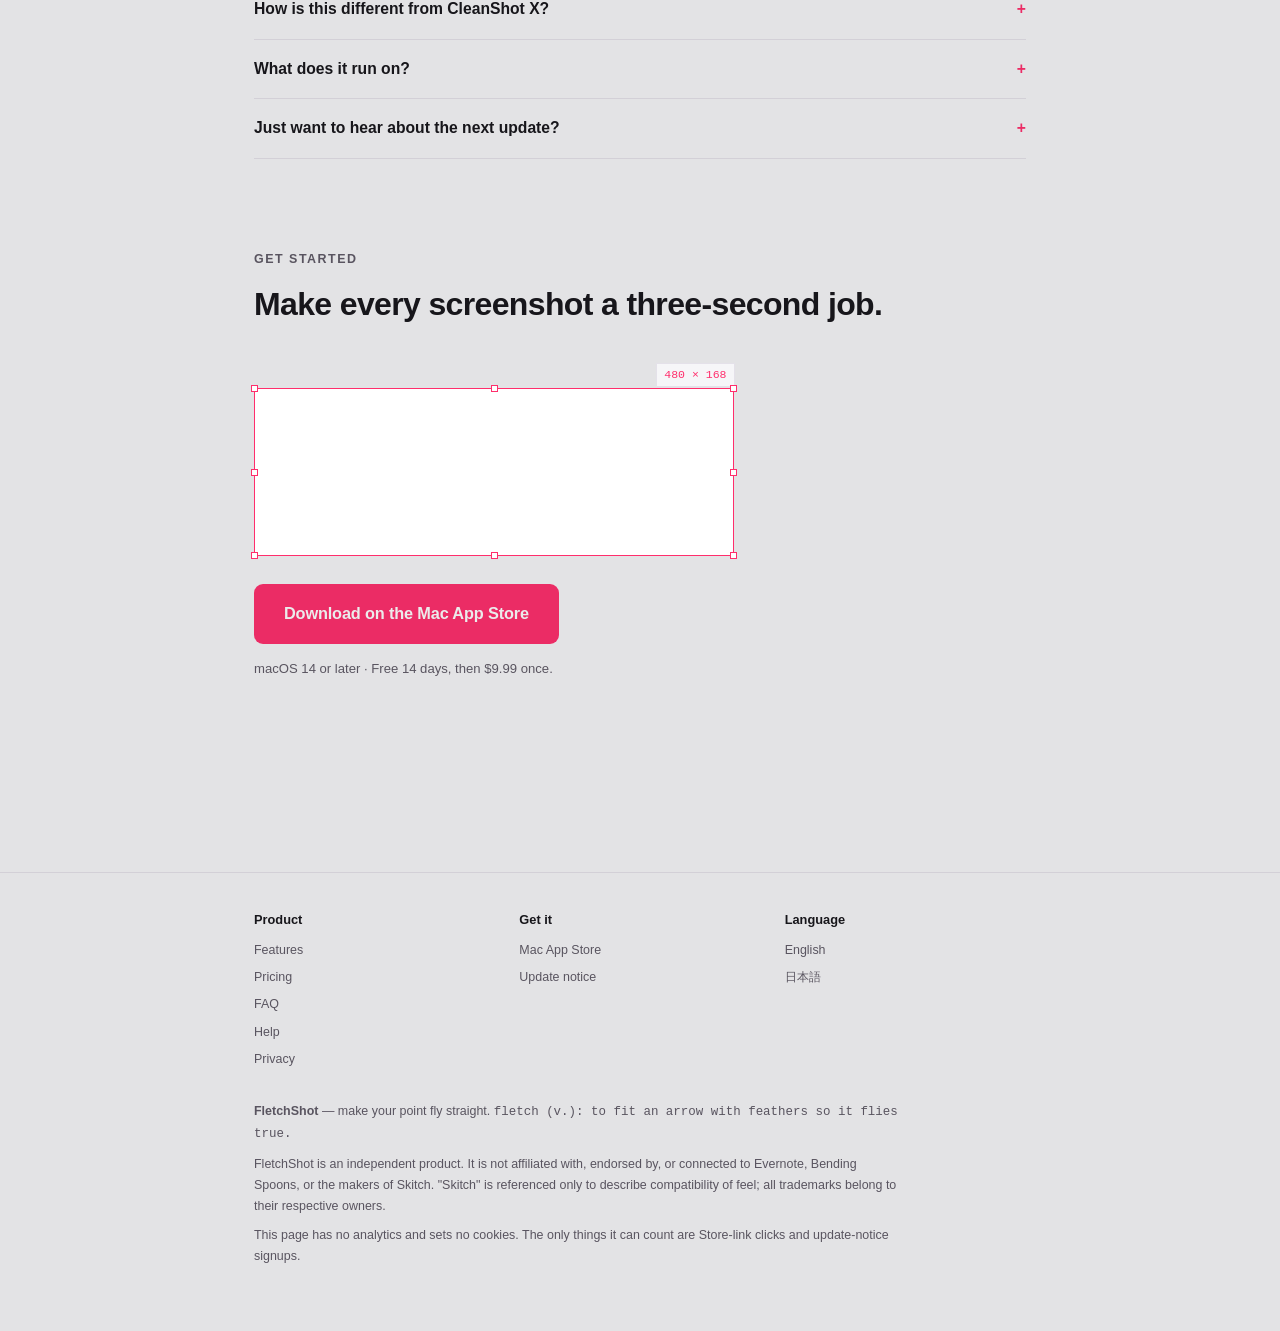
==== commit a2101fad: "sync: fletch@ab1c2a0" ====
--- a/index.html
+++ b/index.html
@@ -22,7 +22,7 @@
     <a class="navlink" href="#features">Features</a>
     <a class="navlink" href="#pricing">Pricing</a>
     <a class="navlink" href="#faq">FAQ</a>
-    <a class="navcta storecta" data-store href="#">Get it on the App Store</a>
+    <a class="navcta storecta" data-store href="https://apps.apple.com/app/id6789836061">Get it on the App Store</a>
     <span class="lang" aria-label="Language"><strong>EN</strong> · <a href="ja.html">日本語</a></span>
   </nav>
 </header>
@@ -52,7 +52,7 @@
         </div>
 
         <div class="cta-block" id="get">
-          <a class="storecta badge" data-store href="#" aria-label="Download FletchShot on the Mac App Store">
+          <a class="storecta badge" data-store href="https://apps.apple.com/app/id6789836061" aria-label="Download FletchShot on the Mac App Store">
             <img src="badges/mac-app-store-badge-en.svg" alt="Download on the Mac App Store" width="211" height="54">
           </a>
           <p class="ctanote">macOS 14 or later · Free 14 days, then $9.99 once · No account, no cloud, zero network calls.</p>
@@ -362,6 +362,10 @@
         <div class="item">
           <h3>Arrows, three styles</h3>
           <p>Filled, bordered, or outline only — press and hold the arrow button. No new button, no new setting.</p>
+        </div>
+        <div class="item">
+          <h3>Draw an arrow, then type</h3>
+          <p>Just start typing — the label starts at the arrow's tail, in its color. Hold Shift for 45° arrows, squares and circles.</p>
         </div>
       </div>
     </div>
@@ -403,7 +407,7 @@
         </details>
         <details>
           <summary>Can I switch from Skitch?</summary>
-          <p>That's exactly what it's built for. The tapered arrow's feel, the shot-to-annotation immediacy, and the drag-away tab were measured against a real copy of Skitch 2.9 and rebuilt to match. The default hotkey is ⌥⌘4, too. "A Skitch hand can use it without relearning anything" is our most important acceptance test.</p>
+          <p>That's exactly what it's built for. The tapered arrow's feel, the shot-to-annotation immediacy, and the drag-away tab were measured against a real copy of Skitch 2.9 and rebuilt to match. The default hotkey is ⌥⌘4, too, and you can start typing the moment an arrow is drawn. "A Skitch hand can use it without relearning anything" is our most important acceptance test.</p>
         </details>
         <details>
           <summary>Why zero network calls?</summary>
@@ -449,7 +453,7 @@
         <span class="readout mono" aria-hidden="true">480 × 200</span>
       </div>
       <div class="cta-block">
-        <a class="storecta primary" data-store href="#" aria-label="Download FletchShot on the Mac App Store">
+        <a class="storecta primary" data-store href="https://apps.apple.com/app/id6789836061" aria-label="Download FletchShot on the Mac App Store">
           <span class="storecta-label">Download on the Mac App Store</span>
         </a>
         <p class="ctanote">macOS 14 or later · Free 14 days, then $9.99 once.</p>
@@ -472,7 +476,7 @@
       </div>
       <div>
         <h4>Get it</h4>
-        <a data-store href="#">Mac App Store</a>
+        <a data-store href="https://apps.apple.com/app/id6789836061">Mac App Store</a>
         <a href="#faq">Update notice</a>
       </div>
       <div>
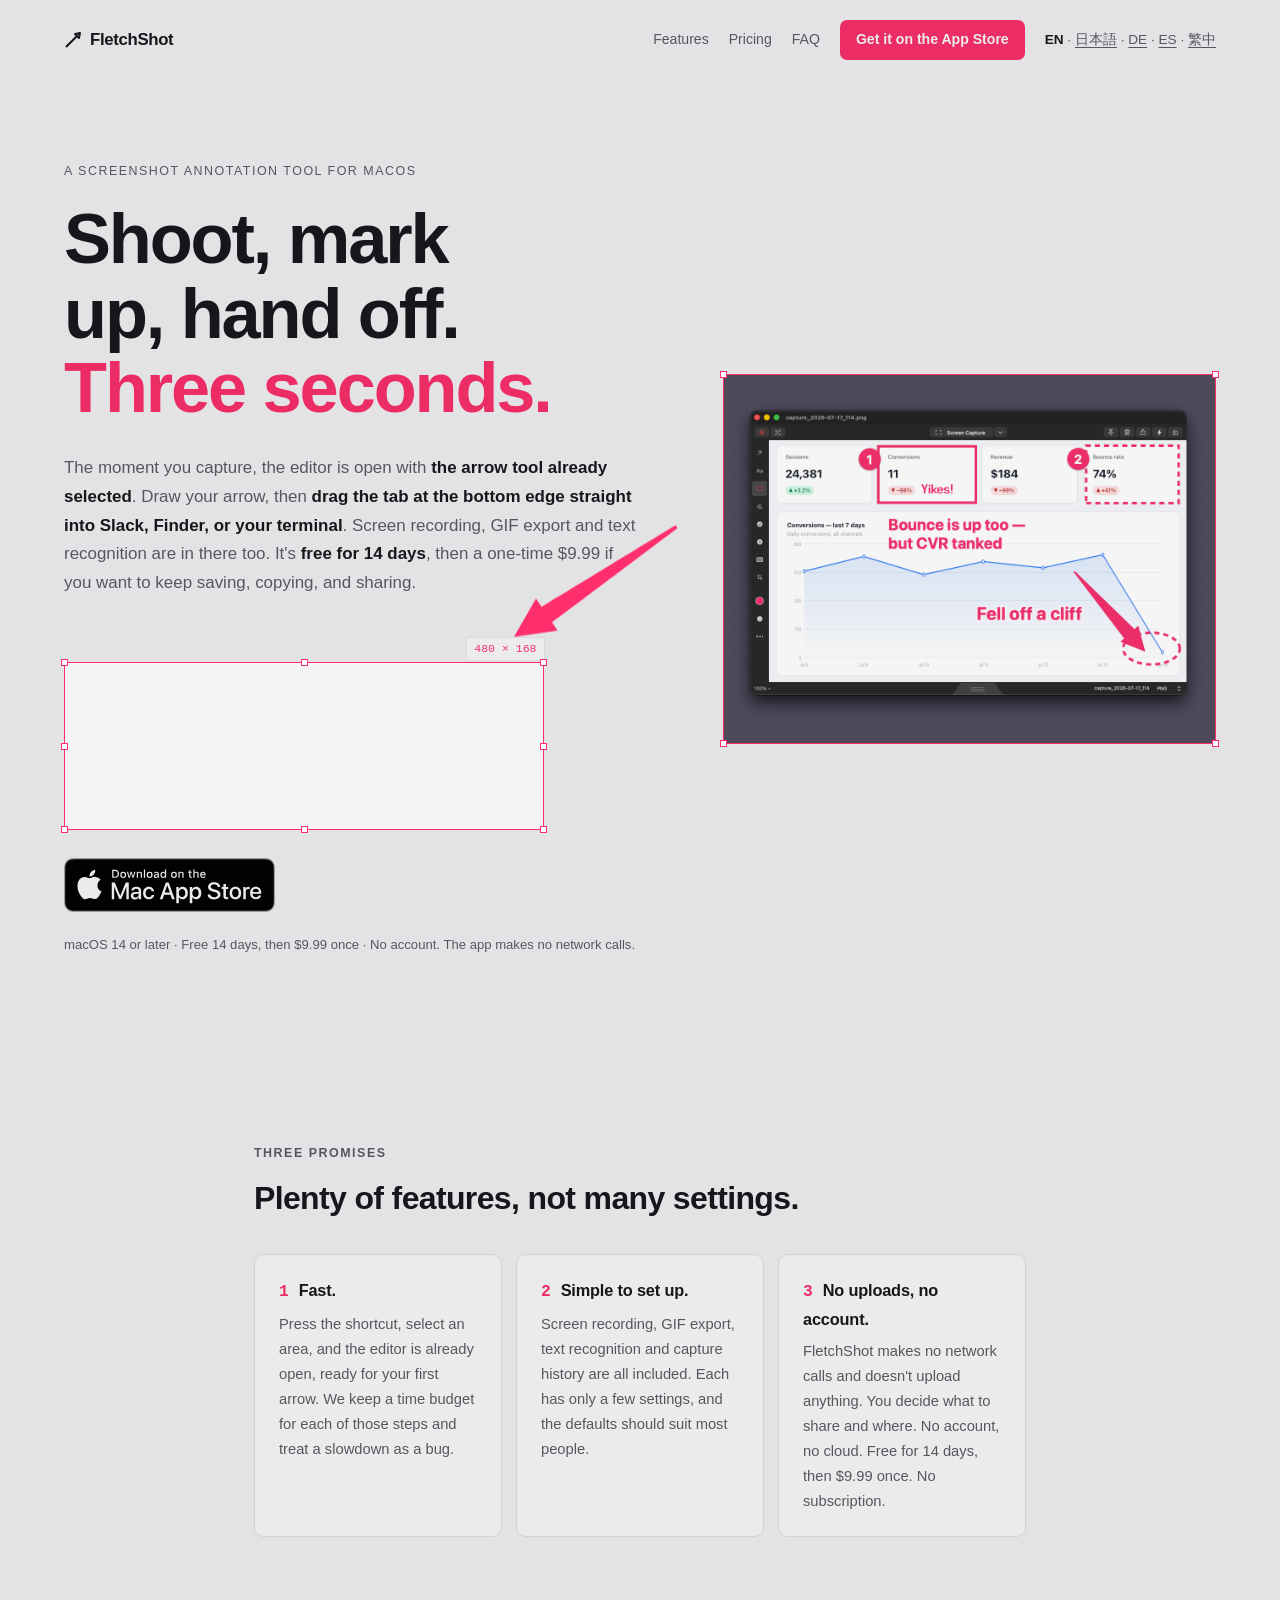
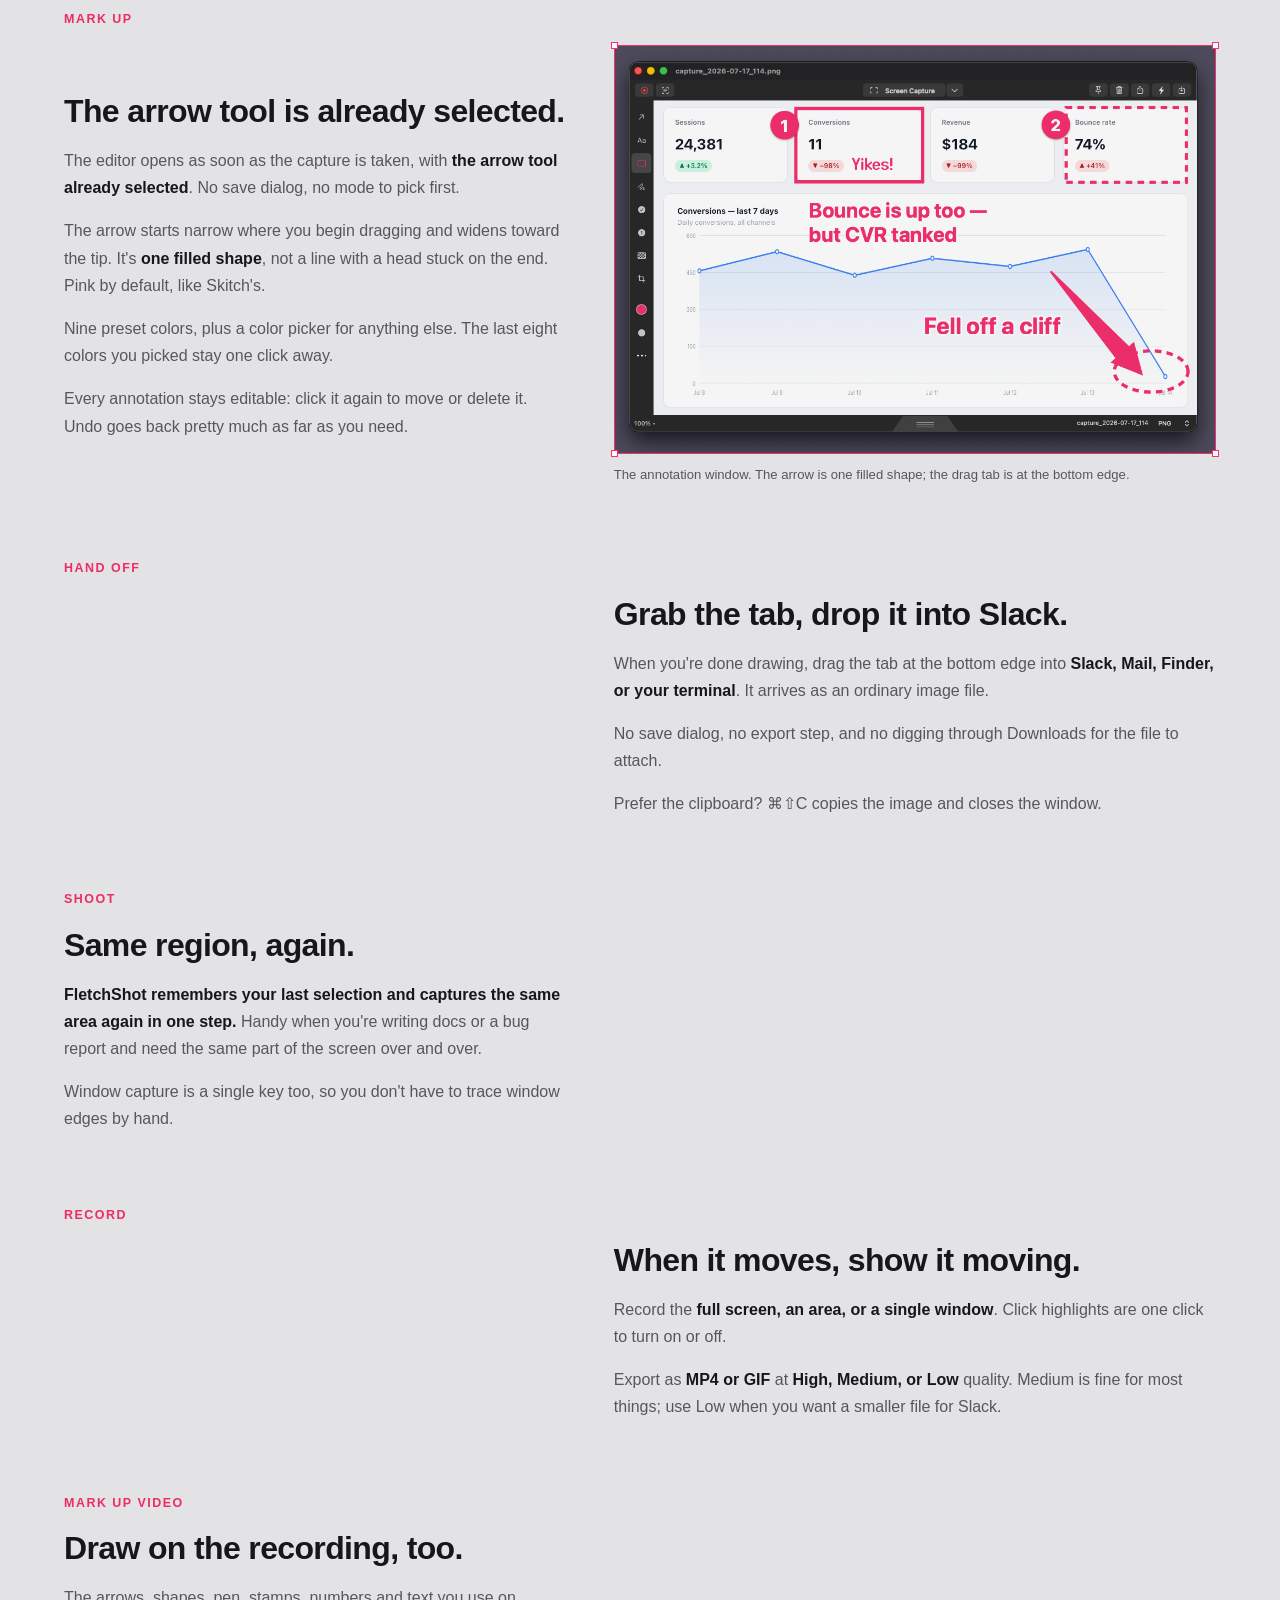
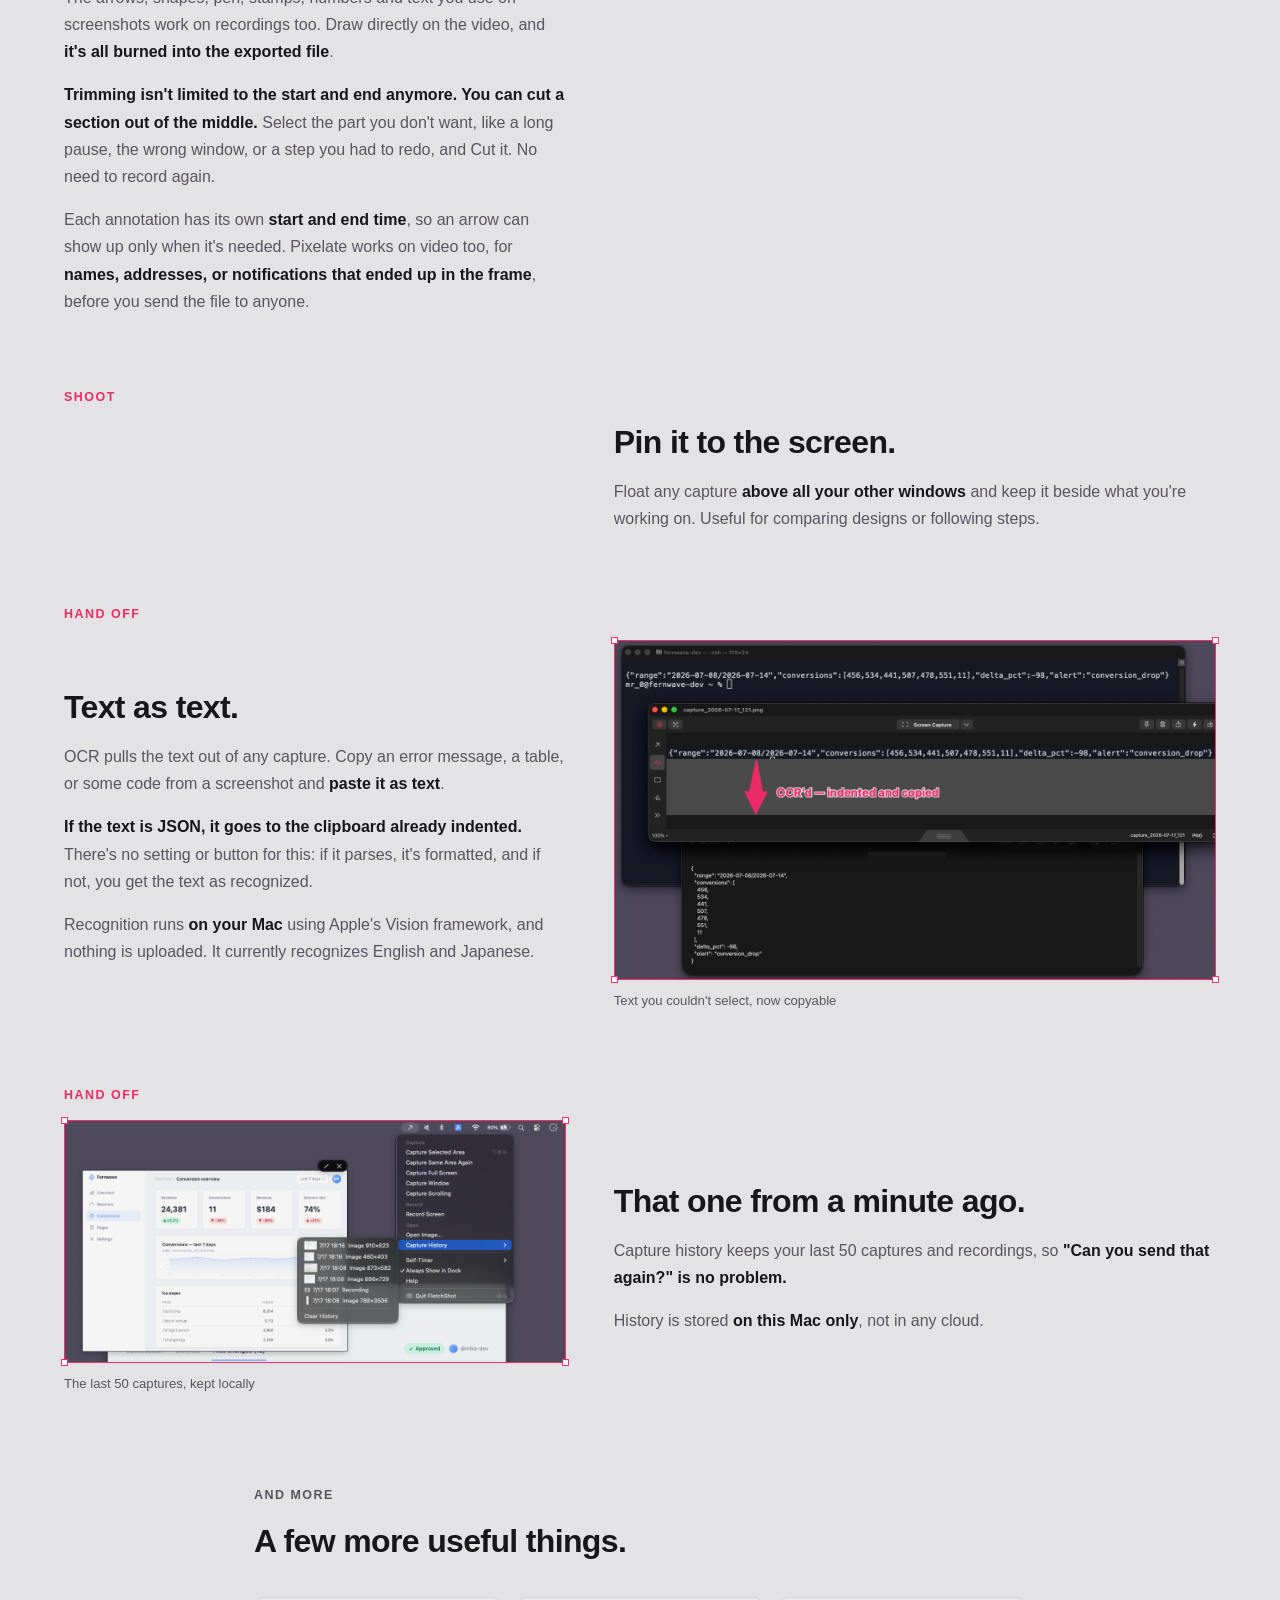
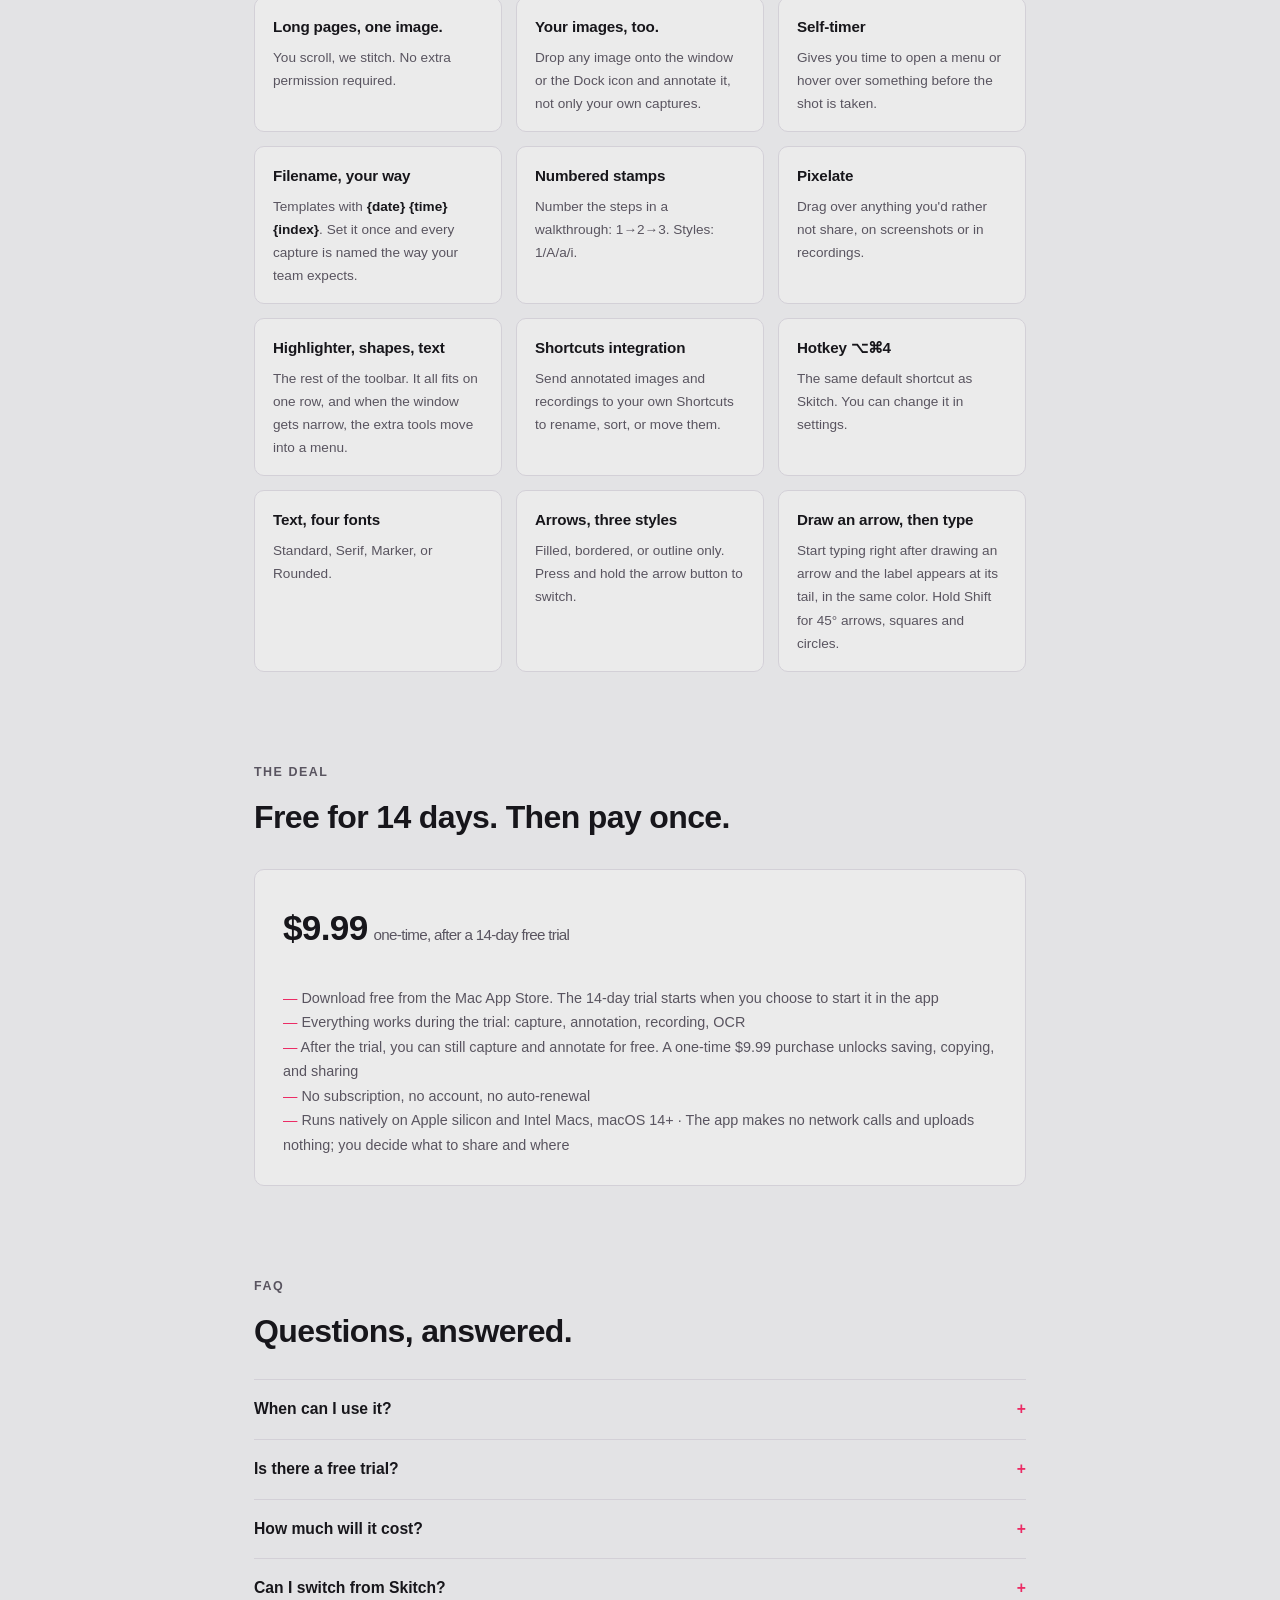
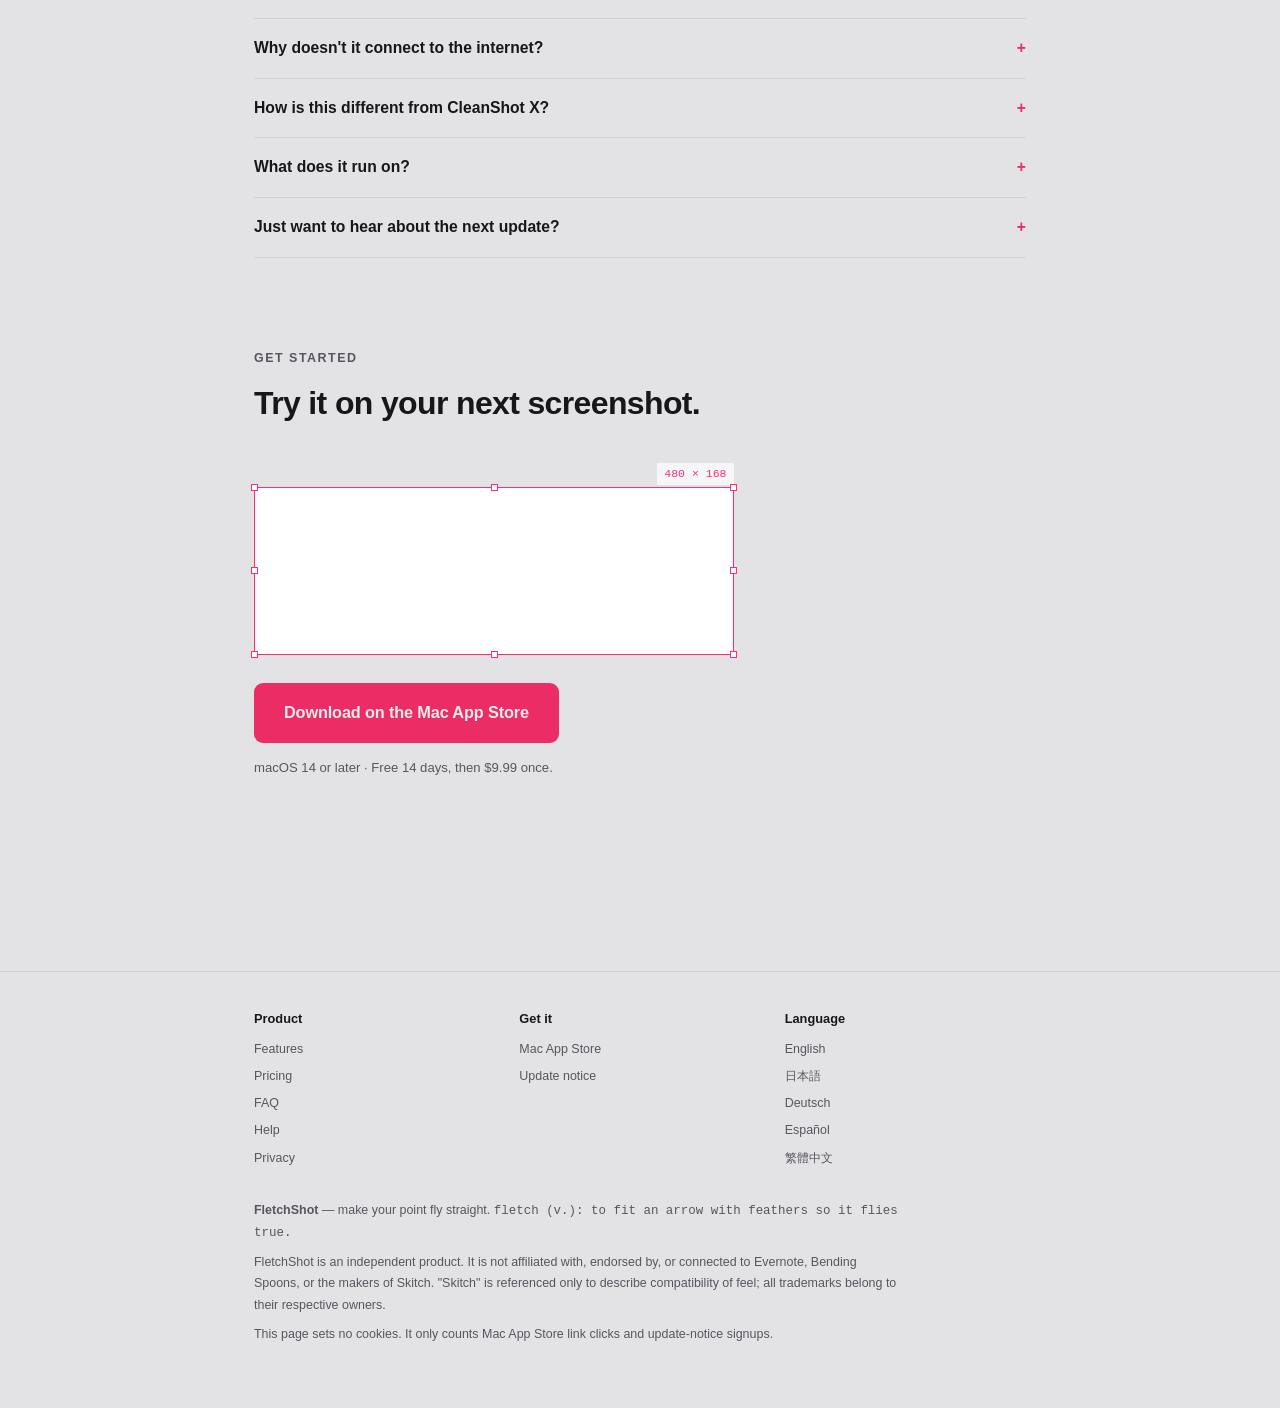
==== commit ef4d8a10: "sync: fletch@c3a6335" ====
--- a/index.html
+++ b/index.html
@@ -3,12 +3,18 @@
 <head>
 <meta charset="utf-8">
 <meta name="viewport" content="width=device-width, initial-scale=1">
-<title>FletchShot — Shoot, mark up, hand off. Three seconds.</title>
-<meta name="description" content="Shoot, mark up, hand off — in three seconds. Screenshot annotation with screen recording (now with markup and mid-clip cuts), GIF export, OCR and capture history on board, yet minimal settings. Carries the Skitch feel forward. Native Apple Silicon, free for 14 days then a one-time $9.99 unlock, zero network calls.">
-<meta property="og:title" content="FletchShot — Shoot, mark up, hand off. Three seconds.">
-<meta property="og:description" content="Rich features, kept light: recording with markup, GIFs and OCR with minimal settings. Free for 14 days, then $9.99 once — no subscription. On the Mac App Store now.">
+<title>FletchShot — Screenshot annotation for Mac, in three seconds</title>
+<meta name="description" content="Capture a screenshot, draw an arrow, and drag it straight into Slack. FletchShot is a screenshot annotation app for Mac that also does screen recording, GIF export and text recognition. Free for 14 days, then $9.99 once. No subscription.">
+<meta property="og:title" content="FletchShot — Screenshot annotation for Mac, in three seconds">
+<meta property="og:description" content="Capture, add an arrow, drag it into Slack. Screen recording, GIF export and text recognition are included. Free for 14 days, then $9.99 once. No subscription. On the Mac App Store.">
 <meta property="og:type" content="website">
-<link rel="alternate" hreflang="ja" href="ja.html">
+<link rel="canonical" href="https://fletchshot.app/">
+<link rel="alternate" hreflang="en" href="https://fletchshot.app/">
+<link rel="alternate" hreflang="ja" href="https://fletchshot.app/ja.html">
+<link rel="alternate" hreflang="de" href="https://fletchshot.app/de.html">
+<link rel="alternate" hreflang="es" href="https://fletchshot.app/es.html">
+<link rel="alternate" hreflang="zh-Hant" href="https://fletchshot.app/zh-tw.html">
+<link rel="alternate" hreflang="x-default" href="https://fletchshot.app/">
 <link rel="stylesheet" href="style.css">
 </head>
 <body>
@@ -23,7 +29,7 @@
     <a class="navlink" href="#pricing">Pricing</a>
     <a class="navlink" href="#faq">FAQ</a>
     <a class="navcta storecta" data-store href="https://apps.apple.com/app/id6789836061">Get it on the App Store</a>
-    <span class="lang" aria-label="Language"><strong>EN</strong> · <a href="ja.html">日本語</a></span>
+    <span class="lang" aria-label="Language"><strong>EN</strong> · <a href="ja.html">日本語</a> · <a href="de.html">DE</a> · <a href="es.html">ES</a> · <a href="zh-tw.html">繁中</a></span>
   </nav>
 </header>
 
@@ -37,7 +43,7 @@
       <div class="hero-copy">
         <p class="eyebrow">A screenshot annotation tool for macOS</p>
         <h1>Shoot, mark up, hand off.<br><span class="accent">Three seconds.</span></h1>
-        <p class="sub" id="arrowFrom">The instant you capture, the annotation window is open and <strong>the arrow tool is already selected</strong>. When you're done, <strong>grab the tab at the bottom edge and drag straight into Slack, Finder, or your terminal</strong>. Screen recording, GIFs, OCR — all on board. Yet settings stay minimal, network traffic stays at zero, and it's <strong>free for 14 days</strong> — then a one-time $9.99 to keep saving, copying, and sharing what you shoot.</p>
+        <p class="sub" id="arrowFrom">The moment you capture, the editor is open with <strong>the arrow tool already selected</strong>. Draw your arrow, then <strong>drag the tab at the bottom edge straight into Slack, Finder, or your terminal</strong>. Screen recording, GIF export and text recognition are in there too. It's <strong>free for 14 days</strong>, then a one-time $9.99 if you want to keep saving, copying, and sharing.</p>
 
         <div class="capture-decor" aria-hidden="true">
           <span class="handle" style="top:-4px;left:-4px"></span>
@@ -55,7 +61,7 @@
           <a class="storecta badge" data-store href="https://apps.apple.com/app/id6789836061" aria-label="Download FletchShot on the Mac App Store">
             <img src="badges/mac-app-store-badge-en.svg" alt="Download on the Mac App Store" width="211" height="54">
           </a>
-          <p class="ctanote">macOS 14 or later · Free 14 days, then $9.99 once · No account, no cloud, zero network calls.</p>
+          <p class="ctanote">macOS 14 or later · Free 14 days, then $9.99 once · No account. The app makes no network calls.</p>
         </div>
       </div>
       <div class="hero-shot">
@@ -84,7 +90,7 @@
           <span class="handle" style="bottom:-4px;right:-4px"></span>
           <video src="media/demo-full.mp4" poster="media/demo-full-poster.png" autoplay muted loop playsinline preload="metadata" aria-label="Real-app demo at actual speed: hotkey, capture, arrow annotation, drag-away tab into Slack"></video>
         </div>
-        <figcaption>Recorded from the app, actual speed — hotkey → select → arrow → drag-away tab into Slack</figcaption>
+        <figcaption>Recorded from the app at actual speed: shortcut, select an area, draw an arrow, drag the tab into Slack</figcaption>
       </figure>
     </div>
   </section>
@@ -92,19 +98,19 @@
   <section>
     <div class="wrap">
       <p class="kicker">Three promises</p>
-      <h2 class="head">Rich features, kept light.</h2>
+      <h2 class="head">Plenty of features, not many settings.</h2>
       <div class="four">
         <div class="item">
           <h3><span class="n mono">1</span>Fast.</h3>
-          <p>Hotkey to capture, capture to canvas: latency is written into the spec as millisecond budgets, and nothing that breaks them ships. Speed is a feature.</p>
-        </div>
-        <div class="item">
-          <h3><span class="n mono">2</span>Rich, but light.</h3>
-          <p>Screen recording, GIFs, OCR, capture history — all included. But each feature gets only a handful of settings: great defaults, three seconds to use, no forest of dials.</p>
-        </div>
-        <div class="item">
-          <h3><span class="n mono">3</span>Nothing leaves.</h3>
-          <p>Zero network calls. Your screenshots and recordings never leave this Mac. No account, no cloud. Free 14 days, then $9.99 once — no subscription, ever.</p>
+          <p>Press the shortcut, select an area, and the editor is already open, ready for your first arrow. We keep a time budget for each of those steps and treat a slowdown as a bug.</p>
+        </div>
+        <div class="item">
+          <h3><span class="n mono">2</span>Simple to set up.</h3>
+          <p>Screen recording, GIF export, text recognition and capture history are all included. Each has only a few settings, and the defaults should suit most people.</p>
+        </div>
+        <div class="item">
+          <h3><span class="n mono">3</span>No uploads, no account.</h3>
+          <p>FletchShot makes no network calls and doesn't upload anything. You decide what to share and where. No account, no cloud. Free for 14 days, then $9.99 once. No subscription.</p>
         </div>
       </div>
     </div>
@@ -115,11 +121,11 @@
       <p class="kicker">Mark up</p>
       <div class="feature">
         <div class="ftext">
-          <h2 class="head">By the time you look, the arrow is in your hand.</h2>
-          <p>The canvas opens the moment the capture lands, with <strong>the arrow tool already selected</strong>. No save dialog, no "choose a mode" in between.</p>
-          <p>The arrow is born thin where you start dragging and swells toward the point it's making — <strong>one filled shape</strong>, not a line wearing a hat. Pink, obviously.</p>
-          <p>Nine colors and a picker for any other — the last eight you chose stay one click away.</p>
-          <p>Every annotation is an object: reselect, move, delete at will, with practically unlimited undo. Draw without fear.</p>
+          <h2 class="head">The arrow tool is already selected.</h2>
+          <p>The editor opens as soon as the capture is taken, with <strong>the arrow tool already selected</strong>. No save dialog, no mode to pick first.</p>
+          <p>The arrow starts narrow where you begin dragging and widens toward the tip. It's <strong>one filled shape</strong>, not a line with a head stuck on the end. Pink by default, like Skitch's.</p>
+          <p>Nine preset colors, plus a color picker for anything else. The last eight colors you picked stay one click away.</p>
+          <p>Every annotation stays editable: click it again to move or delete it. Undo goes back pretty much as far as you need.</p>
         </div>
         <div class="fmedia">
           <figure class="media" data-media>
@@ -130,7 +136,7 @@
               <span class="handle" style="bottom:-4px;right:-4px"></span>
               <img src="media/annotate.png" alt="The FletchShot annotation window: a pink tapered arrow, rectangles, text and numbered stamps on a captured dashboard" loading="lazy">
             </div>
-            <figcaption>The annotation window — the arrow is one filled shape, the drag-away tab waits at the bottom</figcaption>
+            <figcaption>The annotation window. The arrow is one filled shape; the drag tab is at the bottom edge.</figcaption>
           </figure>
         </div>
       </div>
@@ -143,9 +149,9 @@
       <div class="feature flip">
         <div class="ftext">
           <h2 class="head">Grab the tab, drop it into Slack.</h2>
-          <p>When you're done drawing, just drag the tab at the bottom edge. <strong>Slack, Mail, Finder, your terminal</strong> — it lands as a real image file.</p>
-          <p>Zero dialogs along the way. The whole export–save–attach ritual simply disappears.</p>
-          <p>Prefer the clipboard? ⌘⇧C copies and closes in one shot.</p>
+          <p>When you're done drawing, drag the tab at the bottom edge into <strong>Slack, Mail, Finder, or your terminal</strong>. It arrives as an ordinary image file.</p>
+          <p>No save dialog, no export step, and no digging through Downloads for the file to attach.</p>
+          <p>Prefer the clipboard? ⌘⇧C copies the image and closes the window.</p>
         </div>
         <div class="fmedia">
           <figure class="media" data-media>
@@ -156,7 +162,7 @@
               <span class="handle" style="bottom:-4px;right:-4px"></span>
               <video src="media/handoff.mp4" poster="media/handoff-poster.png" autoplay muted loop playsinline preload="metadata" aria-label="Animated diagram of dragging the tab at the bottom edge to hand an annotated image to a chat app"></video>
             </div>
-            <figcaption>Pinch, drag, drop — zero dialogs along the way</figcaption>
+            <figcaption>Drag the tab into Slack. No save dialog needed.</figcaption>
           </figure>
         </div>
       </div>
@@ -169,8 +175,8 @@
       <div class="feature">
         <div class="ftext">
           <h2 class="head">Same region, again.</h2>
-          <p><strong>It remembers your last selection and re-shoots it in one move.</strong> On days you capture the same screen over and over — docs, bug reports — nothing saves more time.</p>
-          <p>Window capture is one key, too. Stop tracing pixel edges by hand.</p>
+          <p><strong>FletchShot remembers your last selection and captures the same area again in one step.</strong> Handy when you're writing docs or a bug report and need the same part of the screen over and over.</p>
+          <p>Window capture is a single key too, so you don't have to trace window edges by hand.</p>
         </div>
         <div class="fmedia">
           <figure class="media" data-media>
@@ -181,7 +187,7 @@
               <span class="handle" style="bottom:-4px;right:-4px"></span>
               <video src="media/capture.mp4" poster="media/capture-poster.png" autoplay muted loop playsinline preload="metadata" aria-label="Animated diagram of re-shooting the same region: after one selection, a hotkey re-captures the identical rectangle"></video>
             </div>
-            <figcaption>Re-shoot the exact same region — no re-selecting</figcaption>
+            <figcaption>Capture the same area again without selecting it</figcaption>
           </figure>
         </div>
       </div>
@@ -194,8 +200,8 @@
       <div class="feature flip">
         <div class="ftext">
           <h2 class="head">When it moves, show it moving.</h2>
-          <p>Screen recording, three ways: <strong>full screen, area, or window</strong>. Click highlights toggle with one tap.</p>
-          <p>Export is a footer switch between <strong>MP4 and GIF</strong>. Quality is one dropdown: <strong>High, Medium, Low</strong> — pick "Medium" and forget it; drop to "Low" when you need a light file for Slack. No forest of dials.</p>
+          <p>Record the <strong>full screen, an area, or a single window</strong>. Click highlights are one click to turn on or off.</p>
+          <p>Export as <strong>MP4 or GIF</strong> at <strong>High, Medium, or Low</strong> quality. Medium is fine for most things; use Low when you want a smaller file for Slack.</p>
         </div>
         <div class="fmedia">
           <figure class="media" data-media>
@@ -206,7 +212,7 @@
               <span class="handle" style="bottom:-4px;right:-4px"></span>
               <video src="media/recording.mp4" poster="media/recording-poster.png" autoplay muted loop playsinline preload="metadata" aria-label="Animated diagram of screen recording: click highlights during capture, then one switch flips the export between MP4 and GIF"></video>
             </div>
-            <figcaption>Record, then flip a switch for MP4 or GIF</figcaption>
+            <figcaption>Record, then choose MP4 or GIF</figcaption>
           </figure>
         </div>
       </div>
@@ -219,9 +225,9 @@
       <div class="feature">
         <div class="ftext">
           <h2 class="head">Draw on the recording, too.</h2>
-          <p>The same arrows, shapes, pen, stamps, numbers, and text you use on stills — now on your recordings. Draw them straight onto the video; on export, <strong>everything bakes into the file</strong>.</p>
-          <p><strong>Trim used to mean cropping the ends. Now it cuts the middle, too</strong> — pick a stretch you don't want and Cut it out. The awkward pause, the wrong window, the step you fumbled and redid: gone in one cut, without re-recording.</p>
-          <p>Each annotation carries its own <strong>start and end time</strong>, so an arrow can appear only when it's needed. And a swipe of Pixelate covers <strong>names, addresses, or notifications caught in the frame</strong> — before the file ever leaves your Mac.</p>
+          <p>The arrows, shapes, pen, stamps, numbers and text you use on screenshots work on recordings too. Draw directly on the video, and <strong>it's all burned into the exported file</strong>.</p>
+          <p><strong>Trimming isn't limited to the start and end anymore. You can cut a section out of the middle.</strong> Select the part you don't want, like a long pause, the wrong window, or a step you had to redo, and Cut it. No need to record again.</p>
+          <p>Each annotation has its own <strong>start and end time</strong>, so an arrow can show up only when it's needed. Pixelate works on video too, for <strong>names, addresses, or notifications that ended up in the frame</strong>, before you send the file to anyone.</p>
         </div>
         <div class="fmedia">
           <figure class="media" data-media>
@@ -232,7 +238,7 @@
               <span class="handle" style="bottom:-4px;right:-4px"></span>
               <video src="media/video-markup.mp4" poster="media/video-markup-poster.png" autoplay muted loop playsinline preload="metadata" aria-label="Animated diagram of video markup: a pink arrow drawn on a recording, then a middle section is selected and Cut out, leaving a shorter clip"></video>
             </div>
-            <figcaption>Draw, cut the middle out, hand off — same three seconds</figcaption>
+            <figcaption>Annotate the recording, cut out what you don't need, then share it</figcaption>
           </figure>
         </div>
       </div>
@@ -245,7 +251,7 @@
       <div class="feature flip">
         <div class="ftext">
           <h2 class="head">Pin it to the screen.</h2>
-          <p>Float any capture <strong>on top of everything</strong> and work with it side by side — design diffs, or following steps while you work.</p>
+          <p>Float any capture <strong>above all your other windows</strong> and keep it beside what you're working on. Useful for comparing designs or following steps.</p>
         </div>
         <div class="fmedia">
           <figure class="media" data-media>
@@ -269,9 +275,9 @@
       <div class="feature">
         <div class="ftext">
           <h2 class="head">Text as text.</h2>
-          <p>OCR pulls the text out of any capture. Error messages, table contents — hand them off as <strong>paste-able characters</strong>, not pixels.</p>
-          <p><strong>Catch a JSON response on screen and it lands on your clipboard already indented.</strong> No settings, no button — if it parses, it's reformatted; if it doesn't, you get the raw text.</p>
-          <p>Processed <strong>on-device</strong> (Apple's Vision framework). Nothing is ever sent anywhere. English and Japanese first.</p>
+          <p>OCR pulls the text out of any capture. Copy an error message, a table, or some code from a screenshot and <strong>paste it as text</strong>.</p>
+          <p><strong>If the text is JSON, it goes to the clipboard already indented.</strong> There's no setting or button for this: if it parses, it's formatted, and if not, you get the text as recognized.</p>
+          <p>Recognition runs <strong>on your Mac</strong> using Apple's Vision framework, and nothing is uploaded. It currently recognizes English and Japanese.</p>
         </div>
         <div class="fmedia">
           <figure class="media" data-media>
@@ -282,7 +288,7 @@
               <span class="handle" style="bottom:-4px;right:-4px"></span>
               <video src="media/ocr.mp4" poster="media/ocr-poster.png" data-fallback="media/ocr.png" autoplay muted loop playsinline preload="metadata" aria-label="Animated diagram: a scan line passes over a capture and the pixels become selectable text, with JSON landing on the clipboard already indented"></video>
             </div>
-            <figcaption>Unselectable text, extracted as text</figcaption>
+            <figcaption>Text you couldn't select, now copyable</figcaption>
           </figure>
         </div>
       </div>
@@ -295,8 +301,8 @@
       <div class="feature flip">
         <div class="ftext">
           <h2 class="head">That one from a minute ago.</h2>
-          <p>Capture history, 50 items. <strong>"Can you send that again?" takes three seconds.</strong></p>
-          <p>Stored <strong>on this Mac only</strong>. Nothing goes to a cloud.</p>
+          <p>Capture history keeps your last 50 captures and recordings, so <strong>"Can you send that again?" is no problem.</strong></p>
+          <p>History is stored <strong>on this Mac only</strong>, not in any cloud.</p>
         </div>
         <div class="fmedia">
           <figure class="media" data-media>
@@ -317,7 +323,7 @@
   <section>
     <div class="wrap">
       <p class="kicker">And more</p>
-      <h2 class="head">Small things, all serving the three seconds.</h2>
+      <h2 class="head">A few more useful things.</h2>
       <div class="four mini">
         <div class="item">
           <h3>Long pages, one image.</h3>
@@ -325,47 +331,47 @@
         </div>
         <div class="item">
           <h3>Your images, too.</h3>
-          <p>Drop an image onto the canvas or the Dock icon and start drawing — not just what you capture.</p>
+          <p>Drop any image onto the window or the Dock icon and annotate it, not only your own captures.</p>
         </div>
         <div class="item">
           <h3>Self-timer</h3>
-          <p>Menus and hover states — the things that vanish when you try to shoot them — stay in frame.</p>
+          <p>Gives you time to open a menu or hover over something before the shot is taken.</p>
         </div>
         <div class="item">
           <h3>Filename, your way</h3>
-          <p>Templates with <strong>{date} {time} {index}</strong> — set once, name every capture the way your team files them.</p>
+          <p>Templates with <strong>{date} {time} {index}</strong>. Set it once and every capture is named the way your team expects.</p>
         </div>
         <div class="item">
           <h3>Numbered stamps</h3>
-          <p>Drop 1→2→3 and the walkthrough writes itself. Formats: 1/A/a/i.</p>
+          <p>Number the steps in a walkthrough: 1→2→3. Styles: 1/A/a/i.</p>
         </div>
         <div class="item">
           <h3>Pixelate</h3>
-          <p>One swipe over anything you'd rather not share — on stills or in a recording.</p>
+          <p>Drag over anything you'd rather not share, on screenshots or in recordings.</p>
         </div>
         <div class="item">
           <h3>Highlighter, shapes, text</h3>
-          <p>The rest of the toolbar. Each stays in one row until the window shrinks — then overflow tucks itself into a menu.</p>
+          <p>The rest of the toolbar. It all fits on one row, and when the window gets narrow, the extra tools move into a menu.</p>
         </div>
         <div class="item">
           <h3>Shortcuts integration</h3>
-          <p>Hand annotated images and recordings to your own Shortcuts — rename, sort, route.</p>
+          <p>Send annotated images and recordings to your own Shortcuts to rename, sort, or move them.</p>
         </div>
         <div class="item">
           <h3>Hotkey ⌥⌘4</h3>
-          <p>The default your hands already know. Changeable, of course.</p>
+          <p>The same default shortcut as Skitch. You can change it in settings.</p>
         </div>
         <div class="item">
           <h3>Text, four fonts</h3>
-          <p>System, serif, marker, or handwritten round — the whole feel of a callout in a tap.</p>
+          <p>Standard, Serif, Marker, or Rounded.</p>
         </div>
         <div class="item">
           <h3>Arrows, three styles</h3>
-          <p>Filled, bordered, or outline only — press and hold the arrow button. No new button, no new setting.</p>
+          <p>Filled, bordered, or outline only. Press and hold the arrow button to switch.</p>
         </div>
         <div class="item">
           <h3>Draw an arrow, then type</h3>
-          <p>Just start typing — the label starts at the arrow's tail, in its color. Hold Shift for 45° arrows, squares and circles.</p>
+          <p>Start typing right after drawing an arrow and the label appears at its tail, in the same color. Hold Shift for 45° arrows, squares and circles.</p>
         </div>
       </div>
     </div>
@@ -378,11 +384,11 @@
       <div class="deal">
         <div class="price">$9.99<small>one-time, after a 14-day free trial</small></div>
         <ul>
-          <li>Download free from the Mac App Store — the 14-day trial starts inside the app, whenever you tap it</li>
-          <li>Everything works during the trial: capture, annotate, record, OCR, all of it</li>
-          <li>After 14 days, capturing and drawing stay free forever; saving, copying, and sharing ask for the one-time $9.99 unlock</li>
+          <li>Download free from the Mac App Store. The 14-day trial starts when you choose to start it in the app</li>
+          <li>Everything works during the trial: capture, annotation, recording, OCR</li>
+          <li>After the trial, you can still capture and annotate for free. A one-time $9.99 purchase unlocks saving, copying, and sharing</li>
           <li>No subscription, no account, no auto-renewal</li>
-          <li>Native Apple Silicon, macOS 14+ · Zero network calls — your screenshots never leave your Mac</li>
+          <li>Runs natively on Apple silicon and Intel Macs, macOS 14+ · The app makes no network calls and uploads nothing; you decide what to share and where</li>
         </ul>
       </div>
     </div>
@@ -395,35 +401,35 @@
       <div class="faq">
         <details>
           <summary>When can I use it?</summary>
-          <p>Right now. FletchShot is on the Mac App Store — free to download, free to try for 14 days, then a one-time unlock. No account. If you need a heads-up when the next major version lands, there's an optional email box at the bottom of this FAQ.</p>
+          <p>Now. FletchShot is on the Mac App Store: free to download, free to try for 14 days, then a one-time unlock. No account. If you'd like an email when the next major version comes out, there's an optional signup at the bottom of this FAQ.</p>
         </details>
         <details>
           <summary>Is there a free trial?</summary>
-          <p>Yes — 14 days, everything on. Download the app for free, tap <strong>"Start 14-day trial"</strong> once inside the app, and saving, copying, and sharing work exactly like the paid version until the trial ends. Nothing is charged during the trial (Apple takes payment only when you tap <strong>"Unlock"</strong> at $9.99). After the 14 days, capturing and drawing stay free forever; the export routes — file save, clipboard copy, drag-away tab, share sheet — are what ask you to unlock. It's a one-time purchase, so there's nothing to auto-renew.</p>
+          <p>Yes, 14 days with everything enabled. Download the app for free and click <strong>"Start 14-day trial"</strong> in the app. Until the trial ends, saving, copying, and sharing work exactly as in the paid version. You aren't charged during the trial; Apple only charges you when you click <strong>"Unlock"</strong> ($9.99). After 14 days, capturing and drawing stay free. Saving to a file, copying to the clipboard, the drag tab and the share sheet are what need the unlock. It's a one-time purchase, so nothing renews.</p>
         </details>
         <details>
           <summary>How much will it cost?</summary>
-          <p>Free to download, free for a 14-day trial. After that, a one-time <strong>$9.99</strong> unlock keeps saving, copying, and sharing available forever. No subscription. Family Sharing is off, so the unlock is per Apple ID. Major upgrades may someday be paid, but the version you buy keeps working.</p>
+          <p>Free to download and free for 14 days. After that, a one-time <strong>$9.99</strong> unlocks saving, copying, and sharing for good. No subscription. Family Sharing isn't available, so each Apple Account needs a separate purchase. A future major upgrade might be paid, but the version you bought will keep working.</p>
         </details>
         <details>
           <summary>Can I switch from Skitch?</summary>
-          <p>That's exactly what it's built for. The tapered arrow's feel, the shot-to-annotation immediacy, and the drag-away tab were measured against a real copy of Skitch 2.9 and rebuilt to match. The default hotkey is ⌥⌘4, too, and you can start typing the moment an arrow is drawn. "A Skitch hand can use it without relearning anything" is our most important acceptance test.</p>
-        </details>
-        <details>
-          <summary>Why zero network calls?</summary>
-          <p>Because screenshots are full of secrets. FletchShot's spec pins networking at zero: OCR runs on-device, and neither screenshots nor recordings ever leave your Mac.</p>
+          <p>Yes, that's the main reason it exists. We put it side by side with Skitch 2.9 and rebuilt the tapered arrow, the jump from capture straight into the editor, and the drag tab to match. The default shortcut is ⌥⌘4, and you can start typing as soon as you've drawn an arrow. The goal is simple: if you used Skitch, you shouldn't have to relearn anything. Wondering what happens to Skitch itself in macOS 28? <a href="skitch-macos-28.html">Here’s the explainer</a>.</p>
+        </details>
+        <details>
+          <summary>Why doesn't it connect to the internet?</summary>
+          <p>Screenshots often contain things that shouldn't end up on someone else's server: customer data, internal dashboards, a token in a terminal. So FletchShot makes no network calls at all. OCR runs on your Mac, and the app never uploads your screenshots or recordings. They go somewhere only when you drag, copy, save, or share them yourself.</p>
         </details>
         <details>
           <summary>How is this different from CleanShot X?</summary>
-          <p>CleanShot X is a genuinely excellent pro tool with 50+ features and deep settings. FletchShot goes the other way: it's built around doing "shoot → arrow → hand off" thirty times a day, three seconds each. We carry the best-loved features in light versions, but we don't compete on settings depth — and we deliberately have no cloud and no accounts.</p>
+          <p>CleanShot X is an excellent, full-featured pro tool with a lot of features and settings. FletchShot is narrower. It's built for taking a screenshot, adding an arrow and sending it, many times a day. Some of the same features are here in simpler form with fewer options, and there's no cloud service and no account to create.</p>
         </details>
         <details>
           <summary>What does it run on?</summary>
-          <p>macOS 14 or later, native on Apple Silicon. Distributed through the Mac App Store (App Sandbox).</p>
+          <p>macOS 14 or later. It runs natively on both Apple silicon and Intel Macs. Distributed through the Mac App Store (App Sandbox).</p>
         </details>
         <details>
           <summary>Just want to hear about the next update?</summary>
-          <p>Leave your email below and you'll get one message when a major version ships. That's all — no newsletter, no sharing.</p>
+          <p>Leave your email below and we'll send one message when a major version ships. That's it. No newsletter, and we don't share your address.</p>
           <form class="signup mini" novalidate>
             <input type="hidden" name="source" value="direct">
             <input type="hidden" name="lang" value="en">
@@ -440,7 +446,7 @@
   <section>
     <div class="wrap">
       <p class="kicker">Get started</p>
-      <h2 class="head">Make every screenshot a three-second job.</h2>
+      <h2 class="head">Try it on your next screenshot.</h2>
       <div class="capture-decor" aria-hidden="true">
         <span class="handle" style="top:-4px;left:-4px"></span>
         <span class="handle" style="top:-4px;left:calc(50% - 3.5px)"></span>
@@ -483,11 +489,14 @@
         <h4>Language</h4>
         <a href="index.html">English</a>
         <a href="ja.html">日本語</a>
+        <a href="de.html">Deutsch</a>
+        <a href="es.html">Español</a>
+        <a href="zh-tw.html">繁體中文</a>
       </div>
     </div>
     <p><strong>FletchShot</strong> — make your point fly straight. <span class="mono">fletch (v.): to fit an arrow with feathers so it flies true.</span></p>
     <p>FletchShot is an independent product. It is not affiliated with, endorsed by, or connected to Evernote, Bending Spoons, or the makers of Skitch. "Skitch" is referenced only to describe compatibility of feel; all trademarks belong to their respective owners.</p>
-    <p>This page has no analytics and sets no cookies. The only things it can count are Store-link clicks and update-notice signups.</p>
+    <p>This page sets no cookies. It only counts Mac App Store link clicks and update-notice signups.</p>
   </div>
 </footer>
 
--- a/style.css
+++ b/style.css
@@ -96,7 +96,7 @@
   background: var(--pink); padding: 8px 16px; border-radius: 7px;
 }
 .nav .navcta:hover { filter: brightness(1.07); }
-@media (max-width: 680px) { .nav .navlink { display: none; } }
+@media (max-width: 680px) { .nav .navlink, .nav .lang { display: none; } .nav .navcta { white-space: nowrap; } }  /* 言語の切替はスマホではフッタの一覧から */
 .lang { font-size: 0.85rem; color: var(--muted); }
 .lang a { color: var(--muted); }
 .lang strong { color: var(--ink); font-weight: 600; }
